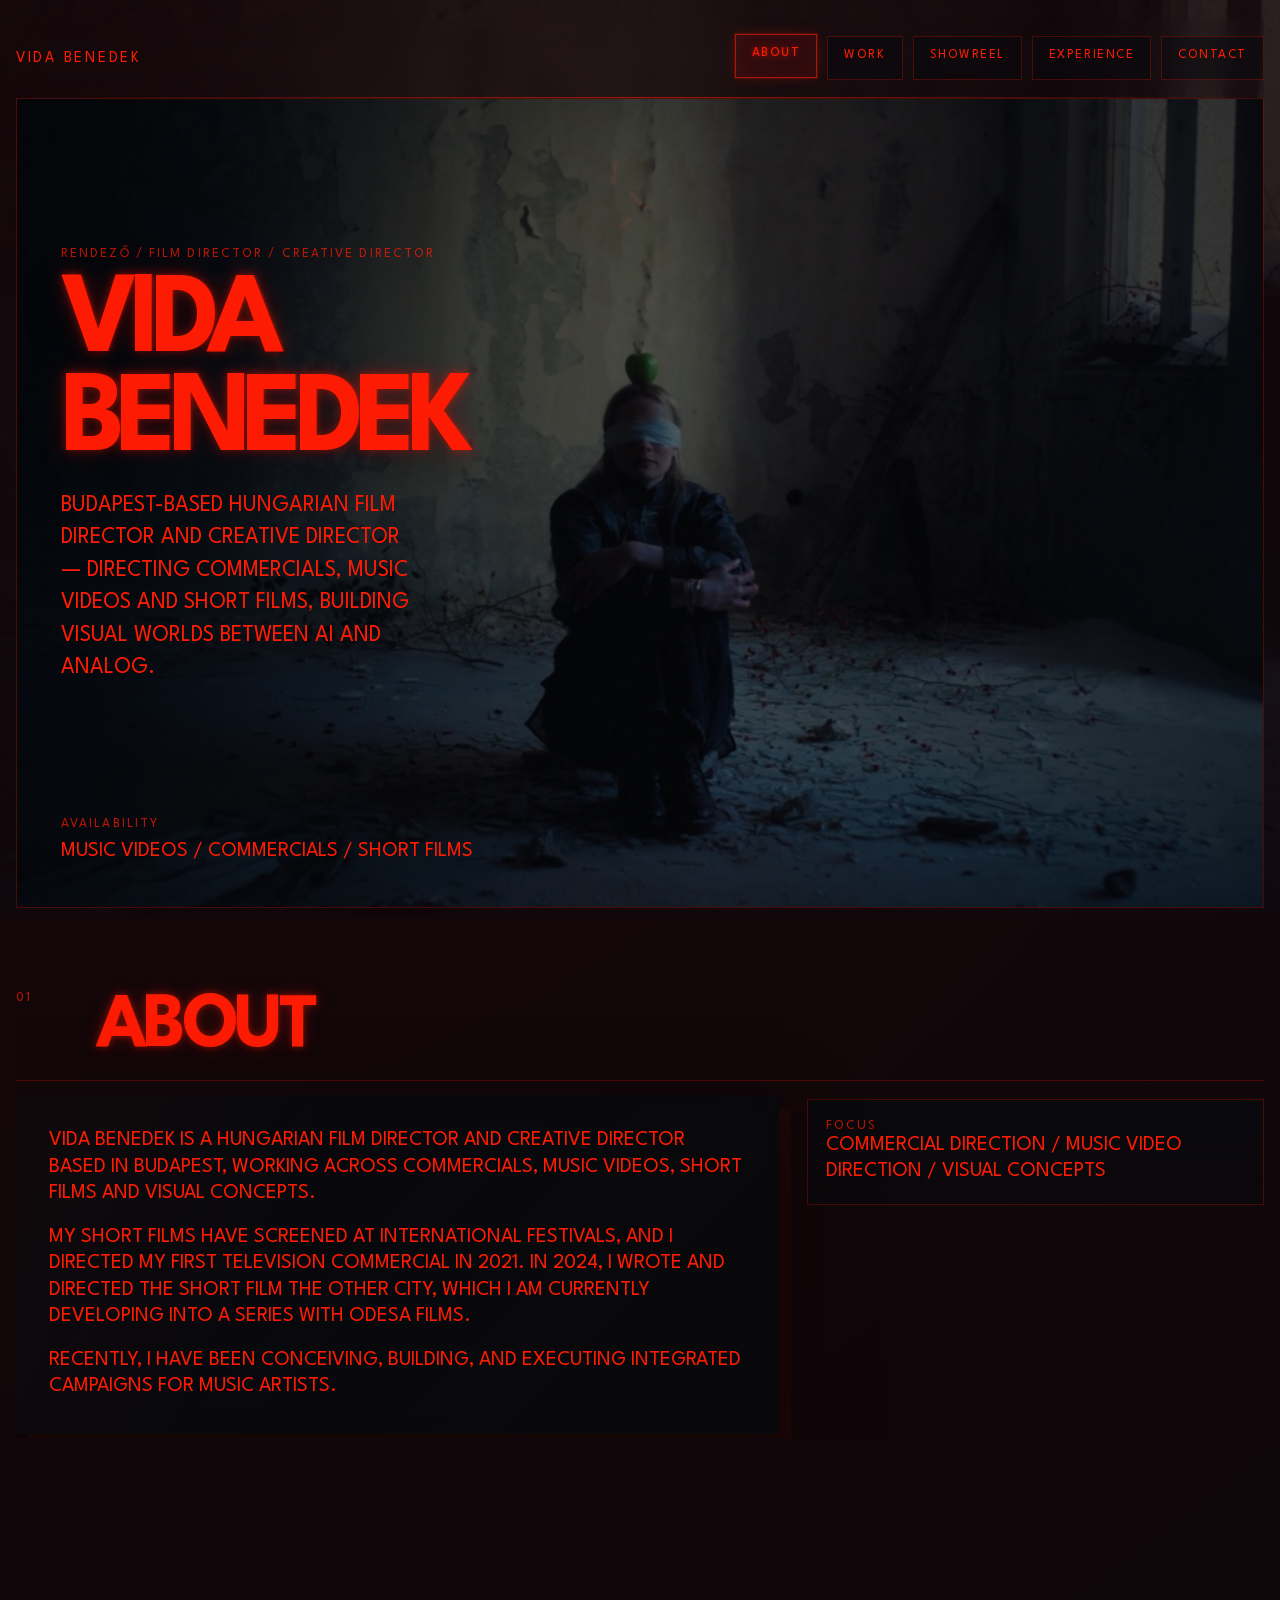
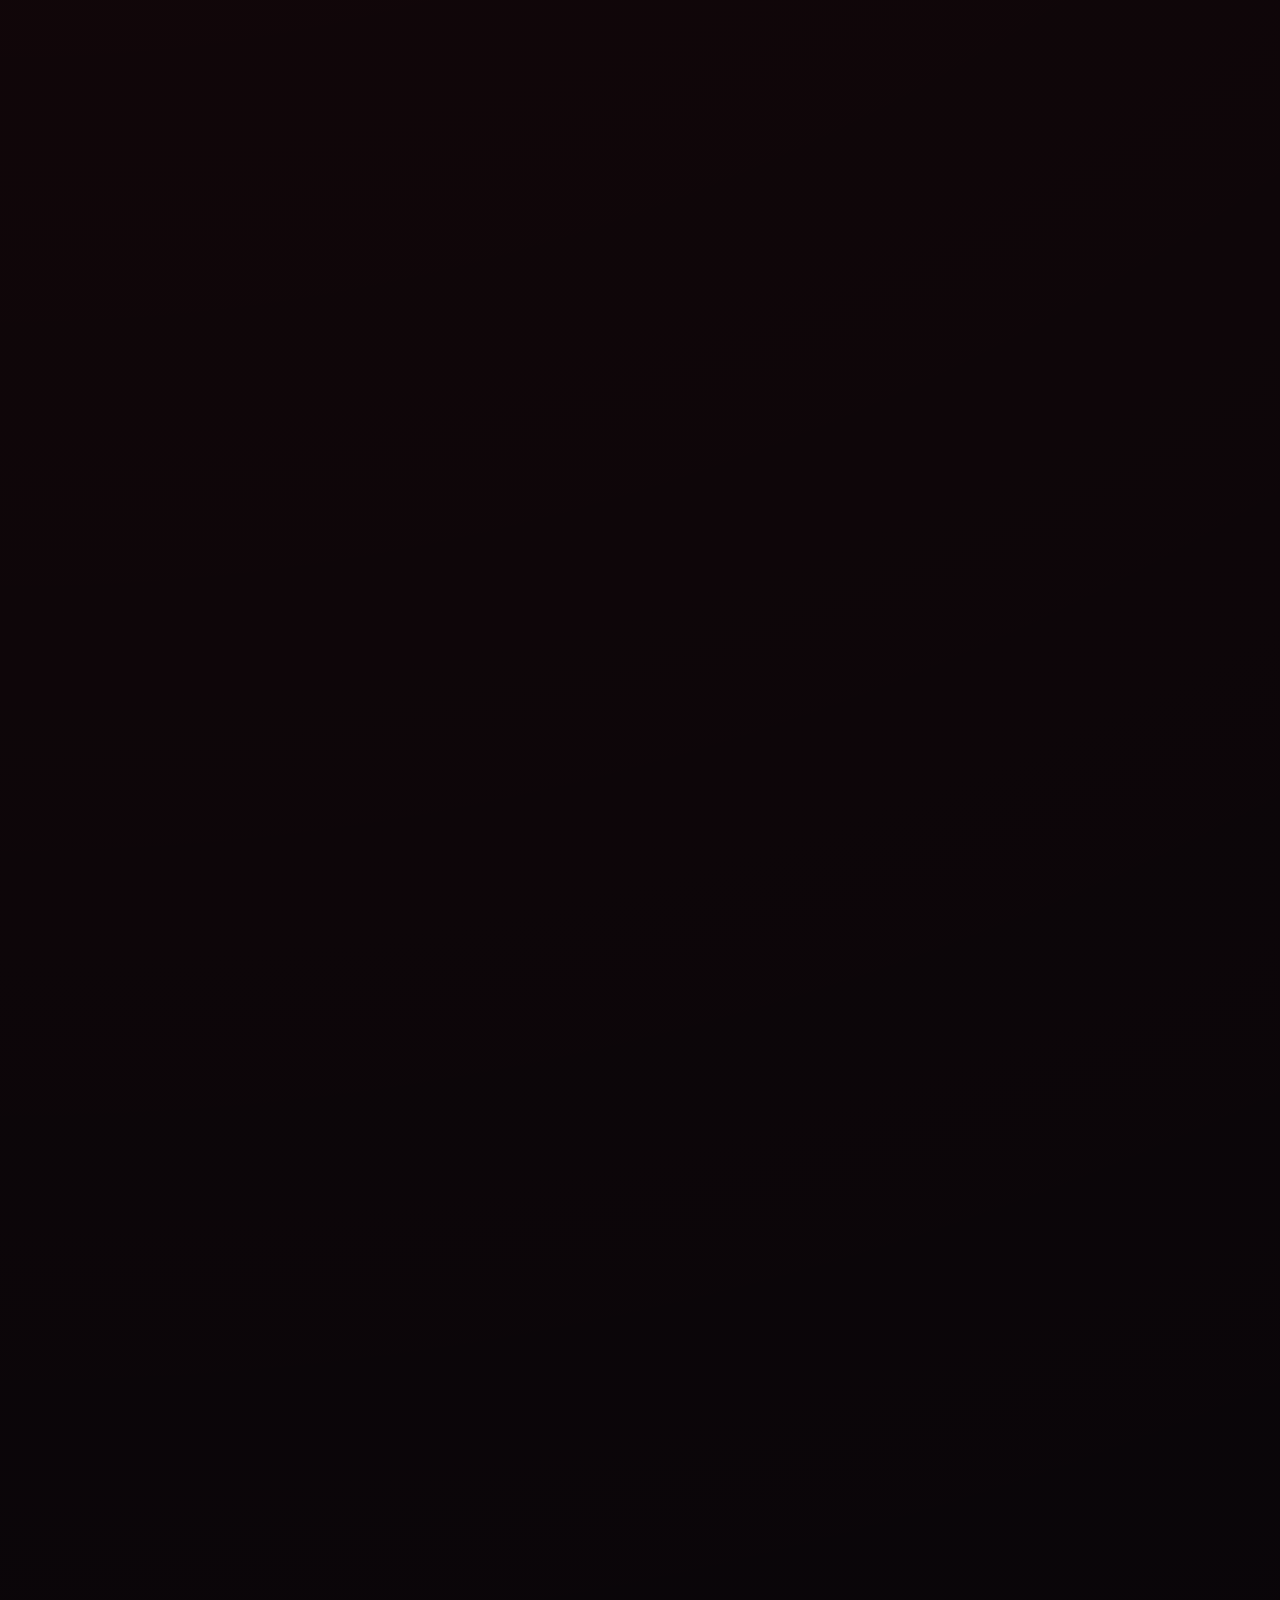
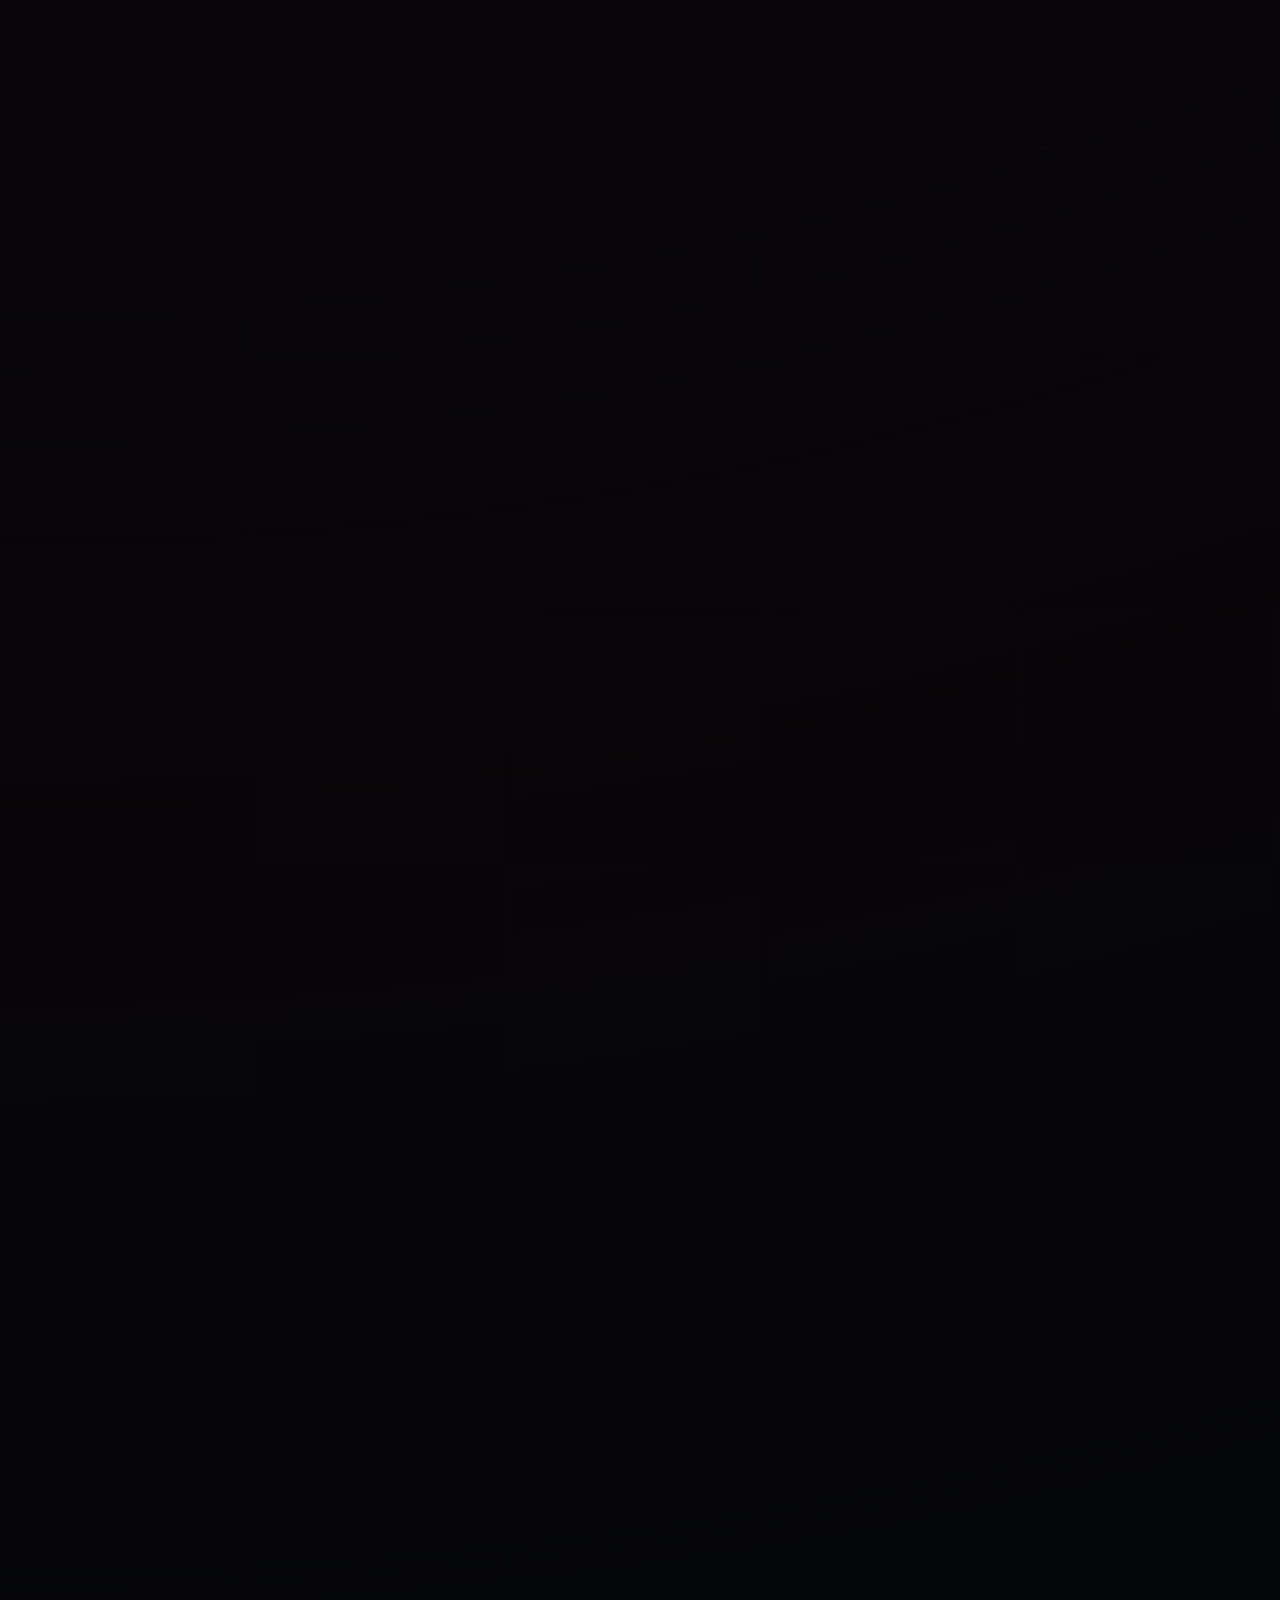
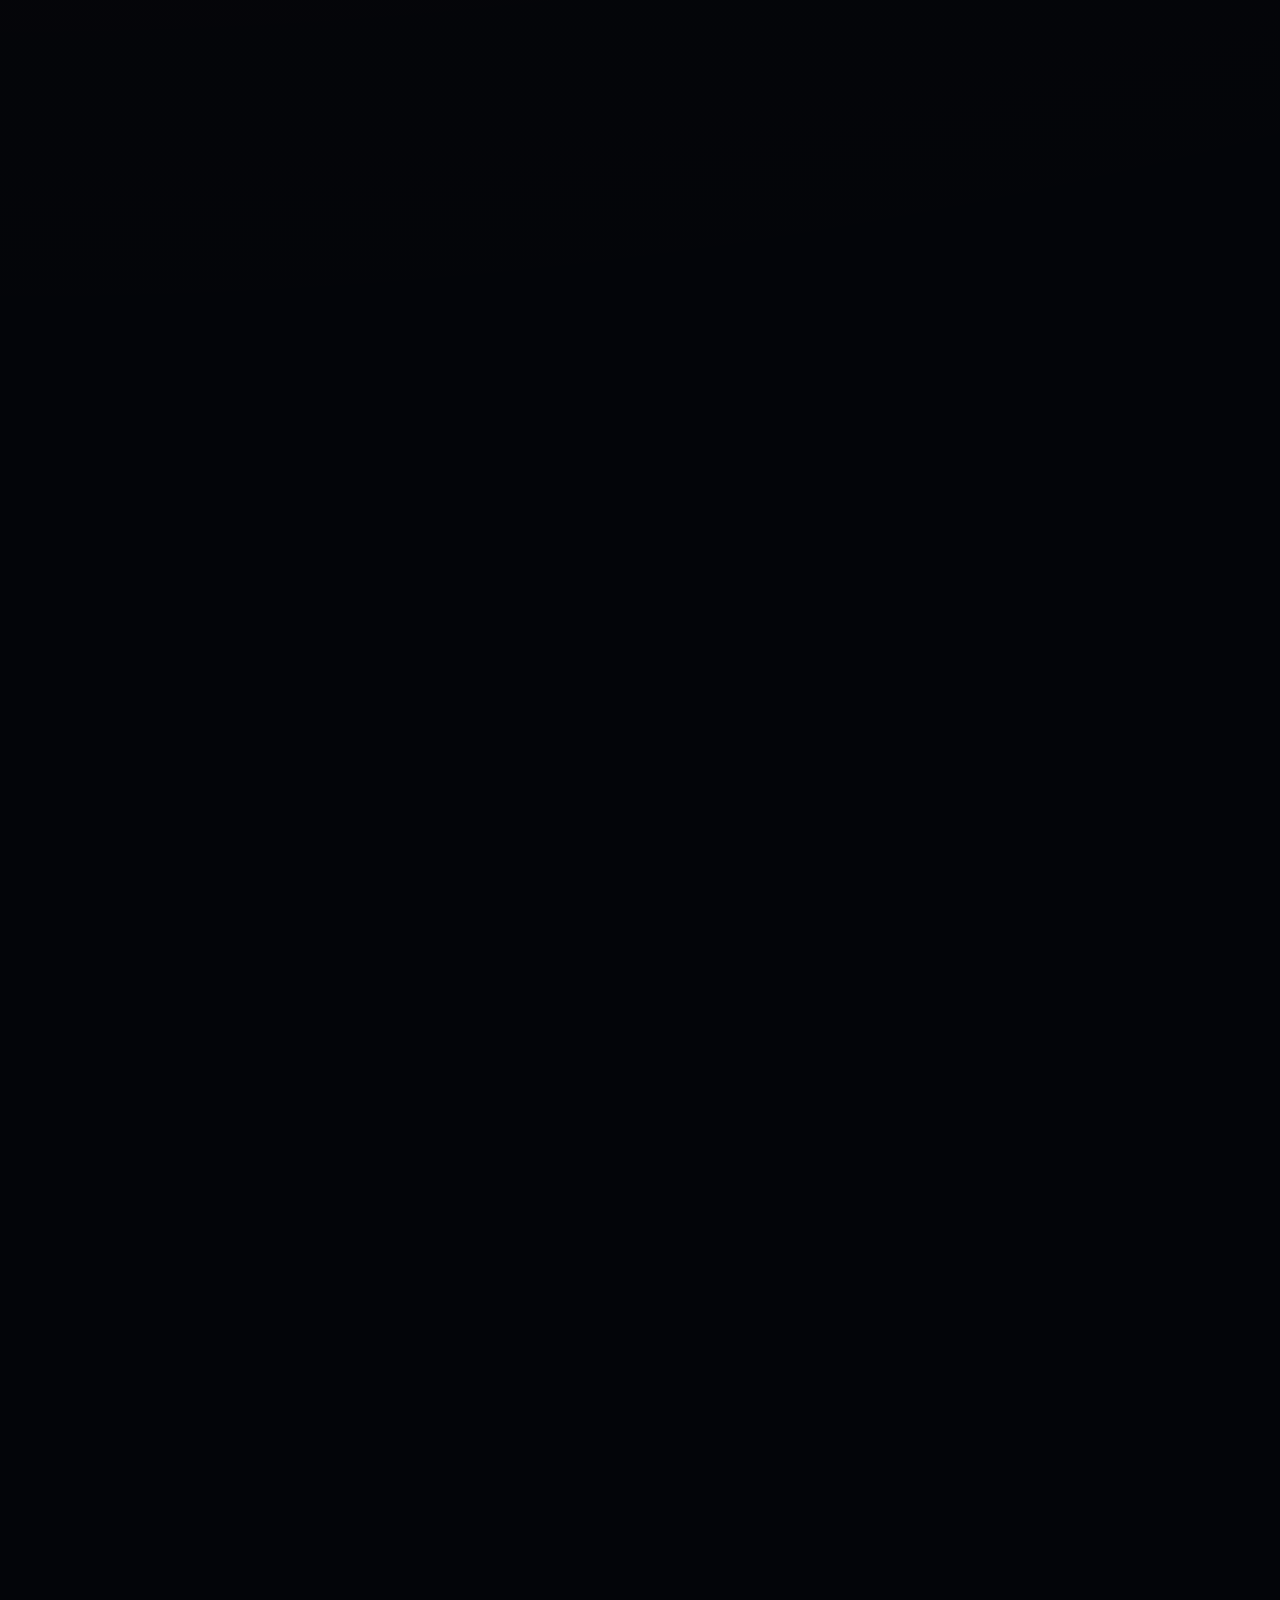
==== index.html @ 280b2b40 "Fix short film and music video award images" ====
<!DOCTYPE html>
<html lang="en">
<head>
  <meta charset="UTF-8">
  <meta name="viewport" content="width=device-width, initial-scale=1.0, viewport-fit=cover">
  <title>Vida Benedek — Rendező / Film Director | Budapest</title>
  <meta
    name="description"
    content="Vida Benedek is a Hungarian film director and creative director based in Budapest, directing commercials, music videos and short films. Portfolio and director showreel."
  >
  <meta name="author" content="Vida Benedek">
  <meta name="robots" content="index, follow, max-image-preview:large, max-snippet:-1, max-video-preview:-1">
  <meta name="googlebot" content="index, follow, max-image-preview:large, max-snippet:-1, max-video-preview:-1">
  <meta name="theme-color" content="#030509">
  <meta name="color-scheme" content="dark">
  <!-- GOOGLE SEARCH CONSOLE VERIFICATION: insert the official verification meta tag here. -->
  <link rel="canonical" href="https://vidabenedek.com/">
  <link rel="alternate" hreflang="en" href="https://vidabenedek.com/">
  <link rel="alternate" hreflang="x-default" href="https://vidabenedek.com/">
  <link rel="sitemap" type="application/xml" href="https://vidabenedek.com/sitemap.xml">
  <link rel="me" href="https://www.instagram.com/vidabenedek/">
  <link rel="icon" href="favicon.svg?v=3" type="image/svg+xml">
  <meta property="og:type" content="website">
  <meta property="og:locale" content="en_US">
  <meta property="og:site_name" content="Vida Benedek">
  <meta property="og:title" content="Vida Benedek — Rendező / Film Director | Budapest">
  <meta
    property="og:description"
    content="Vida Benedek is a Hungarian film director and creative director based in Budapest, directing commercials, music videos and short films. Portfolio and director showreel."
  >
  <meta property="og:url" content="https://vidabenedek.com/">
  <meta property="og:image" content="https://vidabenedek.com/optimized/hero-background-1200.jpg">
  <meta property="og:image:secure_url" content="https://vidabenedek.com/optimized/hero-background-1200.jpg">
  <meta property="og:image:type" content="image/jpeg">
  <meta property="og:image:alt" content="Film still from the directing portfolio of Vida Benedek">
  <meta property="og:image:width" content="1200">
  <meta property="og:image:height" content="675">
  <meta name="twitter:card" content="summary_large_image">
  <meta name="twitter:title" content="Vida Benedek — Rendező / Film Director | Budapest">
  <meta
    name="twitter:description"
    content="Vida Benedek is a Hungarian film director and creative director based in Budapest, directing commercials, music videos and short films. Portfolio and director showreel."
  >
  <meta name="twitter:image" content="https://vidabenedek.com/optimized/hero-background-1200.jpg">
  <meta name="twitter:image:alt" content="Film still from the directing portfolio of Vida Benedek">
  <link rel="preload" as="image" href="optimized/hero-background-1200.jpg" fetchpriority="high">
  <link rel="preload" as="font" href="fonts/league-spartan-latin.woff2" type="font/woff2" crossorigin>
  <link rel="preload" as="font" href="fonts/league-spartan-latin-ext.woff2" type="font/woff2" crossorigin>
  <link rel="stylesheet" href="styles.css?v=20261116-video-controls">
  <noscript>
    <style>
      .panel { opacity: 1; transform: none; }
    </style>
  </noscript>
  <!-- TODO: Add verified IMDb, Vimeo, LinkedIn, MOME, ODESA Films and festival profile URLs here when available. -->
  <script type="application/ld+json">
    {
      "@context": "https://schema.org",
      "@graph": [
        {
          "@type": "WebSite",
          "@id": "https://vidabenedek.com/#website",
          "url": "https://vidabenedek.com/",
          "name": "Vida Benedek",
          "alternateName": "Vida Benedek Portfolio",
          "inLanguage": "en",
          "publisher": {
            "@id": "https://vidabenedek.com/#vida-benedek"
          }
        },
        {
          "@type": "ProfilePage",
          "@id": "https://vidabenedek.com/#profile",
          "url": "https://vidabenedek.com/",
          "name": "Vida Benedek — Rendező / Film Director | Budapest",
          "description": "Vida Benedek is a Hungarian film director and creative director based in Budapest, directing commercials, music videos and short films. Portfolio and director showreel.",
          "inLanguage": "en",
          "dateModified": "2026-11-12",
          "isPartOf": {
            "@id": "https://vidabenedek.com/#website"
          },
          "primaryImageOfPage": {
            "@id": "https://vidabenedek.com/#primary-image"
          },
          "mainEntity": {
            "@id": "https://vidabenedek.com/#vida-benedek"
          },
          "hasPart": {
            "@id": "https://vidabenedek.com/showreel/#video"
          }
        },
        {
          "@type": "ImageObject",
          "@id": "https://vidabenedek.com/#primary-image",
          "contentUrl": "https://vidabenedek.com/optimized/hero-background-1200.jpg",
          "url": "https://vidabenedek.com/optimized/hero-background-1200.jpg",
          "width": 1200,
          "height": 675,
          "caption": "Film still from the directing portfolio of Vida Benedek"
        },
        {
          "@type": "Person",
          "@id": "https://vidabenedek.com/#vida-benedek",
          "name": "Vida Benedek",
          "alternateName": "Benedek Vida",
          "givenName": "Benedek",
          "familyName": "Vida",
          "description": "Vida Benedek is a Hungarian film director and creative director based in Budapest, working across commercials, music videos, short films and visual concepts.",
          "jobTitle": [
            "Film Director",
            "Rendező",
            "Commercial Director",
            "Music Video Director",
            "Creative Director"
          ],
          "url": "https://vidabenedek.com/",
          "mainEntityOfPage": {
            "@id": "https://vidabenedek.com/#profile"
          },
          "image": {
            "@id": "https://vidabenedek.com/#primary-image"
          },
          "email": "mailto:dir.vidab@gmail.com",
          "telephone": "+36306549109",
          "sameAs": [
            "https://www.instagram.com/vidabenedek"
          ],
          "knowsAbout": [
            "Commercial direction",
            "Music video direction",
            "Short films",
            "Visual concepts",
            "Creative direction",
            "AI-assisted filmmaking",
            "Film production"
          ],
          "hasOccupation": {
            "@type": "Occupation",
            "name": "Film Director",
            "alternateName": [
              "Rendező",
              "Commercial Director",
              "Music Video Director",
              "Creative Director"
            ],
            "description": "Film direction for commercials, music videos and short films.",
            "occupationLocation": [
              {
                "@type": "City",
                "name": "Budapest"
              },
              {
                "@type": "Country",
                "name": "Hungary"
              }
            ]
          },
          "homeLocation": {
            "@type": "Place",
            "name": "Budapest, Hungary",
            "address": {
              "@type": "PostalAddress",
              "addressLocality": "Budapest",
              "addressCountry": "HU"
            }
          },
          "worksFor": {
            "@type": "Organization",
            "name": "ODESA Films"
          },
          "alumniOf": [
            {
              "@type": "CollegeOrUniversity",
              "name": "Budapest Metropolitan University"
            },
            {
              "@type": "CollegeOrUniversity",
              "name": "Moholy-Nagy University of Art and Design"
            }
          ]
        }
      ]
    }
  </script>
</head>
<body>
  <a class="skip-link" href="#top">SKIP TO CONTENT</a>

  <canvas class="blob-tracker" data-blob-tracker aria-hidden="true"></canvas>

  <div class="page-shell">
    <header class="site-header">
      <a class="site-mark" href="#top">VIDA BENEDEK</a>

      <button class="menu-toggle" type="button" aria-label="Open navigation menu" aria-expanded="false" aria-controls="site-nav">
        <span class="menu-toggle-lines" aria-hidden="true">
          <span></span>
          <span></span>
          <span></span>
        </span>
        <span class="menu-toggle-label">MENU</span>
      </button>

      <nav class="site-nav" id="site-nav" aria-label="Main navigation">
        <a href="#about">ABOUT</a>
        <a href="#work">WORK</a>
        <a href="#showreel">SHOWREEL</a>
        <a href="#experience">EXPERIENCE</a>
        <a href="#contact">CONTACT</a>
      </nav>
    </header>

    <main id="top">
      <section class="hero panel panel-visible">
        <div class="hero-media" aria-hidden="true">
          <img src="optimized/hero-background-1200.jpg" alt="" width="1200" height="675" fetchpriority="high" decoding="async">
        </div>

        <div class="hero-copy">
          <p class="eyebrow" data-hero-decode>RENDEZŐ / FILM DIRECTOR / CREATIVE DIRECTOR</p>
          <h1>
            <span class="name-line" data-hero-decode>VIDA</span>
            <span class="name-line no-break" data-hero-decode>BENEDEK</span>
          </h1>
          <p class="hero-text" data-hero-decode>
            BUDAPEST-BASED HUNGARIAN FILM DIRECTOR AND CREATIVE DIRECTOR — DIRECTING COMMERCIALS, MUSIC VIDEOS AND SHORT FILMS, BUILDING VISUAL WORLDS BETWEEN AI AND ANALOG.
          </p>

        </div>

        <div class="hero-meta">
          <div>
            <span class="meta-label" data-hero-decode>AVAILABILITY</span>
            <p data-hero-decode>MUSIC VIDEOS / COMMERCIALS / SHORT FILMS</p>
          </div>
        </div>
      </section>

      <section id="about" class="content-section panel">
        <div class="section-heading">
          <p class="section-index">01</p>
          <h2>ABOUT</h2>
        </div>

        <div class="about-grid">
          <div class="about-copy foreground-copy">
            <p>
              VIDA BENEDEK IS A HUNGARIAN FILM DIRECTOR AND CREATIVE DIRECTOR
              BASED IN BUDAPEST, WORKING ACROSS COMMERCIALS, MUSIC VIDEOS,
              SHORT FILMS AND VISUAL CONCEPTS.
            </p>
            <p>
              MY SHORT FILMS HAVE SCREENED AT INTERNATIONAL FESTIVALS, AND I
              DIRECTED MY FIRST TELEVISION COMMERCIAL IN 2021. IN 2024, I
              WROTE AND DIRECTED THE SHORT FILM THE OTHER CITY, WHICH I AM
              CURRENTLY DEVELOPING INTO A SERIES WITH ODESA FILMS.
            </p>
            <p>
              RECENTLY, I HAVE BEEN CONCEIVING, BUILDING, AND EXECUTING
              INTEGRATED CAMPAIGNS FOR MUSIC ARTISTS.
            </p>
          </div>

          <div class="fact-stack">
            <article class="fact-card">
              <span class="fact-label">FOCUS</span>
              <p>COMMERCIAL DIRECTION / MUSIC VIDEO DIRECTION / VISUAL CONCEPTS</p>
            </article>
          </div>
        </div>
      </section>

      <section id="work" class="content-section panel">
        <div class="section-heading">
          <p class="section-index">02</p>
          <h2>SELECTED WORK</h2>
        </div>

        <div class="work-groups">
          <article class="work-group">
            <header class="group-heading">
              <h3>MUSIC VIDEOS</h3>
            </header>

            <div class="videoclip-banner video-player" data-video-player>
              <video
                controls
                muted
                loop
                playsinline
                preload="none"
                poster="optimized/hero-background-1200.jpg"
                disablepictureinpicture
                controlslist="nodownload noplaybackrate noremoteplayback"
                tabindex="0"
                aria-label="Vida Benedek music video reel"
                data-lazy-video
                data-video-autoplay="desktop"
                data-animation-mask
                data-music-video
                data-video-controls
              >
                <source data-src="optimized/vida-benedek-music-video-reel-2026-mobile.mp4?v=20261028-performance" type="video/mp4" media="(max-width: 760px)">
                <source data-src="optimized/vida-benedek-music-video-reel-2026.mp4?v=20261028-performance" type="video/mp4">
              </video>
            </div>

            <div class="videoclip-gallery">
              <figure class="videoclip-shot videoclip-shot-video">
                <a
                  class="videoclip-video-link"
                  href="https://www.youtube.com/watch?v=qw8giVFSmjE"
                  target="_blank"
                  rel="noopener noreferrer"
                  aria-label="Watch boebeck – SUN on YouTube"
                >
                  <img src="optimized/boebeck-sun-youtube.jpg" alt="Official YouTube cover for boebeck – SUN, directed by Vida Benedek" width="1280" height="720" loading="lazy" decoding="async">
                </a>
                <div class="videoclip-identity">
                  <p class="videoclip-artist">BOEBECK</p>
                  <p class="videoclip-track"><a href="work/sun/" aria-label="Open SUN project page">SUN</a></p>
                </div>
                <dl class="videoclip-credits">
                  <div><dt>YEAR</dt><dd>2026</dd></div>
                  <div><dt>DIRECTOR</dt><dd>VIDA BENEDEK</dd></div>
                  <div><dt>DOP</dt><dd>KIRCHKNOPF MÁTYÁS</dd></div>
                </dl>
              </figure>

              <figure class="videoclip-shot videoclip-shot-video">
                <a
                  class="videoclip-video-link"
                  href="https://www.youtube.com/watch?v=HJwIDaARL5k&amp;list=RDHJwIDaARL5k&amp;start_radio=1"
                  target="_blank"
                  rel="noopener noreferrer"
                  aria-label="Watch Czeglady x Milan Hodovan – KI BE on YouTube"
                >
                  <img src="optimized/czeglady-milan-hodovan-ki-be-youtube.jpg" alt="Official YouTube cover for Czeglady x Milan Hodovan – KI BE, directed by Vida Benedek" width="1280" height="720" loading="lazy" decoding="async">
                </a>
                <div class="videoclip-identity">
                  <p class="videoclip-artist">CZEGLADY X MILAN HODOVAN</p>
                  <p class="videoclip-track"><a href="work/ki-be/" aria-label="Open KI BE project page">KI BE</a></p>
                </div>
                <dl class="videoclip-credits">
                  <div><dt>YEAR</dt><dd>2026</dd></div>
                  <div><dt>DIRECTOR</dt><dd>VIDA BENEDEK</dd></div>
                  <div><dt>DOP</dt><dd>KIRCHKNOPF MÁTYÁS</dd></div>
                </dl>
              </figure>

              <figure class="videoclip-shot videoclip-shot-video">
                <a
                  class="videoclip-video-link"
                  href="https://www.youtube.com/watch?v=M6TgqOht1_U&amp;list=RDM6TgqOht1_U&amp;start_radio=1"
                  target="_blank"
                  rel="noopener noreferrer"
                  aria-label="Watch Czeglady x sosehol – Tiszta on YouTube"
                >
                  <img src="optimized/czeglady-sosehol-tiszta-youtube.jpg" alt="Official YouTube cover for Czeglady x sosehol – Tiszta" width="1280" height="720" loading="lazy" decoding="async">
                </a>
                <div class="videoclip-identity">
                  <p class="videoclip-artist">CZEGLADY X SOSEHOL</p>
                  <p class="videoclip-track"><a href="work/tiszta/" aria-label="Open Tiszta project page">TISZTA</a></p>
                </div>
                <dl class="videoclip-credits">
                  <div><dt>YEAR</dt><dd>2026</dd></div>
                  <div><dt>DIRECTOR</dt><dd>VIDA BENEDEK</dd></div>
                  <div><dt>DOP</dt><dd>KIRCHKNOPF MÁTYÁS</dd></div>
                </dl>
              </figure>

              <figure class="videoclip-shot videoclip-shot-video videoclip-shot-awarded">
                <a
                  class="videoclip-video-link"
                  href="https://www.youtube.com/watch?v=KUAKet2wHBo"
                  target="_blank"
                  rel="noopener noreferrer"
                  aria-label="Watch LENKKE – Szíven ütnek a mélyek on YouTube"
                >
                  <img src="optimized/lenkke-youtube.jpg" alt="Official YouTube cover for LENKKE – Szíven ütnek a mélyek, directed by Vida Benedek" width="1280" height="720" loading="lazy" decoding="async">
                </a>
                <div class="videoclip-identity">
                  <p class="videoclip-artist">LENKKE</p>
                  <p class="videoclip-track"><a href="work/sziven-utnek-a-melyek/" aria-label="Open Szíven ütnek a mélyek project page">SZÍVEN ÜTNEK A MÉLYEK</a></p>
                </div>
                <div class="videoclip-award" aria-label="Hungarian Music Video Festival 2026 — Best Dance Category">
                  <img class="videoclip-award-logo" src="optimized/magyar-klipszemle.png" alt="" width="238" height="123" loading="lazy" decoding="async">
                  <p><span>HUNGARIAN MUSIC VIDEO FESTIVAL 2026</span><strong>BEST DANCE CATEGORY</strong></p>
                </div>
                <dl class="videoclip-credits">
                  <div><dt>YEAR</dt><dd>2026</dd></div>
                  <div><dt>DIRECTOR</dt><dd>VIDA BENEDEK</dd></div>
                  <div><dt>DOP</dt><dd>KIRCHKNOPF MÁTYÁS</dd></div>
                </dl>
              </figure>

              <figure class="videoclip-shot videoclip-shot-video videoclip-shot-awarded">
                <a
                  class="videoclip-video-link"
                  href="https://www.youtube.com/watch?v=rQDjx8vkRmA"
                  target="_blank"
                  rel="noopener noreferrer"
                  aria-label="Watch Szlimmy – Nem is te lennél on YouTube"
                >
                  <img src="optimized/szlimmy-nem-is-te-lennel-youtube.jpg" alt="Official YouTube cover for Szlimmy – Nem is te lennél, directed by Vida Benedek" width="1280" height="720" loading="lazy" decoding="async">
                </a>
                <div class="videoclip-identity">
                  <p class="videoclip-artist">SZLIMMY</p>
                  <p class="videoclip-track"><a href="work/nem-is-te-lennel/" aria-label="Open Nem is te lennél project page">NEM IS TE LENNÉL</a></p>
                </div>
                <div class="videoclip-award" aria-label="Hungarian Music Video Festival 2026 — Best Performance">
                  <img class="videoclip-award-logo" src="optimized/magyar-klipszemle.png" alt="" width="238" height="123" loading="lazy" decoding="async">
                  <p><span>HUNGARIAN MUSIC VIDEO FESTIVAL 2026</span><strong>BEST PERFORMANCE</strong></p>
                </div>
                <dl class="videoclip-credits">
                  <div><dt>YEAR</dt><dd>2026</dd></div>
                  <div><dt>DIRECTOR</dt><dd>VIDA BENEDEK</dd></div>
                  <div><dt>DOP</dt><dd>KIRCHKNOPF MÁTYÁS</dd></div>
                </dl>
              </figure>

              <figure id="varazslo" class="videoclip-shot videoclip-shot-video">
                <a
                  class="videoclip-video-link"
                  href="https://youtu.be/0HYk5hYBVUs?si=7nayBzL_WmBcYAgB"
                  target="_blank"
                  rel="noopener noreferrer"
                  aria-label="Watch Szlimmy, DOÓR – Varázsló on YouTube"
                >
                  <img src="optimized/szlimmy-door-varazslo-youtube.jpg" alt="Official YouTube cover for Szlimmy, DOÓR – Varázsló, directed by Vida Benedek" width="1280" height="720" loading="lazy" decoding="async">
                </a>
                <div class="videoclip-identity">
                  <p class="videoclip-artist">SZLIMMY, DOÓR</p>
                  <p class="videoclip-track"><a href="work/varazslo/" aria-label="Open Varázsló project page">VARÁZSLÓ</a></p>
                </div>
                <dl class="videoclip-credits">
                  <div><dt>YEAR</dt><dd>2026</dd></div>
                  <div><dt>DIRECTOR</dt><dd>VIDA BENEDEK</dd></div>
                  <div><dt>DOP</dt><dd>KIRCHKNOPF MÁTYÁS</dd></div>
                </dl>
              </figure>

              <figure class="videoclip-shot videoclip-shot-video">
                <a
                  class="videoclip-video-link"
                  href="https://www.youtube.com/watch?v=0dUuvQV0kcc"
                  target="_blank"
                  rel="noopener noreferrer"
                  aria-label="Watch Czakó Juli – Uni Univerzum on YouTube"
                >
                  <img src="optimized/czako-juli-uni-univerzum-youtube.jpg?v=20261028-empty-cinema" alt="Empty cinema auditorium frame from Czakó Juli – Uni Univerzum" width="1280" height="720" loading="lazy" decoding="async">
                </a>
                <div class="videoclip-identity">
                  <p class="videoclip-artist">CZAKÓ JULI</p>
                  <p class="videoclip-track"><a href="work/uni-univerzum/" aria-label="Open Uni Univerzum project page">UNI UNIVERZUM</a></p>
                </div>
                <dl class="videoclip-credits">
                  <div><dt>YEAR</dt><dd>2025</dd></div>
                  <div><dt>DIRECTOR</dt><dd>VIDA BENEDEK</dd></div>
                  <div><dt>DOP</dt><dd>KIRCHKNOPF MÁTYÁS</dd></div>
                </dl>
              </figure>

              <figure class="videoclip-shot videoclip-shot-video">
                <a
                  class="videoclip-video-link"
                  href="https://www.youtube.com/watch?v=ZT4U71fUkZc"
                  target="_blank"
                  rel="noopener noreferrer"
                  aria-label="Watch Czeglady x Ótvar Pestis x Karyuu – Ég és Föld on YouTube"
                >
                  <img src="optimized/eg-es-fold-youtube.jpg" alt="Official YouTube cover for Czeglady x Ótvar Pestis x Karyuu – Ég és Föld, directed by Vida Benedek" width="1280" height="720" loading="lazy" decoding="async">
                </a>
                <div class="videoclip-identity">
                  <p class="videoclip-artist">CZEGLADY X ÓTVAR PESTIS X KARYUU</p>
                  <p class="videoclip-track"><a href="work/eg-es-fold/" aria-label="Open Ég és Föld project page">ÉG ÉS FÖLD</a></p>
                </div>
                <dl class="videoclip-credits">
                  <div><dt>YEAR</dt><dd>2025</dd></div>
                  <div><dt>DIRECTOR</dt><dd>VIDA BENEDEK</dd></div>
                  <div><dt>DOP</dt><dd>KIRCHKNOPF MÁTYÁS</dd></div>
                </dl>
              </figure>

              <figure class="videoclip-shot videoclip-shot-video">
                <a
                  class="videoclip-video-link"
                  href="https://www.youtube.com/watch?v=yd0roFBKNnw"
                  target="_blank"
                  rel="noopener noreferrer"
                  aria-label="Watch Ohnody – Hideg 2 on YouTube"
                >
                  <img src="optimized/ohnody-hideg-2-youtube.jpg" alt="Official YouTube cover for Ohnody – Hideg 2, directed by Vida Benedek" width="1280" height="720" loading="lazy" decoding="async">
                </a>
                <div class="videoclip-identity">
                  <p class="videoclip-artist">OHNODY</p>
                  <p class="videoclip-track"><a href="work/hideg-2/" aria-label="Open Hideg 2 project page">HIDEG 2</a></p>
                </div>
                <dl class="videoclip-credits">
                  <div><dt>YEAR</dt><dd>2023</dd></div>
                  <div><dt>DIRECTOR</dt><dd>VIDA BENEDEK</dd></div>
                  <div><dt>DOP</dt><dd>KIRCHKNOPF MÁTYÁS</dd></div>
                </dl>
              </figure>
            </div>

          </article>

          <article class="work-group">
            <header class="group-heading">
              <h3>COMMERCIALS</h3>
            </header>

            <div class="work-cards">
              <article class="work-card">
                <span class="work-year">2025</span>
                <h4>VELUX</h4>
                <p>COMMERCIAL</p>
              </article>

              <article class="work-card">
                <span class="work-year">2022-2024</span>
                <h4>HUNGARIAN NATIONAL GALLERY AND MUSEUM OF FINE ARTS</h4>
                <p>COMMERCIAL</p>
              </article>

              <article class="work-card">
                <span class="work-year">2022</span>
                <h4>WOLT</h4>
                <p>COMMERCIAL</p>
              </article>

              <article class="work-card work-card-video">
                <a
                  class="commercial-video-link"
                  href="https://www.youtube.com/watch?v=-OWZ96nkNiw"
                  target="_blank"
                  rel="noopener noreferrer"
                  aria-label="Watch European Men's Handball Championship Image Film on YouTube"
                >
                  <img src="optimized/european-mens-handball-championship-youtube.jpg" alt="European Men's Handball Championship Image Film" width="1280" height="720" loading="lazy" decoding="async">
                </a>
                <div class="commercial-video-copy">
                  <span class="work-year">2022</span>
                  <h4>EUROPEAN MEN'S HANDBALL CHAMPIONSHIP IMAGE FILM</h4>
                  <p>TVC</p>
                </div>
              </article>
            </div>
          </article>

          <article class="work-group">
            <header class="group-heading">
              <h3>SHORT FILMS</h3>
            </header>

            <div class="work-cards">
              <article class="work-card">
                <span class="work-year">2024</span>
                <h4>A MÁSIK VÁROS</h4>
                <p>SHORT FILM</p>
              </article>

              <article class="work-card">
                <span class="work-year">2023</span>
                <h4>HÉ PICI!</h4>
                <p>SHORT FILM</p>
              </article>

              <article class="work-card work-card-awarded">
                <span class="work-year">2023</span>
                <div class="work-card-title-row work-card-title-row-multiple">
                  <h4>ÁTUTAZÓ FELLEGEK</h4>
                  <div class="official-selection-marks">
                    <img
                      class="official-selection-mark"
                      src="optimized/atutazo-fellegek-alexandre-trauner-official-selection-2023.png"
                      alt="Alexandre Trauner ART/Film Festival — Official Selection 2023"
                      width="1735"
                      height="1152"
                      loading="lazy"
                      decoding="async"
                    >
                    <img
                      class="official-selection-mark"
                      src="optimized/atutazo-fellegek-independent-hungarian-film-festival-2025.png"
                      alt="Independent Hungarian Film Festival — Official Selection 2025"
                      width="1735"
                      height="1152"
                      loading="lazy"
                      decoding="async"
                    >
                  </div>
                </div>
                <p>SHORT FILM</p>
              </article>

              <article class="work-card work-card-awarded work-card-festival-wall">
                <span class="work-year">2022</span>
                <h4>HOZZÁD?</h4>
                <div class="official-selection-gallery" aria-label="Awards and festival selections for Hozzád?">
                  <img class="official-selection-mark" src="optimized/hozzad-prague-shorts-shot-winner-2023.png" alt="Prague Shorts Shot — Award Winner 2023" width="1735" height="1152" loading="lazy" decoding="async">
                  <img class="official-selection-mark" src="optimized/hozzad-student-world-impact-finalist-2023.png" alt="Student World Impact Film Festival — Finalist 2023" width="1735" height="1152" loading="lazy" decoding="async">
                  <img class="official-selection-mark" src="optimized/hozzad-berlin-indie-honorable-mention-2022.png" alt="Berlin Indie Film Festival — Honorable Mention 2022" width="1735" height="1152" loading="lazy" decoding="async">
                  <img class="official-selection-mark" src="optimized/hozzad-vienna-international-honorable-mention-2022.png" alt="Vienna International Film Awards — Honorable Mention 2022" width="1735" height="1152" loading="lazy" decoding="async">
                  <img class="official-selection-mark" src="optimized/hozzad-180-berlin-official-selection-2022.png" alt="180 Berlin Filmfest — Official Selection 2022" width="1735" height="1152" loading="lazy" decoding="async">
                  <img class="official-selection-mark" src="optimized/hozzad-chicago-indie-official-selection-2022.png" alt="Chicago Indie Film Awards — Official Selection 2022" width="1735" height="1152" loading="lazy" decoding="async">
                  <img class="official-selection-mark" src="optimized/hozzad-cefalu-official-selection-2023.png" alt="Festival del Cinema di Cefalù — Official Selection 2023" width="1735" height="1152" loading="lazy" decoding="async">
                  <img class="official-selection-mark" src="optimized/hozzad-first-time-sessions-official-selection-2023.png" alt="First-Time Sessions Volume 11 — Official Selection 2023" width="1735" height="1152" loading="lazy" decoding="async">
                  <img class="official-selection-mark" src="optimized/hozzad-independent-hungarian-official-selection-2025.png" alt="Independent Hungarian Film Festival — Official Selection 2025" width="1735" height="1152" loading="lazy" decoding="async">
                  <img class="official-selection-mark" src="optimized/hozzad-panorama-official-selection-2022.png" alt="Panorama International Indie Film Festival — Official Selection 2022" width="1735" height="1152" loading="lazy" decoding="async">
                </div>
                <p>SHORT FILM</p>
              </article>
            </div>
          </article>
        </div>
      </section>

      <section id="showreel" class="showreel panel" aria-labelledby="showreel-title">
        <div class="showreel-stage">
          <h2 id="showreel-title" class="sr-only">Director's Showreel</h2>
          <div class="showreel-frame video-player" data-video-player>
            <video
              class="showreel-video"
              controls
              data-src="VIDA_BENEDEK_SHOWREEL_2025.mp4"
              aria-label="Vida Benedek director showreel"
              muted
              loop
              playsinline
              preload="none"
              poster="optimized/hero-background-1200.jpg"
              data-showreel-video
              data-animation-mask
              data-video-controls
            ></video>

            <a class="showreel-overlay" href="/showreel/" aria-label="Watch Vida Benedek Director Showreel 2025">
              <span>DIRECTOR SHOWREEL</span>
            </a>
          </div>
        </div>
      </section>

      <section id="experience" class="content-section panel">
        <div class="section-heading">
          <p class="section-index">03</p>
          <h2>EXPERIENCE</h2>
        </div>

        <div class="timeline-grid">
          <article class="timeline-card">
            <h3 class="fact-label">DIRECTOR</h3>
            <ul class="detail-list">
              <li>ODESA FILMS / 2024 -</li>
              <li>COMMERCIALS, MUSIC VIDEOS, SHORT FILMS</li>
            </ul>
          </article>

          <!--
            ARCHIVED EXPERIENCE CARD — restore this block if the Project Manager
            experience should be displayed again.

            <article class="timeline-card">
              <h3 class="fact-label">PROJECT MANAGER</h3>
              <ul class="detail-list">
                <li>BUDACHROME / 2024 -</li>
                <li>CINEONE / 2021 - 2024</li>
              </ul>
            </article>
          -->

          <article class="timeline-card">
            <h3 class="fact-label">EDUCATION</h3>
            <ul class="detail-list">
              <li>MOHOLY-NAGY UNIVERSITY OF ART AND DESIGN / 2025 - / MEDIA DESIGN MA</li>
              <li>BUDAPEST METROPOLITAN UNIVERSITY / 2023 - 2025 / TELEVISION PROGRAM PRODUCTION MA</li>
              <li>BUDAPEST METROPOLITAN UNIVERSITY / 2020 - 2023 / MOTION PICTURE CULTURE AND MEDIA STUDIES BA</li>
            </ul>
          </article>
        </div>
      </section>

      <section id="contact" class="content-section panel contact-section">
        <div class="section-heading">
          <p class="section-index">04</p>
          <h2>CONTACT</h2>
        </div>

        <div class="contact-grid">
          <div>
            <p class="contact-line">+36 30 654 9109</p>
            <p class="contact-line">DIR.VIDAB@GMAIL.COM</p>
          </div>

          <div class="contact-links">
            <a href="mailto:dir.vidab@gmail.com">EMAIL</a>
            <a href="tel:+36306549109">PHONE</a>
            <a
              href="https://www.instagram.com/vidabenedek/"
              target="_blank"
              rel="me noopener noreferrer"
            >
              INSTAGRAM
            </a>
          </div>
        </div>
      </section>
    </main>
  </div>

  <script src="script.js?v=20261116-video-controls"></script>
</body>
</html>
---- styles.css ----
@font-face {
  font-family: "League Spartan";
  font-style: normal;
  font-weight: 400 700;
  font-display: swap;
  src: url("fonts/league-spartan-latin.woff2") format("woff2");
  unicode-range: U+0000-00FF, U+0131, U+0152-0153, U+02BB-02BC, U+02C6, U+02DA, U+02DC, U+0304, U+0308, U+0329, U+2000-206F, U+20AC, U+2122, U+2191, U+2193, U+2212, U+2215, U+FEFF, U+FFFD;
}

@font-face {
  font-family: "League Spartan";
  font-style: normal;
  font-weight: 400 700;
  font-display: swap;
  src: url("fonts/league-spartan-latin-ext.woff2") format("woff2");
  unicode-range: U+0100-02BA, U+02BD-02C5, U+02C7-02CC, U+02CE-02D7, U+02DD-02FF, U+0304, U+0308, U+0329, U+1D00-1DBF, U+1E00-1E9F, U+1EF2-1EFF, U+2020, U+20A0-20AB, U+20AD-20C4, U+2113, U+2C60-2C7F, U+A720-A7FF;
}

:root {
  color-scheme: dark;
  --text: #fd1c03;
  --accent: #fd1c03;
  --text-soft: rgba(253, 28, 3, 0.72);
  --line: rgba(253, 28, 3, 0.25);
  --line-strong: rgba(253, 28, 3, 0.58);
  --surface: rgba(6, 8, 12, 0.74);
  --surface-soft: rgba(6, 8, 12, 0.42);
  --shadow: rgba(0, 0, 0, 0.42);
  --max-width: 1440px;
}

* {
  box-sizing: border-box;
}

html {
  scroll-behavior: smooth;
  scroll-padding-top: 96px;
  max-width: 100%;
  overflow-x: clip;
}

section[id] {
  scroll-margin-top: 96px;
}

body {
  margin: 0;
  min-height: 100vh;
  font-family: "League Spartan", "Helvetica Neue", Helvetica, Arial, sans-serif;
  color: var(--text);
  background:
    radial-gradient(circle at top left, rgba(253, 28, 3, 0.08), transparent 40%),
    linear-gradient(rgba(3, 5, 9, 0.88), rgba(3, 5, 9, 0.92)),
    #030509;
  text-transform: uppercase;
  overflow-x: hidden;
}

main,
section,
article,
header,
nav,
div,
figure {
  min-width: 0;
}

button,
a {
  touch-action: manipulation;
}

body::before {
  content: "";
  position: fixed;
  inset: 0;
  background:
    linear-gradient(rgba(3, 5, 9, 0.2), rgba(3, 5, 9, 0.72)),
    url("optimized/hero-background-1200.jpg") center center / cover no-repeat;
  opacity: 0.22;
  transform: scale(1.03);
  transition: transform 0.3s ease-out;
  pointer-events: none;
  z-index: -2;
}

.blob-tracker {
  position: fixed;
  inset: 0;
  z-index: 9;
  width: 100vw;
  height: 100vh;
  opacity: 0.55;
  mix-blend-mode: screen;
  pointer-events: none;
}

.skip-link {
  position: fixed;
  top: 10px;
  left: 10px;
  z-index: 100;
  padding: 12px 16px;
  border: 1px solid var(--text);
  background: #030509;
  transform: translateY(-160%);
}

.skip-link:focus {
  transform: translateY(0);
}

a {
  color: inherit;
  text-decoration: none;
}

img {
  display: block;
  width: auto;
  max-width: 100%;
}

video,
canvas,
svg {
  max-width: 100%;
}

.sr-only {
  position: absolute;
  width: 1px;
  height: 1px;
  padding: 0;
  margin: -1px;
  overflow: hidden;
  clip: rect(0, 0, 0, 0);
  white-space: nowrap;
  border: 0;
}

.page-loader {
  position: fixed;
  inset: 0;
  display: grid;
  place-items: center;
  background: #030509;
  z-index: 20;
  transition: opacity 0.65s ease, visibility 0.65s ease;
}

.page-loader span {
  font-size: clamp(1.6rem, 5vw, 4rem);
  letter-spacing: 0.18em;
}

body.is-ready .page-loader {
  opacity: 0;
  visibility: hidden;
}

.page-shell {
  width: min(calc(100% - 32px), var(--max-width));
  margin: 0 auto;
  padding: 18px max(0px, env(safe-area-inset-right)) calc(72px + env(safe-area-inset-bottom)) max(0px, env(safe-area-inset-left));
}

.site-header {
  position: sticky;
  top: 0;
  z-index: 10;
  display: flex;
  align-items: center;
  justify-content: space-between;
  gap: 24px;
  padding: 18px 0;
  backdrop-filter: blur(14px);
  -webkit-backdrop-filter: blur(14px);
}

.site-header::after {
  content: "";
  position: absolute;
  inset: auto 0 0;
  height: 1px;
  background: linear-gradient(to right, transparent, var(--line-strong), transparent);
}

.site-mark {
  font-size: 0.95rem;
  letter-spacing: 0.18em;
  white-space: nowrap;
}

.menu-toggle {
  display: none;
  min-height: 44px;
  border: 1px solid var(--line);
  background: rgba(6, 8, 12, 0.42);
  color: var(--text);
  padding: 10px 12px;
  font: inherit;
  font-size: 0.78rem;
  letter-spacing: 0.14em;
  text-transform: inherit;
  cursor: pointer;
  touch-action: manipulation;
}

.menu-toggle-lines {
  display: grid;
  gap: 5px;
  width: 20px;
}

.menu-toggle-lines span {
  display: block;
  height: 2px;
  background: currentColor;
  transition:
    transform 0.2s ease,
    opacity 0.2s ease;
}

.menu-toggle-label {
  line-height: 1;
}

.site-nav {
  display: flex;
  flex-wrap: wrap;
  justify-content: flex-end;
  gap: 10px;
}

.site-nav a,
.button-link,
.contact-links a {
  position: relative;
  border: 1px solid var(--line);
  background: rgba(6, 8, 12, 0.42);
  padding: 12px 16px;
  min-height: 44px;
  font-size: 0.8rem;
  letter-spacing: 0.12em;
  transition:
    transform 0.2s ease,
    background-color 0.2s ease,
    border-color 0.2s ease,
    box-shadow 0.2s ease,
    text-shadow 0.2s ease;
}

.site-nav a:hover,
.site-nav a.is-active,
.site-nav a.is-blob-tracked,
.site-nav a:focus-visible,
.menu-toggle:hover,
.menu-toggle.is-blob-tracked,
.menu-toggle:focus-visible,
.button-link:hover,
.button-link.is-blob-tracked,
.button-link:focus-visible,
.contact-links a:hover,
.contact-links a.is-blob-tracked,
.contact-links a:focus-visible {
  background: rgba(253, 28, 3, 0.1);
  border-color: var(--line-strong);
  box-shadow:
    0 0 0 1px rgba(253, 28, 3, 0.18),
    0 0 14px rgba(253, 28, 3, 0.2),
    inset 0 0 18px rgba(253, 28, 3, 0.06);
  text-shadow:
    0 0 5px rgba(253, 28, 3, 0.58),
    0 0 14px rgba(253, 28, 3, 0.34),
    1px 0 1px rgba(255, 72, 48, 0.2);
  transform: translateY(-2px);
}

.panel {
  opacity: 0;
  transform: translateY(26px);
  transition:
    opacity 0.7s cubic-bezier(0.77, 0, 0.18, 1),
    transform 0.7s cubic-bezier(0.77, 0, 0.18, 1);
}

.panel.panel-visible {
  opacity: 1;
  transform: translateY(0);
}

.text-decode-pending {
  visibility: hidden;
}

.hero {
  position: relative;
  min-height: calc(100vh - 90px);
  display: grid;
  align-items: end;
  gap: 16px;
  padding: 42px clamp(20px, 3.6vw, 44px);
  border: 1px solid var(--line);
  background: linear-gradient(180deg, rgba(6, 8, 12, 0.18), rgba(6, 8, 12, 0.78));
  overflow: hidden;
}

.hero-media {
  position: absolute;
  inset: 0;
  transform: scale(1.03);
  will-change: transform;
  overflow: hidden;
}

.hero-media img {
  width: 100%;
  height: 100%;
  object-fit: cover;
}

.hero-media::after {
  content: "";
  position: absolute;
  inset: 0;
  background: linear-gradient(90deg, rgba(3, 5, 9, 0.88) 8%, rgba(3, 5, 9, 0.38) 55%, rgba(3, 5, 9, 0.76) 100%);
  pointer-events: none;
}

.hero-copy,
.hero-meta {
  position: relative;
  z-index: 1;
}

.eyebrow,
.section-index,
.meta-label,
.fact-label,
.work-year {
  margin: 0;
  color: var(--text-soft);
  font-size: 0.82rem;
  letter-spacing: 0.16em;
}

h1,
h2,
h3,
p {
  margin: 0;
}

h1 {
  position: relative;
  margin-top: 14px;
  font-size: clamp(3.7rem, 9vw, 7.5rem);
  line-height: 0.86;
  letter-spacing: -0.08em;
  text-shadow:
    0 18px 42px var(--shadow),
    0 0 9px rgba(253, 28, 3, 0.48),
    0 0 22px rgba(253, 28, 3, 0.28),
    2px 0 1px rgba(253, 28, 3, 0.2);
}

.name-line {
  position: relative;
  display: block;
  width: fit-content;
}

.no-break {
  white-space: nowrap;
}

.hero-text {
  max-width: 28ch;
  margin-top: 18px;
  font-size: clamp(1.05rem, 2vw, 1.4rem);
  line-height: 1.45;
}

.hero-actions {
  display: flex;
  flex-wrap: wrap;
  gap: 12px;
  margin-top: 28px;
}

.button-link-secondary {
  background: transparent;
}

.hero-meta {
  display: grid;
  grid-template-columns: repeat(2, minmax(0, 1fr));
  gap: 20px;
  padding-top: 8px;
}

.hero-meta a,
.hero-meta p {
  margin-top: 8px;
  font-size: 1.1rem;
}

.showreel {
  padding: 24px 0 0;
}

.showreel-head {
  display: flex;
  align-items: end;
  justify-content: space-between;
  gap: 24px;
  padding: 0 clamp(8px, 1vw, 12px) 18px;
}

.showreel-head h2 {
  margin-top: 10px;
  font-size: clamp(2.6rem, 7vw, 7rem);
}

.showreel-note {
  max-width: 16ch;
  color: var(--text-soft);
  font-size: 0.82rem;
  line-height: 1.25;
  letter-spacing: 0.14em;
  text-align: right;
}

.showreel-stage {
  position: relative;
  padding: clamp(14px, 2vw, 24px);
  border: 1px solid var(--line);
  background:
    radial-gradient(circle at top left, rgba(253, 28, 3, 0.08), transparent 30%),
    linear-gradient(180deg, rgba(8, 10, 14, 0.96), rgba(8, 10, 14, 0.7));
  overflow: hidden;
}

.showreel-stage::before {
  content: "";
  position: absolute;
  inset: 18px;
  border: 1px solid rgba(253, 28, 3, 0.14);
  pointer-events: none;
}

.showreel-frame {
  position: relative;
  overflow: hidden;
  border: 1px solid var(--line);
  background:
    linear-gradient(180deg, rgba(6, 8, 12, 0.1), rgba(6, 8, 12, 0.44)),
    #020305;
  box-shadow: 0 26px 60px rgba(0, 0, 0, 0.34);
  contain: layout paint;
}

.showreel-frame::after {
  content: "";
  position: absolute;
  inset: 0;
  background:
    linear-gradient(180deg, rgba(3, 5, 9, 0.02), rgba(3, 5, 9, 0.34)),
    radial-gradient(circle at top, rgba(253, 28, 3, 0.08), transparent 44%);
  pointer-events: none;
}

.showreel-video {
  width: 100%;
  aspect-ratio: 16 / 9;
  display: block;
  object-fit: cover;
  background: #010204;
}

.showreel-overlay {
  position: absolute;
  inset: 0 0 auto auto;
  z-index: 3;
  display: flex;
  justify-content: flex-end;
  gap: 18px;
  padding: 14px 16px;
  font-size: 0.78rem;
  letter-spacing: 0.16em;
  color: rgba(255, 255, 255, 0.68);
  background: linear-gradient(90deg, transparent, rgba(3, 5, 9, 0.78));
  pointer-events: auto;
}

.showreel-overlay:focus-visible {
  outline: 2px solid var(--text);
  outline-offset: -6px;
}

.showreel-controls {
  position: absolute;
  right: clamp(24px, 3vw, 36px);
  bottom: clamp(24px, 3vw, 36px);
  z-index: 2;
  display: flex;
  flex-wrap: wrap;
  justify-content: flex-end;
  gap: 10px;
}

.showreel-control {
  border: 1px solid var(--line);
  background: rgba(6, 8, 12, 0.56);
  color: var(--text);
  padding: 12px 16px;
  min-height: 44px;
  font: inherit;
  font-size: 0.78rem;
  letter-spacing: 0.16em;
  text-transform: inherit;
  cursor: pointer;
  backdrop-filter: blur(12px);
  transition:
    transform 0.22s ease,
    border-color 0.22s ease,
    background-color 0.22s ease,
    box-shadow 0.22s ease,
    text-shadow 0.22s ease;
}

.showreel-control:hover,
.showreel-control.is-blob-tracked,
.showreel-control:focus-visible {
  transform: translateY(-2px);
  border-color: var(--line-strong);
  background: rgba(253, 28, 3, 0.12);
  box-shadow:
    0 0 0 1px rgba(253, 28, 3, 0.16),
    0 0 14px rgba(253, 28, 3, 0.18),
    inset 0 0 18px rgba(253, 28, 3, 0.06);
  text-shadow:
    0 0 5px rgba(253, 28, 3, 0.56),
    0 0 13px rgba(253, 28, 3, 0.32);
}

.content-section {
  padding: 84px 0 0;
}

.content-section,
.showreel {
  content-visibility: auto;
  contain-intrinsic-size: auto 900px;
}

.section-heading {
  display: grid;
  grid-template-columns: 60px 1fr;
  gap: 20px;
  align-items: start;
  padding-bottom: 16px;
  border-bottom: 1px solid var(--line);
}

h2 {
  font-size: clamp(2.4rem, 6vw, 5.5rem);
  line-height: 0.94;
  letter-spacing: -0.06em;
}

.watch-page-heading h1 {
  margin: 0;
  font-size: clamp(2.4rem, 6vw, 5.5rem);
  line-height: 0.94;
  letter-spacing: -0.06em;
  text-shadow:
    0 0 7px rgba(253, 28, 3, 0.42),
    0 0 18px rgba(253, 28, 3, 0.24),
    1px 0 1px rgba(255, 58, 37, 0.18);
}

.watch-page {
  padding-bottom: 72px;
}

.watch-page-video {
  position: relative;
  margin-top: 24px;
  overflow: hidden;
  border: 1px solid var(--line);
  background: #010204;
}

.watch-page-video video {
  display: block;
  width: 100%;
  aspect-ratio: 16 / 9;
  object-fit: cover;
}

.watch-page-copy {
  display: grid;
  gap: 16px;
  max-width: 920px;
  padding-top: 24px;
  font-size: clamp(1.1rem, 2vw, 1.55rem);
  line-height: 1.3;
}

.watch-page-copy p {
  margin: 0;
}

.watch-page-copy .button-link {
  justify-self: start;
  margin-top: 8px;
}

h2,
.work-card h4,
.contact-line {
  text-shadow:
    0 0 7px rgba(253, 28, 3, 0.42),
    0 0 18px rgba(253, 28, 3, 0.24),
    1px 0 1px rgba(255, 58, 37, 0.18);
}

.about-grid,
.contact-grid {
  display: grid;
  grid-template-columns: minmax(0, 1.5fr) minmax(300px, 0.9fr);
  gap: 28px;
  padding-top: 18px;
  align-items: start;
}

.about-copy {
  display: grid;
  gap: 18px;
}

.foreground-copy {
  --foreground-shift: 0px;
  position: relative;
  z-index: 2;
  isolation: isolate;
  padding: clamp(20px, 2.6vw, 34px);
  transform: translate3d(0, var(--foreground-shift), 0);
  background:
    linear-gradient(135deg, rgba(7, 9, 13, 0.94), rgba(7, 9, 13, 0.76));
  box-shadow:
    12px 14px 0 rgba(253, 28, 3, 0.045),
    0 28px 72px rgba(0, 0, 0, 0.52);
  backdrop-filter: blur(9px);
  -webkit-backdrop-filter: blur(9px);
}

.foreground-copy::after {
  content: "";
  position: absolute;
  inset: 0;
  z-index: -1;
  background: linear-gradient(115deg, rgba(253, 28, 3, 0.035), transparent 36%);
  pointer-events: none;
}

.about-copy p,
.featured-copy p,
.work-card p,
.fact-card p,
.contact-line,
.hero-meta p {
  line-height: 1.28;
  font-size: clamp(1rem, 1.8vw, 1.28rem);
}

.fact-stack,
.timeline-grid {
  display: grid;
  gap: 16px;
  align-content: start;
}

.fact-card,
.timeline-card,
.work-card {
  position: relative;
  border: 1px solid var(--line);
  background: linear-gradient(180deg, rgba(8, 10, 14, 0.8), rgba(8, 10, 14, 0.52));
  padding: 18px;
  transition:
    transform 0.25s ease,
    border-color 0.25s ease,
    background-color 0.25s ease;
}

.fact-card:hover,
.timeline-card:hover,
.work-card:hover,
.fact-card.is-blob-tracked,
.timeline-card.is-blob-tracked,
.work-card.is-blob-tracked {
  transform: translateY(-6px);
  border-color: var(--line-strong);
  background: rgba(8, 10, 14, 0.88);
  box-shadow:
    0 0 0 1px rgba(253, 28, 3, 0.12),
    0 22px 52px rgba(253, 28, 3, 0.1);
}

.featured-work {
  display: grid;
  grid-template-columns: minmax(0, 0.9fr) minmax(0, 1.1fr);
  gap: 24px;
  padding-top: 30px;
}

.featured-copy {
  display: grid;
  align-content: center;
  gap: 16px;
  padding: clamp(20px, 3vw, 32px);
  border: 1px solid var(--line);
  background: rgba(8, 10, 14, 0.7);
}

.featured-copy h3,
.work-card h4 {
  margin: 0;
  font-size: clamp(1.8rem, 4vw, 3.4rem);
  line-height: 0.95;
  letter-spacing: -0.05em;
}

.featured-visual {
  overflow: hidden;
  min-height: 420px;
  border: 1px solid var(--line);
  background: #06080c;
}

.featured-visual img {
  width: 100%;
  height: 100%;
  object-fit: cover;
  transition: transform 0.5s ease;
}

.featured-visual:hover img {
  transform: scale(1.03);
}

.detail-list {
  display: grid;
  gap: 10px;
  margin: 0;
  padding-left: 20px;
  font-size: 1.02rem;
  line-height: 1.25;
}

.work-groups {
  display: grid;
  gap: 34px;
  padding-top: 22px;
}

.videoclip-gallery {
  display: grid;
  grid-template-columns: repeat(2, minmax(0, 1fr));
  gap: 16px;
  padding-top: 18px;
}

.videoclip-banner {
  position: relative;
  width: 100%;
  aspect-ratio: 16 / 9;
  margin-top: 18px;
  overflow: hidden;
  border: 1px solid var(--line);
  background: #06080c;
  contain: layout paint;
}

.videoclip-banner video {
  display: block;
  width: 100%;
  height: 100%;
  object-fit: contain;
  cursor: pointer;
}

.video-player {
  position: relative;
}

.video-player video {
  cursor: pointer;
}

.video-player video:focus-visible {
  outline: 2px solid #fff;
  outline-offset: -4px;
}

.video-controls {
  position: absolute;
  right: 0;
  bottom: 0;
  left: 0;
  z-index: 4;
  display: grid;
  gap: 8px;
  padding: 24px 16px 14px;
  color: #fff;
  background: linear-gradient(180deg, transparent, rgba(2, 3, 5, 0.92));
  opacity: 0;
  transform: translateY(6px);
  transition: opacity 180ms ease, transform 180ms ease;
}

.video-player:hover .video-controls,
.video-player:focus-within .video-controls,
.video-player:not(.is-video-playing) .video-controls {
  opacity: 1;
  transform: none;
}

.video-seek-label {
  display: flex;
  align-items: center;
  min-height: 22px;
}

.video-seek {
  --video-progress: 0%;
  width: 100%;
  height: 22px;
  margin: 0;
  padding: 0;
  border: 0;
  background: transparent;
  cursor: ew-resize;
  appearance: none;
  -webkit-appearance: none;
}

.video-seek::-webkit-slider-runnable-track {
  height: 6px;
  border-radius: 99px;
  background: linear-gradient(90deg, var(--accent) var(--video-progress), rgba(255, 255, 255, 0.34) var(--video-progress));
}

.video-seek::-moz-range-track {
  height: 6px;
  border-radius: 99px;
  background: linear-gradient(90deg, var(--accent) var(--video-progress), rgba(255, 255, 255, 0.34) var(--video-progress));
}

.video-seek::-webkit-slider-thumb {
  width: 18px;
  height: 18px;
  margin-top: -6px;
  border: 2px solid #fff;
  border-radius: 50%;
  background: var(--accent);
  box-shadow: 0 2px 10px rgba(0, 0, 0, 0.45);
  appearance: none;
  -webkit-appearance: none;
}

.video-seek::-moz-range-thumb {
  width: 16px;
  height: 16px;
  border: 2px solid #fff;
  border-radius: 50%;
  background: var(--accent);
  box-shadow: 0 2px 10px rgba(0, 0, 0, 0.45);
}

.video-seek:focus-visible {
  outline: 2px solid #fff;
  outline-offset: 3px;
}

.video-control-row {
  display: flex;
  align-items: center;
  gap: 8px;
}

.video-control {
  display: inline-flex;
  flex: 0 0 auto;
  align-items: center;
  justify-content: center;
  width: 42px;
  height: 42px;
  padding: 0;
  border: 1px solid rgba(255, 255, 255, 0.36);
  border-radius: 50%;
  background: rgba(6, 8, 12, 0.74);
  color: #fff;
  cursor: pointer;
  backdrop-filter: blur(8px);
  -webkit-backdrop-filter: blur(8px);
  transition: background-color 160ms ease, border-color 160ms ease, transform 160ms ease;
}

.video-control:hover,
.video-control:focus-visible {
  border-color: #fff;
  background: var(--accent);
  outline: none;
  transform: scale(1.05);
}

.video-control svg {
  width: 19px;
  height: 19px;
  fill: currentColor;
}

.video-fullscreen svg {
  fill: none;
  stroke: currentColor;
  stroke-width: 1.8;
}

.video-pause-icon,
.is-video-playing .video-play-icon {
  display: none;
}

.is-video-playing .video-pause-icon {
  display: block;
}

.video-muted-mark {
  fill: none;
  stroke: currentColor;
  stroke-width: 2;
  display: none;
}

.is-video-muted .video-muted-mark {
  display: block;
}

.video-time {
  min-width: 88px;
  margin-right: auto;
  font-size: 0.78rem;
  font-variant-numeric: tabular-nums;
  letter-spacing: 0.04em;
  color: rgba(255, 255, 255, 0.88);
}

.video-player:fullscreen {
  display: grid;
  place-items: center;
  background: #000;
}

.video-player:fullscreen video {
  width: 100%;
  height: 100%;
  object-fit: contain;
}

.video-player:fullscreen .video-controls {
  position: absolute;
}

.videoclip-fullscreen {
  position: absolute;
  right: 16px;
  bottom: 16px;
  z-index: 2;
  display: inline-flex;
  align-items: center;
  justify-content: center;
  width: 44px;
  height: 44px;
  padding: 0;
  border: 1px solid rgba(255, 255, 255, 0.72);
  background: rgba(6, 8, 12, 0.72);
  color: #fff;
  font: inherit;
  font-size: 0.7rem;
  font-weight: 700;
  letter-spacing: 0.12em;
  cursor: pointer;
  backdrop-filter: blur(8px);
  -webkit-backdrop-filter: blur(8px);
  transition: border-color 160ms ease, background-color 160ms ease, color 160ms ease;
}

.videoclip-fullscreen svg {
  width: 17px;
  height: 17px;
  fill: none;
  stroke: currentColor;
  stroke-width: 1.8;
}

.videoclip-fullscreen:hover,
.videoclip-fullscreen:focus-visible {
  border-color: var(--accent);
  background: var(--accent);
  color: #fff;
  outline: none;
}

.showreel-frame .videoclip-fullscreen {
  right: auto;
  left: 16px;
}

.videoclip-shot {
  display: grid;
  grid-template-rows: auto 86px 78px;
  align-content: start;
  margin: 0;
  overflow: hidden;
  border: 0;
  background: #06080c;
  contain: layout paint;
}

.videoclip-shot-awarded {
  grid-template-rows: auto 86px auto 78px;
}

.videoclip-shot > .videoclip-video-link {
  display: block;
  width: 100%;
  aspect-ratio: 16 / 9;
  overflow: hidden;
}

.videoclip-shot img {
  width: 100%;
  height: 100%;
  object-fit: cover;
  transition: transform 0.45s ease;
}

.videoclip-identity {
  padding: 15px 16px 13px;
  background: rgba(6, 8, 12, 0.92);
}

.videoclip-artist {
  color: var(--text-soft);
  font-size: 0.7rem;
  line-height: 1.2;
  letter-spacing: 0.14em;
}

.videoclip-track {
  margin-top: 5px;
  font-size: clamp(1.05rem, 2vw, 1.35rem);
  font-weight: 700;
  line-height: 1.14;
  letter-spacing: -0.02em;
  overflow-wrap: normal;
  word-break: normal;
  text-wrap: balance;
}

.videoclip-track a {
  display: inline-block;
  width: auto;
  aspect-ratio: auto;
  overflow: visible;
  color: inherit;
  text-decoration: underline;
  text-decoration-color: transparent;
  text-decoration-thickness: 1px;
  text-underline-offset: 0.18em;
  transition: text-decoration-color 0.2s ease, text-shadow 0.2s ease;
}

.videoclip-track a:hover,
.videoclip-track a:focus-visible {
  text-decoration-color: currentColor;
  text-shadow: 0 0 12px rgba(255, 32, 13, 0.55);
}

.videoclip-track a:focus-visible {
  outline: 1px solid currentColor;
  outline-offset: 4px;
}

.videoclip-award {
  display: grid;
  grid-template-columns: 94px minmax(0, 1fr);
  gap: 14px;
  align-items: center;
  min-height: 76px;
  padding: 10px 16px;
  border-top: 1px solid rgba(226, 218, 48, 0.28);
  border-bottom: 1px solid rgba(226, 218, 48, 0.16);
  background: linear-gradient(105deg, rgba(226, 218, 48, 0.11), rgba(6, 8, 12, 0.94) 54%);
}

.videoclip-shot .videoclip-award-logo {
  width: 94px;
  height: auto;
  object-fit: contain;
  filter: none;
  transform: none;
  transition: none;
}

.videoclip-shot:hover .videoclip-award-logo,
.videoclip-shot.is-blob-tracked .videoclip-award-logo {
  filter: none;
  transform: none;
}

.videoclip-award p {
  min-width: 0;
  margin: 0;
  line-height: 1.14;
}

.videoclip-award span,
.videoclip-award strong {
  display: block;
}

.videoclip-award span {
  color: var(--text-soft);
  font-size: 0.58rem;
  letter-spacing: 0.11em;
}

.videoclip-award strong {
  margin-top: 5px;
  color: #e2da30;
  font-size: clamp(0.76rem, 1.25vw, 0.94rem);
  line-height: 1.08;
  letter-spacing: 0.045em;
}

.videoclip-credits {
  display: grid;
  grid-template-columns: 0.55fr 1fr 1.45fr;
  gap: 14px;
  margin: 0;
  padding: 14px 16px 16px;
  background: rgba(6, 8, 12, 0.92);
}

.videoclip-gallery .videoclip-shot.is-blob-tracked {
  border-color: transparent;
  box-shadow: none;
}

.videoclip-credits div {
  min-width: 0;
}

.videoclip-credits dt {
  color: var(--text-soft);
  font-size: 0.62rem;
  line-height: 1.2;
  letter-spacing: 0.12em;
}

.videoclip-credits dd {
  margin: 5px 0 0;
  font-size: 0.82rem;
  line-height: 1.2;
  overflow-wrap: anywhere;
}

.videoclip-shot > .videoclip-video-link:focus-visible {
  outline: 2px solid var(--text);
  outline-offset: -6px;
}

.videoclip-shot:hover img {
  transform: scale(1.03);
}

.videoclip-shot.is-blob-tracked,
.showreel-frame.is-blob-tracked {
  border-color: var(--line-strong);
  box-shadow:
    0 0 0 1px rgba(253, 28, 3, 0.16),
    0 22px 52px rgba(253, 28, 3, 0.12);
}

.videoclip-shot.is-blob-tracked img {
  transform: scale(1.035);
  filter: saturate(1.18) contrast(1.06);
}

.group-heading {
  padding-bottom: 12px;
  border-bottom: 1px solid var(--line);
}

.group-heading h3 {
  margin: 0;
  color: var(--text-soft);
  font-size: 0.82rem;
  letter-spacing: 0.16em;
}

.work-cards {
  display: grid;
  grid-template-columns: repeat(2, minmax(0, 1fr));
  gap: 16px;
  padding-top: 16px;
}

.work-card {
  min-height: 190px;
  display: grid;
  align-content: space-between;
  gap: 18px;
}

.work-card p {
  color: var(--text-soft);
}

.work-card-awarded {
  overflow: hidden;
}

.work-card-title-row {
  display: grid;
  grid-template-columns: minmax(0, 1fr) clamp(118px, 13vw, 172px);
  gap: clamp(18px, 3vw, 38px);
  align-items: center;
}

.work-card-title-row-multiple {
  grid-template-columns: minmax(0, 1fr) clamp(150px, 16vw, 210px);
}

.official-selection-marks {
  display: grid;
  gap: 10px;
  align-content: center;
}

.work-card-festival-wall {
  grid-column: 1 / -1;
  min-height: 0;
  gap: 22px;
}

.official-selection-gallery {
  display: grid;
  grid-template-columns: repeat(5, minmax(0, 1fr));
  gap: clamp(8px, 1.2vw, 14px);
}

.official-selection-gallery .official-selection-mark {
  width: 100%;
  opacity: 0.88;
}

.official-selection-mark {
  display: block;
  width: 100%;
  height: auto;
  object-fit: contain;
  opacity: 0.92;
  filter: drop-shadow(0 0 18px rgba(255, 255, 255, 0.1));
  transition: opacity 0.25s ease, transform 0.25s ease;
}

.work-card-awarded:hover .official-selection-mark,
.work-card-awarded.is-blob-tracked .official-selection-mark {
  opacity: 1;
  transform: scale(1.025);
}

.work-card-festival-wall:hover .official-selection-mark,
.work-card-festival-wall.is-blob-tracked .official-selection-mark {
  opacity: 0.88;
  transform: none;
}

.work-card-festival-wall .official-selection-mark:hover {
  opacity: 1;
  transform: scale(1.025);
}

.work-card.work-card-video {
  min-height: 0;
  padding: 0;
  gap: 0;
  align-content: stretch;
  overflow: hidden;
}

.commercial-video-link {
  position: relative;
  display: block;
  width: 100%;
  aspect-ratio: 16 / 9;
  overflow: hidden;
  background: #06080c;
}

.commercial-video-link img {
  width: 100%;
  height: 100%;
  object-fit: cover;
  transition: transform 0.45s ease, filter 0.45s ease;
}

.commercial-video-link:hover img,
.commercial-video-link:focus-visible img {
  transform: scale(1.035);
  filter: saturate(1.12) contrast(1.05);
}

.commercial-video-link:focus-visible {
  outline: 2px solid var(--accent);
  outline-offset: -2px;
}

.commercial-video-copy {
  display: grid;
  gap: 14px;
  padding: 18px;
}

.commercial-video-copy h4 {
  margin: 0;
}

.timeline-grid {
  grid-template-columns: repeat(3, minmax(0, 1fr));
  padding-top: 18px;
}

.contact-section {
  padding-bottom: 24px;
}

.contact-line {
  font-size: clamp(1.35rem, 3vw, 2.6rem);
  line-height: 0.95;
  overflow-wrap: anywhere;
}

.contact-line + .contact-line {
  margin-top: 12px;
}

.contact-links {
  display: grid;
  grid-template-columns: repeat(3, minmax(0, 1fr));
  gap: 12px;
  align-content: start;
}

@media (max-width: 1100px) {
  .featured-work,
  .about-grid,
  .contact-grid,
  .timeline-grid,
  .hero-meta {
    grid-template-columns: 1fr;
  }

  .showreel-head {
    align-items: start;
    flex-direction: column;
  }

  .showreel-note {
    max-width: none;
    text-align: left;
  }

  .featured-visual {
    min-height: 320px;
  }

}

@media (max-width: 760px) {
  body::before {
    background: linear-gradient(rgba(3, 5, 9, 0.18), rgba(3, 5, 9, 0.5));
    opacity: 0.16;
    transform: none;
  }

  body.is-menu-open {
    overflow: hidden;
  }

  .page-shell {
    width: 100%;
    max-width: var(--max-width);
    padding-right: max(16px, env(safe-area-inset-right));
    padding-left: max(16px, env(safe-area-inset-left));
    padding-top: max(10px, env(safe-area-inset-top));
  }

  .blob-tracker {
    display: none;
  }

  .page-loader {
    transition-duration: 0.15s;
  }

  .site-header {
    top: env(safe-area-inset-top);
    width: 100%;
    display: grid;
    grid-template-columns: 1fr auto;
    align-items: center;
    gap: 12px;
    padding: 10px 0 12px;
    background: rgba(3, 5, 9, 0.9);
    box-shadow: 0 10px 28px rgba(3, 5, 9, 0.32);
    backdrop-filter: none;
    -webkit-backdrop-filter: none;
  }

  .site-mark {
    max-width: 100%;
    overflow: hidden;
    text-overflow: ellipsis;
  }

  .menu-toggle {
    display: inline-flex;
    align-items: center;
    justify-content: center;
    gap: 10px;
    min-width: 112px;
  }

  .site-header.is-menu-open .menu-toggle-lines span:nth-child(1) {
    transform: translateY(7px) rotate(45deg);
  }

  .site-header.is-menu-open .menu-toggle-lines span:nth-child(2) {
    opacity: 0;
  }

  .site-header.is-menu-open .menu-toggle-lines span:nth-child(3) {
    transform: translateY(-7px) rotate(-45deg);
  }

  .site-nav {
    display: none;
    grid-template-columns: repeat(2, minmax(0, 1fr));
    justify-content: stretch;
    gap: 8px;
    grid-column: 1 / -1;
    padding: 8px 0 4px;
    max-height: calc(100dvh - 82px - env(safe-area-inset-top));
    overflow-y: auto;
    overscroll-behavior: contain;
    padding-bottom: calc(8px + env(safe-area-inset-bottom));
  }

  .site-nav a,
  .button-link,
  .contact-links a {
    max-width: 100%;
    overflow-wrap: anywhere;
  }

  .site-header.is-menu-open .site-nav {
    display: grid;
  }

  .site-mark {
    min-height: 44px;
    display: inline-flex;
    align-items: center;
  }

  .hero {
    min-height: calc(100svh - 72px);
    min-height: calc(100dvh - 72px);
    padding: 24px 18px 20px;
    gap: 12px;
  }

  .hero-copy,
  .hero-meta,
  .about-copy,
  .fact-stack,
  .work-group,
  .contact-grid > * {
    min-width: 0;
    max-width: 100%;
  }

  .hero-media {
    will-change: auto;
  }

  .hero-media img {
    object-position: 58% center;
  }

  .panel {
    opacity: 1;
    transform: none;
  }

  h1 {
    max-width: 100%;
    font-size: clamp(2.8rem, 15vw, 4.4rem);
    line-height: 0.84;
    letter-spacing: -0.06em;
    text-shadow:
      0 18px 42px var(--shadow),
      0 0 9px rgba(253, 28, 3, 0.48),
      0 0 22px rgba(253, 28, 3, 0.28),
      2px 0 1px rgba(253, 28, 3, 0.2);
  }

  .name-line {
    max-width: 100%;
  }

  .eyebrow {
    max-width: 36ch;
    font-size: 0.74rem;
    line-height: 1.35;
    letter-spacing: 0.12em;
    text-wrap: balance;
  }

  .hero-text {
    max-width: 30ch;
    margin-top: 14px;
    font-size: clamp(0.9rem, 3.8vw, 1rem);
    line-height: 1.38;
    text-wrap: balance;
  }

  .hero-meta {
    gap: 12px;
    padding-top: 4px;
  }

  .hero-meta p {
    margin-top: 6px;
    font-size: 0.96rem;
  }

  h2 {
    font-size: clamp(2.6rem, 16vw, 4.2rem);
    letter-spacing: -0.04em;
    overflow-wrap: anywhere;
  }

  .watch-page-heading h1 {
    font-size: clamp(2rem, 10vw, 3.4rem);
    line-height: 0.92;
    letter-spacing: -0.04em;
    overflow-wrap: anywhere;
    text-wrap: balance;
  }

  h2,
  .work-card h4,
  .contact-line {
    text-shadow:
      0 0 5px rgba(253, 28, 3, 0.3),
      0 0 11px rgba(253, 28, 3, 0.16);
  }

  .work-card h4 {
    letter-spacing: -0.035em;
    overflow-wrap: anywhere;
  }

  .hero-text,
  .about-copy p,
  .detail-list {
    line-height: 1.36;
  }

  .foreground-copy {
    padding: 18px 16px;
    background: rgba(7, 9, 13, 0.88);
    box-shadow:
      6px 8px 0 rgba(253, 28, 3, 0.04),
      0 18px 38px rgba(0, 0, 0, 0.42);
    backdrop-filter: none;
    -webkit-backdrop-filter: none;
  }

  .showreel {
    padding-top: 18px;
  }

  .showreel-stage::before {
    inset: 10px;
  }

  .showreel-stage {
    padding: 10px;
  }

  .showreel-controls {
    position: static;
    justify-content: stretch;
    margin-top: 14px;
  }

  .hero-actions,
  .work-cards,
  .contact-links,
  .videoclip-gallery {
    grid-template-columns: 1fr;
  }

  .videoclip-gallery {
    gap: clamp(30px, 8vw, 40px);
    padding-top: 22px;
  }

  .hero-actions {
    display: grid;
  }

  .button-link,
  .site-nav a,
  .contact-links a,
  .showreel-control {
    width: 100%;
    display: inline-flex;
    align-items: center;
    justify-content: center;
    min-height: 48px;
    text-align: center;
  }

  .section-heading {
    grid-template-columns: 1fr;
    gap: 10px;
  }

  .content-section {
    padding-top: 56px;
    content-visibility: auto;
    contain-intrinsic-size: auto 900px;
  }

  .work-cards {
    grid-template-columns: 1fr;
  }

  .videoclip-banner {
    width: 100%;
    max-width: 100%;
    aspect-ratio: 16 / 9;
  }

  .videoclip-fullscreen {
    right: 10px;
    bottom: 10px;
    width: 44px;
    height: 44px;
  }

  .video-controls {
    gap: 5px;
    padding: 18px 10px calc(9px + env(safe-area-inset-bottom));
    opacity: 1;
    transform: none;
  }

  .video-seek-label {
    min-height: 28px;
  }

  .video-seek::-webkit-slider-runnable-track {
    height: 8px;
  }

  .video-seek::-moz-range-track {
    height: 8px;
  }

  .video-control {
    width: 40px;
    height: 40px;
  }

  .video-time {
    min-width: 78px;
    font-size: 0.7rem;
  }

  .showreel-overlay {
    padding: 10px;
    font-size: 0.66rem;
  }

  .showreel-frame .videoclip-fullscreen {
    right: auto;
    left: 10px;
  }

  .work-card {
    min-height: 150px;
    padding: 16px;
  }

  .work-card-title-row {
    grid-template-columns: minmax(0, 1fr) clamp(104px, 31vw, 142px);
    gap: 14px;
  }

  .work-card-title-row-multiple {
    grid-template-columns: 1fr;
    gap: 16px;
  }

  .official-selection-marks {
    grid-template-columns: repeat(2, minmax(0, 142px));
  }

  .official-selection-gallery {
    grid-template-columns: repeat(2, minmax(0, 1fr));
    gap: 8px;
  }

  .watch-page {
    padding-bottom: calc(48px + env(safe-area-inset-bottom));
  }

  .watch-page-video {
    margin-top: 18px;
  }

  .watch-page-copy {
    padding-top: 20px;
    font-size: 1.08rem;
  }

  .videoclip-shot {
    grid-template-rows: auto auto auto;
    min-height: auto;
    background: transparent;
  }

  .videoclip-shot-awarded {
    grid-template-rows: auto auto auto auto;
  }

  .videoclip-identity {
    padding: 13px 2px 9px;
    background: transparent;
  }

  .videoclip-artist {
    font-size: 0.68rem;
    line-height: 1.3;
    letter-spacing: 0.13em;
    overflow-wrap: break-word;
  }

  .videoclip-track {
    margin-top: 4px;
    font-size: clamp(1.04rem, 5vw, 1.28rem);
    line-height: 1.18;
  }

  .videoclip-award {
    grid-template-columns: 86px minmax(0, 1fr);
    gap: 12px;
    min-height: 0;
    margin-top: 4px;
    padding: 10px;
  }

  .videoclip-shot .videoclip-award-logo {
    width: 86px;
  }

  .videoclip-credits {
    grid-template-columns: 0.5fr 0.95fr 1.35fr;
    gap: 8px;
    padding: 9px 2px 0;
    background: transparent;
  }

  .videoclip-credits dt {
    font-size: 0.58rem;
    letter-spacing: 0.1em;
  }

  .videoclip-credits dd {
    margin-top: 4px;
    font-size: 0.78rem;
  }
}

@media (max-width: 420px) {
  .site-nav {
    grid-template-columns: 1fr;
  }

  .menu-toggle {
    width: 48px;
    min-width: 48px;
    padding-inline: 12px;
  }

  .menu-toggle-label {
    display: none;
  }

  .showreel-overlay {
    flex-direction: column;
    gap: 6px;
    padding: 12px;
    padding-left: 66px;
    min-height: 44px;
  }

  .hero {
    padding-inline: 14px;
  }

  .hero-text {
    font-size: clamp(0.9rem, 4vw, 0.98rem);
  }

  .videoclip-credits {
    grid-template-columns: repeat(2, minmax(0, 1fr));
    row-gap: 10px;
  }

  .videoclip-credits > div:last-child {
    grid-column: 1 / -1;
  }
}

@media (max-width: 360px) {
  .page-shell {
    padding-right: max(12px, env(safe-area-inset-right));
    padding-left: max(12px, env(safe-area-inset-left));
  }

  .site-mark {
    font-size: 0.82rem;
    letter-spacing: 0.14em;
  }

  .menu-toggle {
    width: 44px;
    min-width: 44px;
    padding-inline: 10px;
  }
}

@media (hover: none) and (pointer: coarse) {
  .site-nav a:hover,
  .site-nav a.is-blob-tracked,
  .menu-toggle:hover,
  .menu-toggle.is-blob-tracked,
  .button-link:hover,
  .button-link.is-blob-tracked,
  .contact-links a:hover,
  .contact-links a.is-blob-tracked,
  .showreel-control:hover,
  .showreel-control.is-blob-tracked,
  .fact-card:hover,
  .fact-card.is-blob-tracked,
  .timeline-card:hover,
  .timeline-card.is-blob-tracked,
  .work-card:hover,
  .work-card.is-blob-tracked,
  .videoclip-shot:hover img,
  .videoclip-shot.is-blob-tracked img,
  .featured-visual:hover img {
    transform: none;
  }

  .site-nav a:hover,
  .site-nav a.is-blob-tracked,
  .menu-toggle:hover,
  .menu-toggle.is-blob-tracked,
  .button-link:hover,
  .button-link.is-blob-tracked,
  .contact-links a:hover,
  .contact-links a.is-blob-tracked,
  .showreel-control:hover,
  .showreel-control.is-blob-tracked {
    background: rgba(6, 8, 12, 0.42);
    border-color: var(--line);
    box-shadow: none;
    text-shadow: none;
  }

  .showreel-control:hover,
  .showreel-control.is-blob-tracked {
    background: rgba(6, 8, 12, 0.54);
  }

  .fact-card.is-blob-tracked,
  .timeline-card.is-blob-tracked,
  .work-card.is-blob-tracked,
  .videoclip-shot.is-blob-tracked,
  .showreel-frame.is-blob-tracked {
    box-shadow: none;
  }
}

@media (prefers-reduced-motion: reduce) {
  html {
    scroll-behavior: auto;
  }

  .blob-tracker {
    display: none;
  }

  *,
  *::before,
  *::after {
    transition-duration: 0.01ms !important;
    animation-duration: 0.01ms !important;
    animation-iteration-count: 1 !important;
  }
}
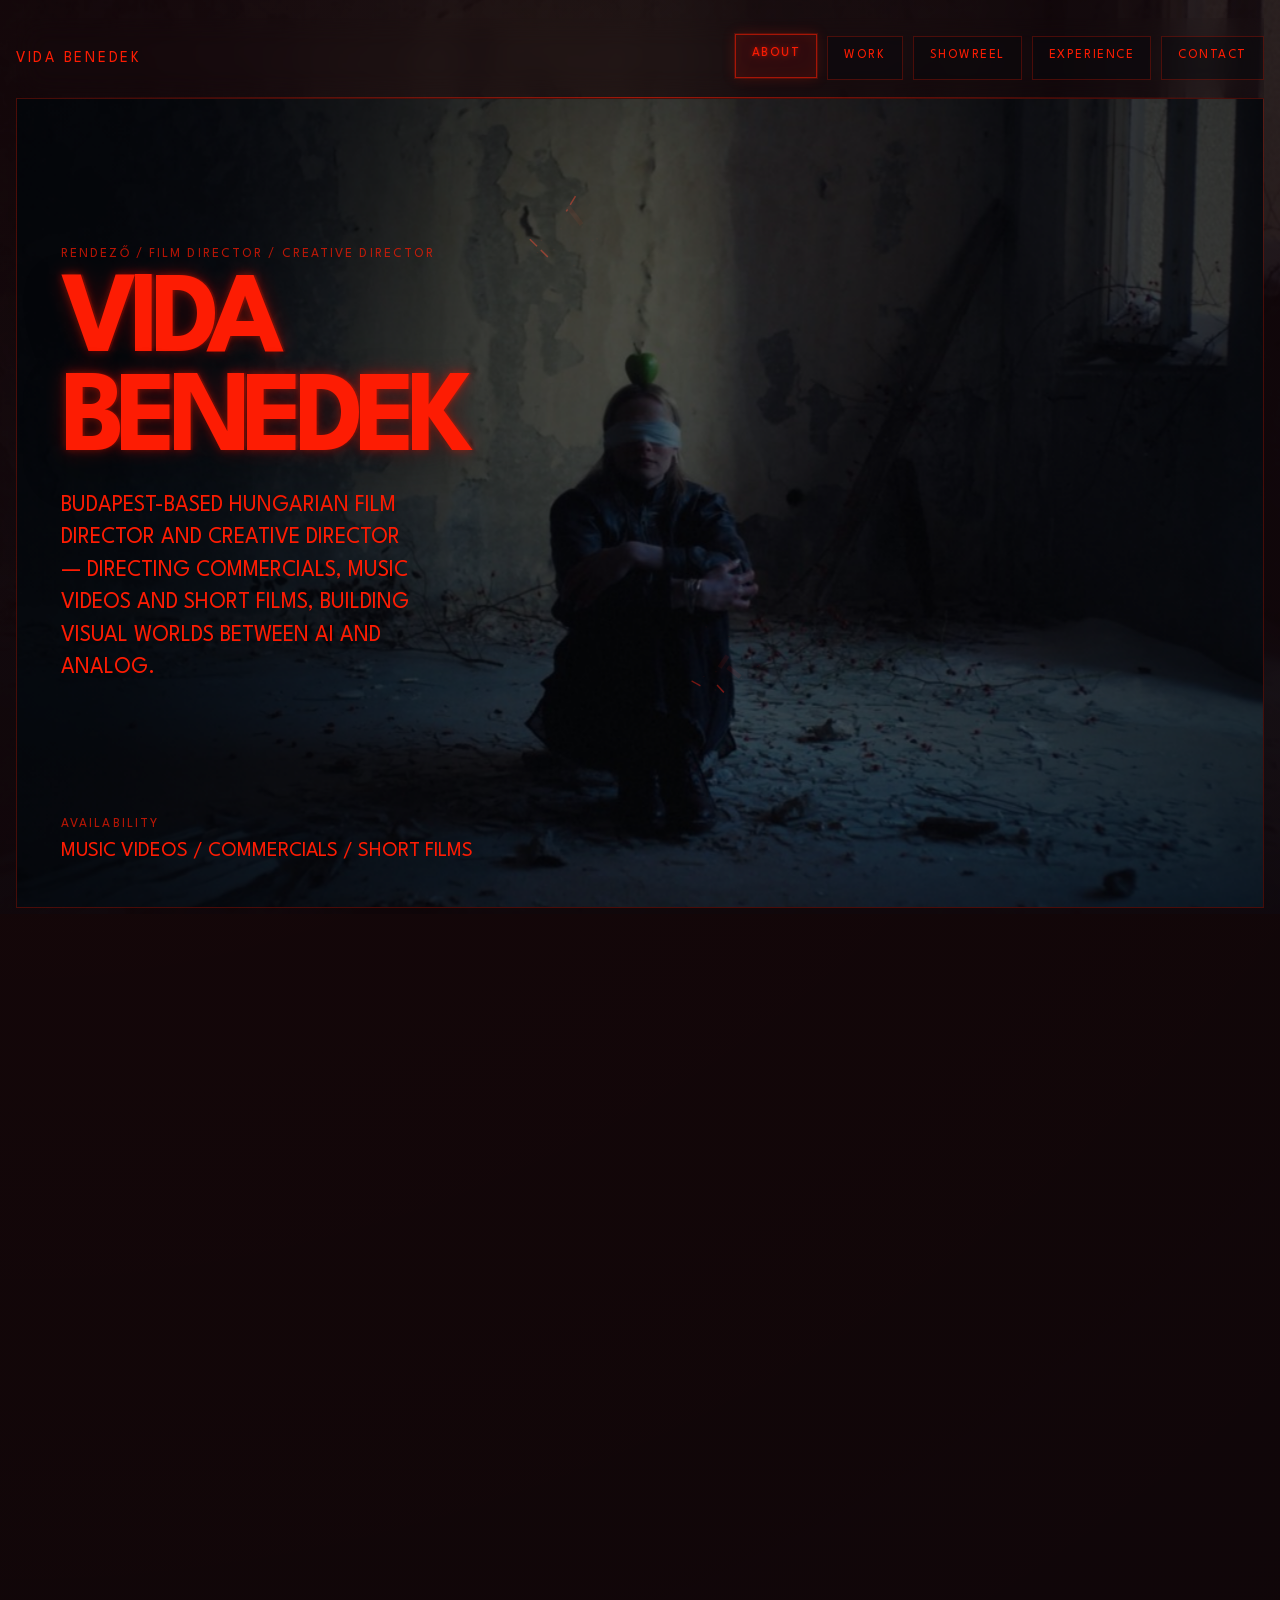
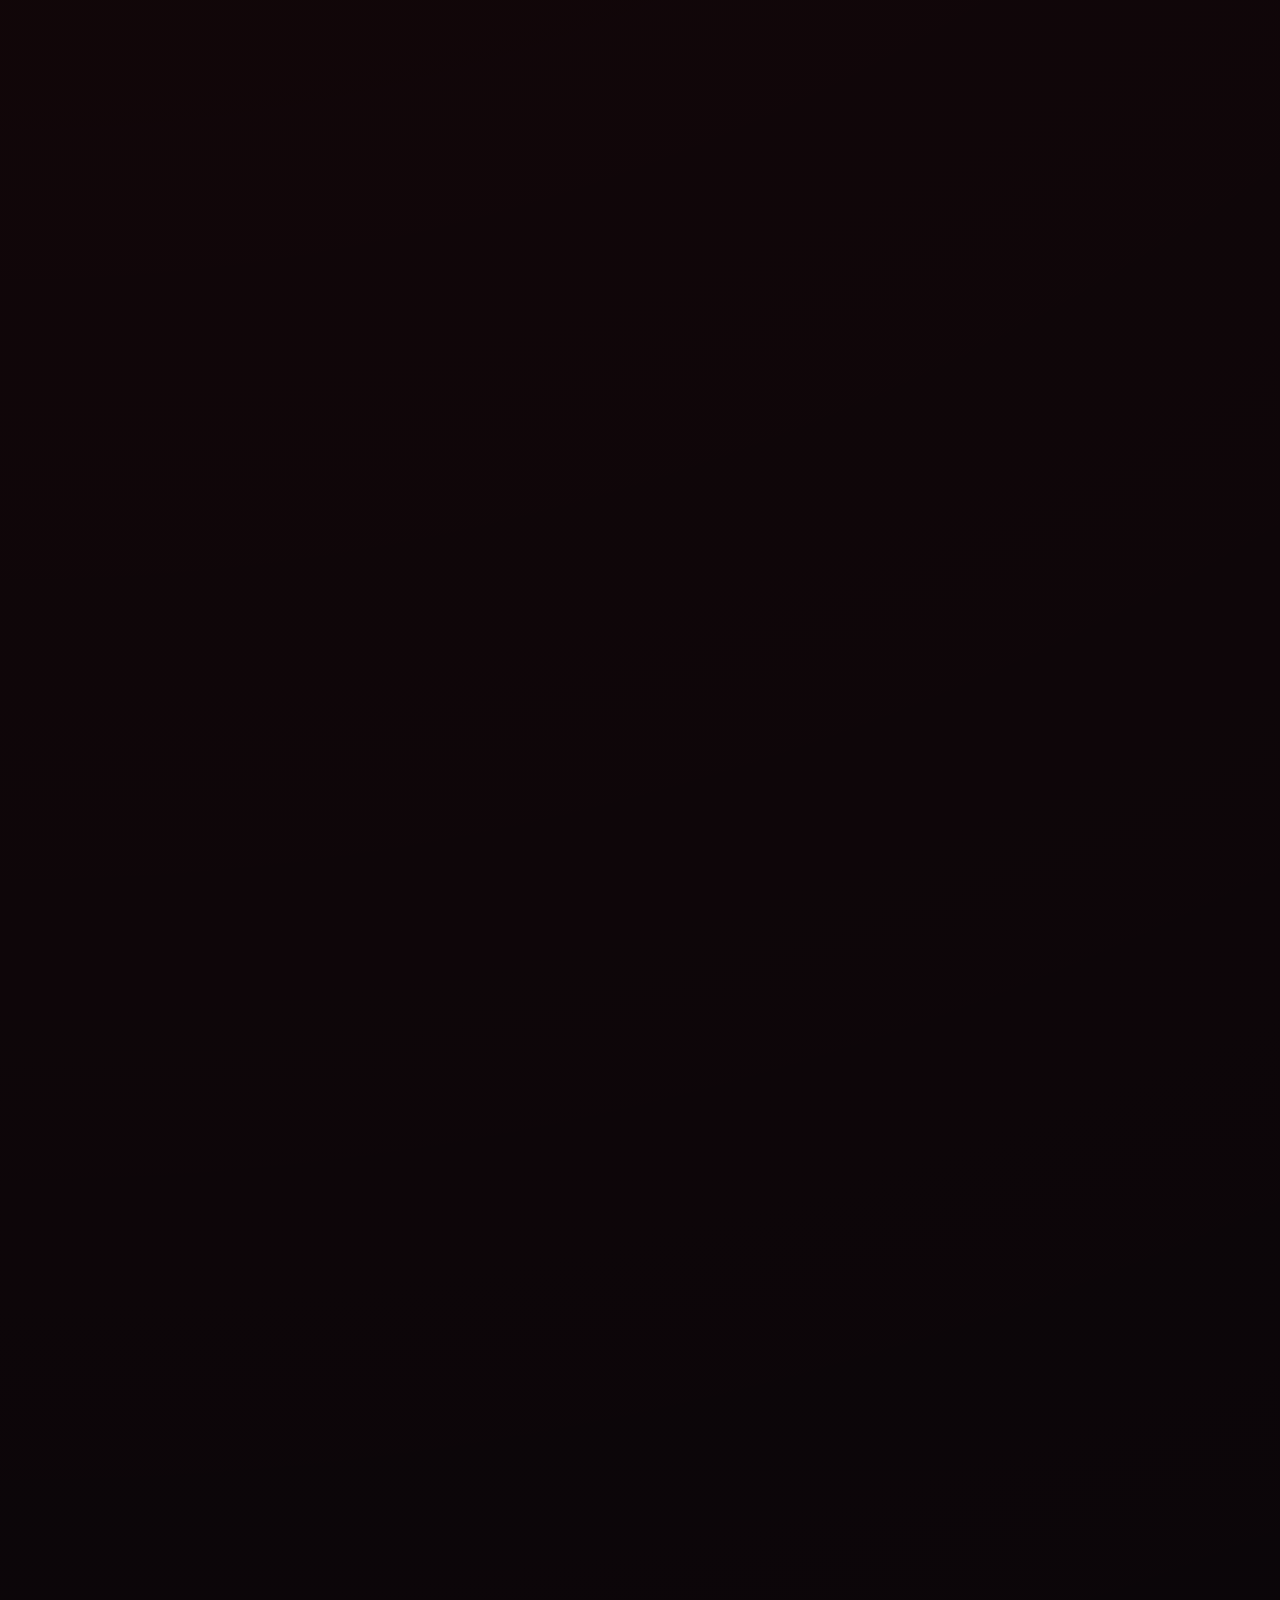
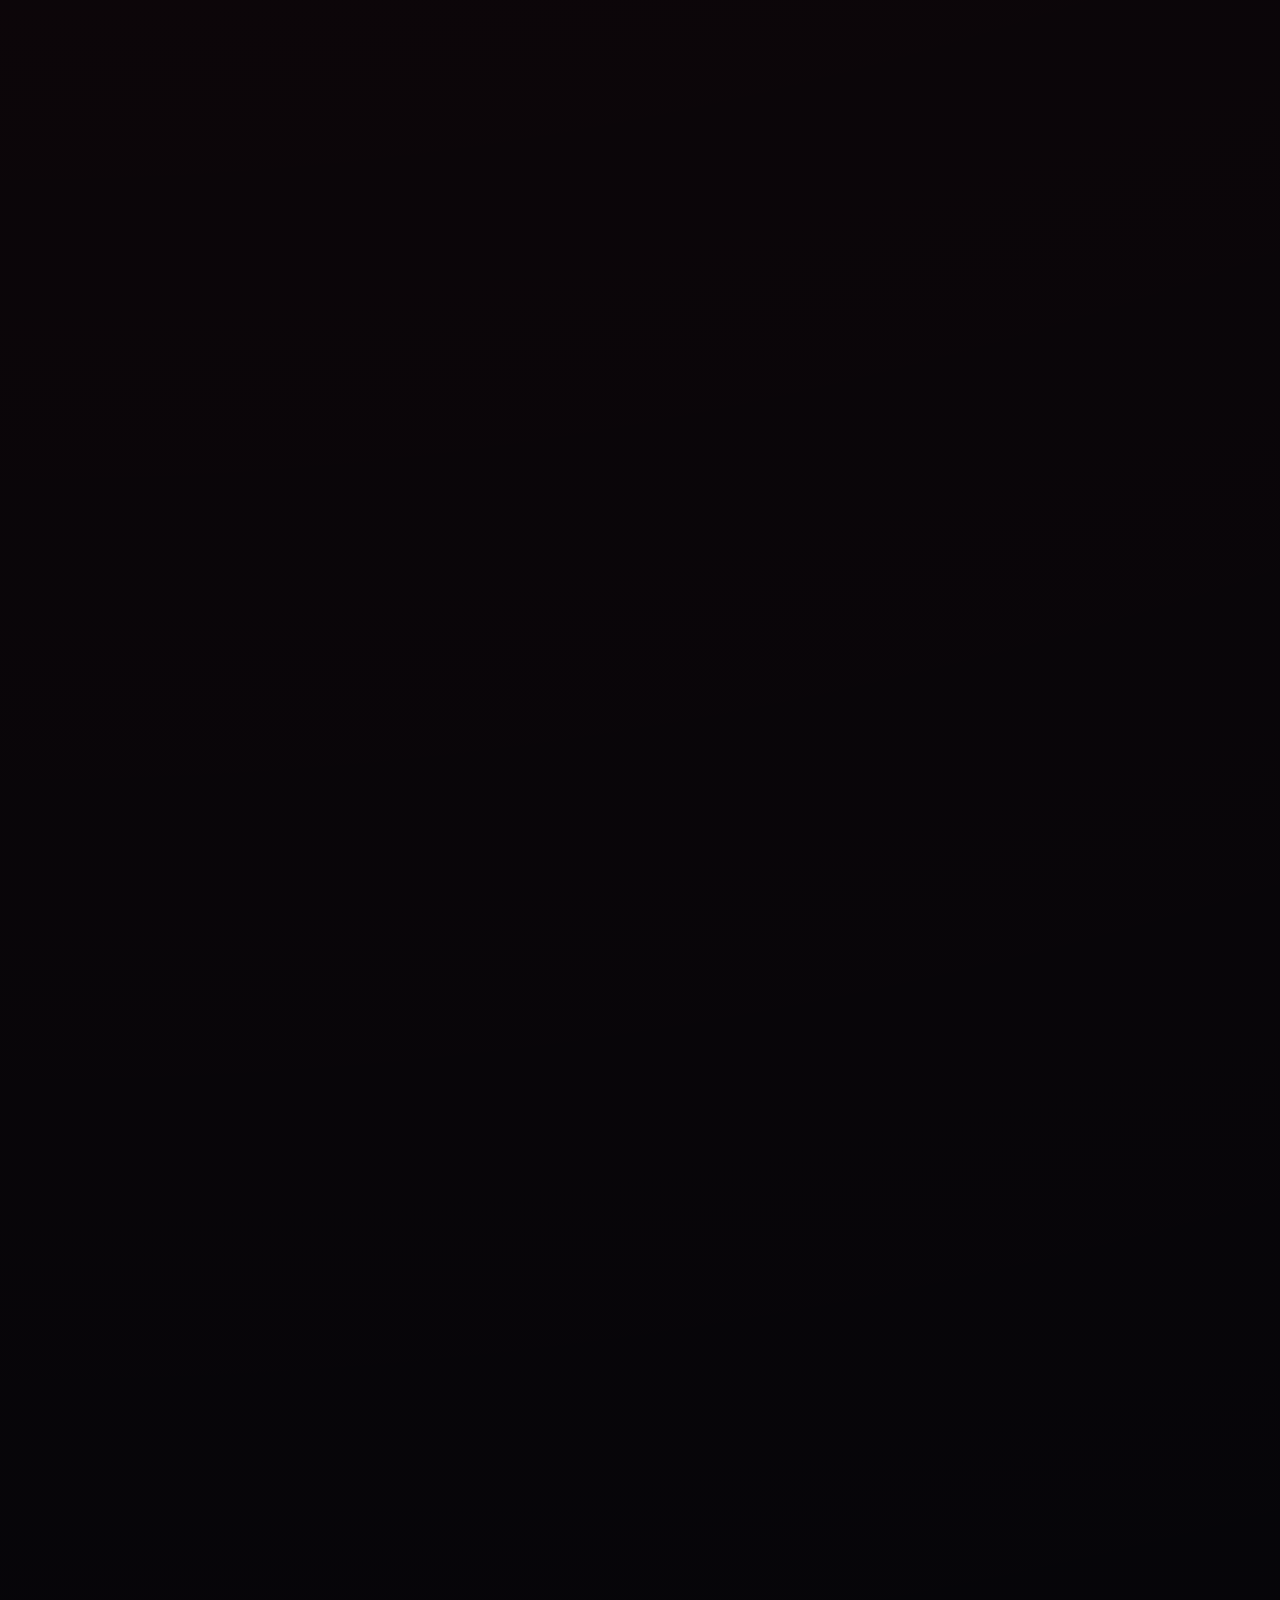
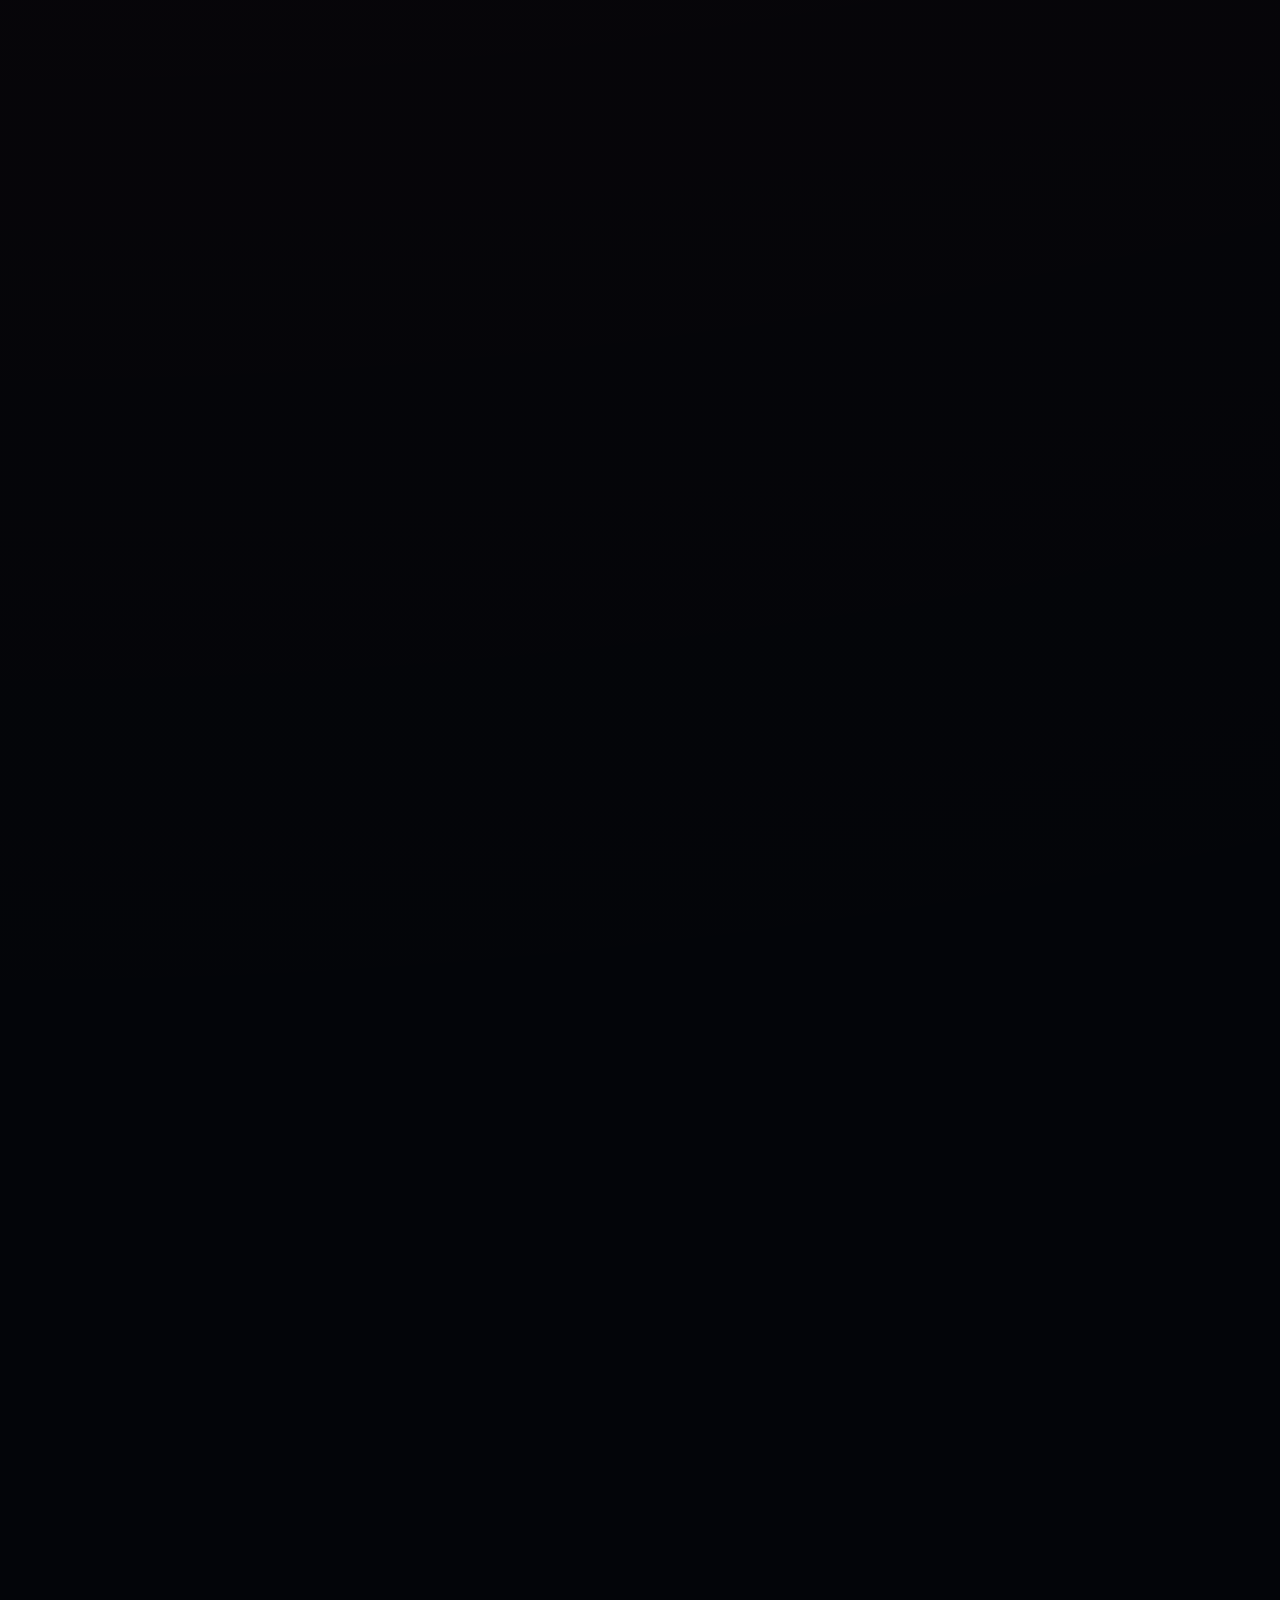
==== commit d92940a6: "Add Szlimmy Jo a Vege music video" ====
--- a/index.html
+++ b/index.html
@@ -75,7 +75,7 @@
           "name": "Vida Benedek — Rendező / Film Director | Budapest",
           "description": "Vida Benedek is a Hungarian film director and creative director based in Budapest, directing commercials, music videos and short films. Portfolio and director showreel.",
           "inLanguage": "en",
-          "dateModified": "2026-11-12",
+          "dateModified": "2026-11-20",
           "isPartOf": {
             "@id": "https://vidabenedek.com/#website"
           },
@@ -309,6 +309,27 @@
               <figure class="videoclip-shot videoclip-shot-video">
                 <a
                   class="videoclip-video-link"
+                  href="https://www.youtube.com/watch?v=czAg9J831QY"
+                  target="_blank"
+                  rel="noopener noreferrer"
+                  aria-label="Watch Szlimmy – Jó a Vége on YouTube"
+                >
+                  <img src="optimized/szlimmy-jo-a-vege-youtube.jpg" alt="Official YouTube cover for Szlimmy – Jó a Vége, directed by Vida Benedek" width="1280" height="720" loading="lazy" decoding="async">
+                </a>
+                <div class="videoclip-identity">
+                  <p class="videoclip-artist">SZLIMMY</p>
+                  <p class="videoclip-track"><a href="work/jo-a-vege/" aria-label="Open Jó a Vége project page">JÓ A VÉGE</a></p>
+                </div>
+                <dl class="videoclip-credits">
+                  <div><dt>YEAR</dt><dd>2026</dd></div>
+                  <div><dt>DIRECTOR</dt><dd>VIDA BENEDEK</dd></div>
+                  <div><dt>DOP</dt><dd>KIRCHKNOPF MÁTYÁS</dd></div>
+                </dl>
+              </figure>
+
+              <figure class="videoclip-shot videoclip-shot-video">
+                <a
+                  class="videoclip-video-link"
                   href="https://www.youtube.com/watch?v=qw8giVFSmjE"
                   target="_blank"
                   rel="noopener noreferrer"
--- a/styles.css
+++ b/styles.css
@@ -1246,12 +1246,13 @@
 }
 
 .work-card-title-row-multiple {
-  grid-template-columns: minmax(0, 1fr) clamp(150px, 16vw, 210px);
+  grid-template-columns: minmax(0, 1fr) clamp(210px, 20vw, 240px);
 }
 
 .official-selection-marks {
   display: grid;
-  gap: 10px;
+  grid-template-columns: repeat(2, minmax(0, 1fr));
+  gap: 8px;
   align-content: center;
 }
 
@@ -1263,7 +1264,7 @@
 
 .official-selection-gallery {
   display: grid;
-  grid-template-columns: repeat(5, minmax(0, 1fr));
+  grid-template-columns: repeat(10, minmax(0, 1fr));
   gap: clamp(8px, 1.2vw, 14px);
 }
 
@@ -1391,6 +1392,10 @@
 
   .featured-visual {
     min-height: 320px;
+  }
+
+  .official-selection-gallery {
+    grid-template-columns: repeat(5, minmax(0, 1fr));
   }
 
 }
@@ -1736,12 +1741,14 @@
   }
 
   .official-selection-marks {
-    grid-template-columns: repeat(2, minmax(0, 142px));
+    width: min(100%, 300px);
+    grid-template-columns: repeat(2, minmax(0, 1fr));
+    gap: 10px;
   }
 
   .official-selection-gallery {
     grid-template-columns: repeat(2, minmax(0, 1fr));
-    gap: 8px;
+    gap: 10px;
   }
 
   .watch-page {
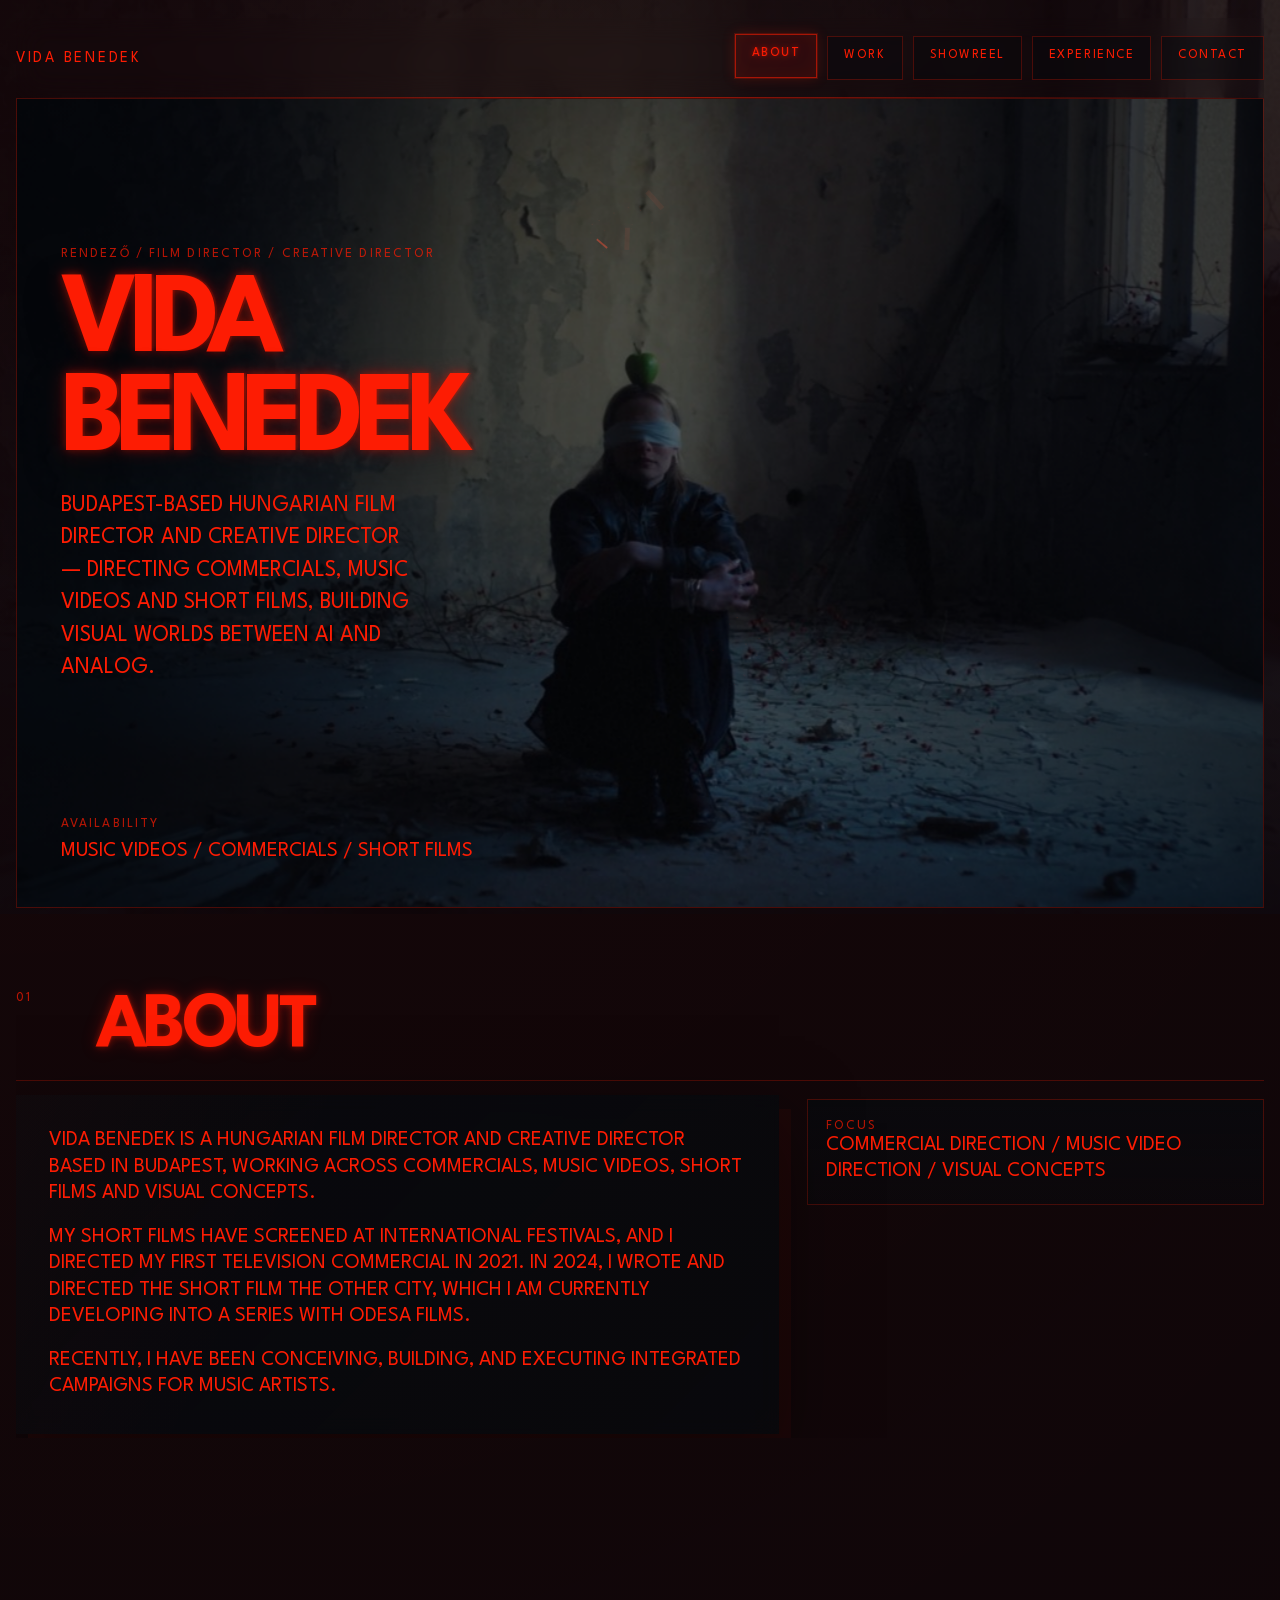
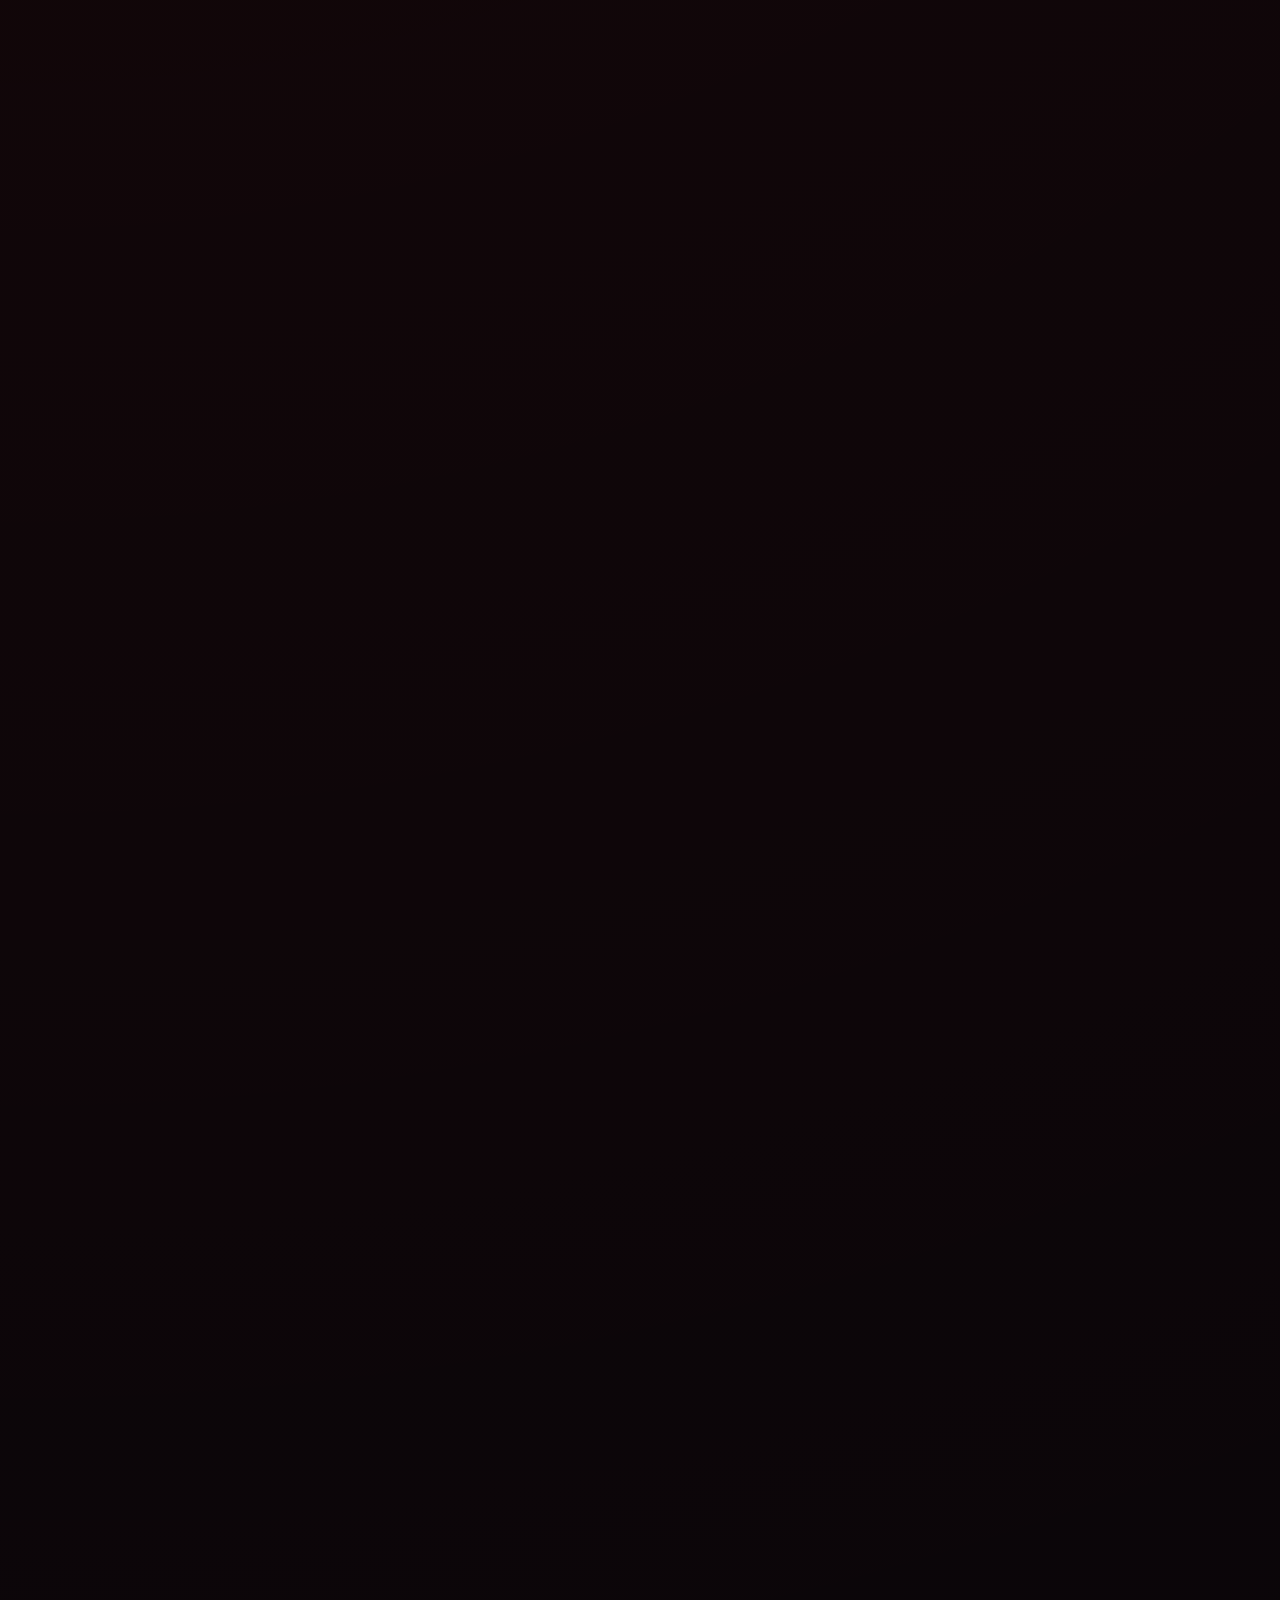
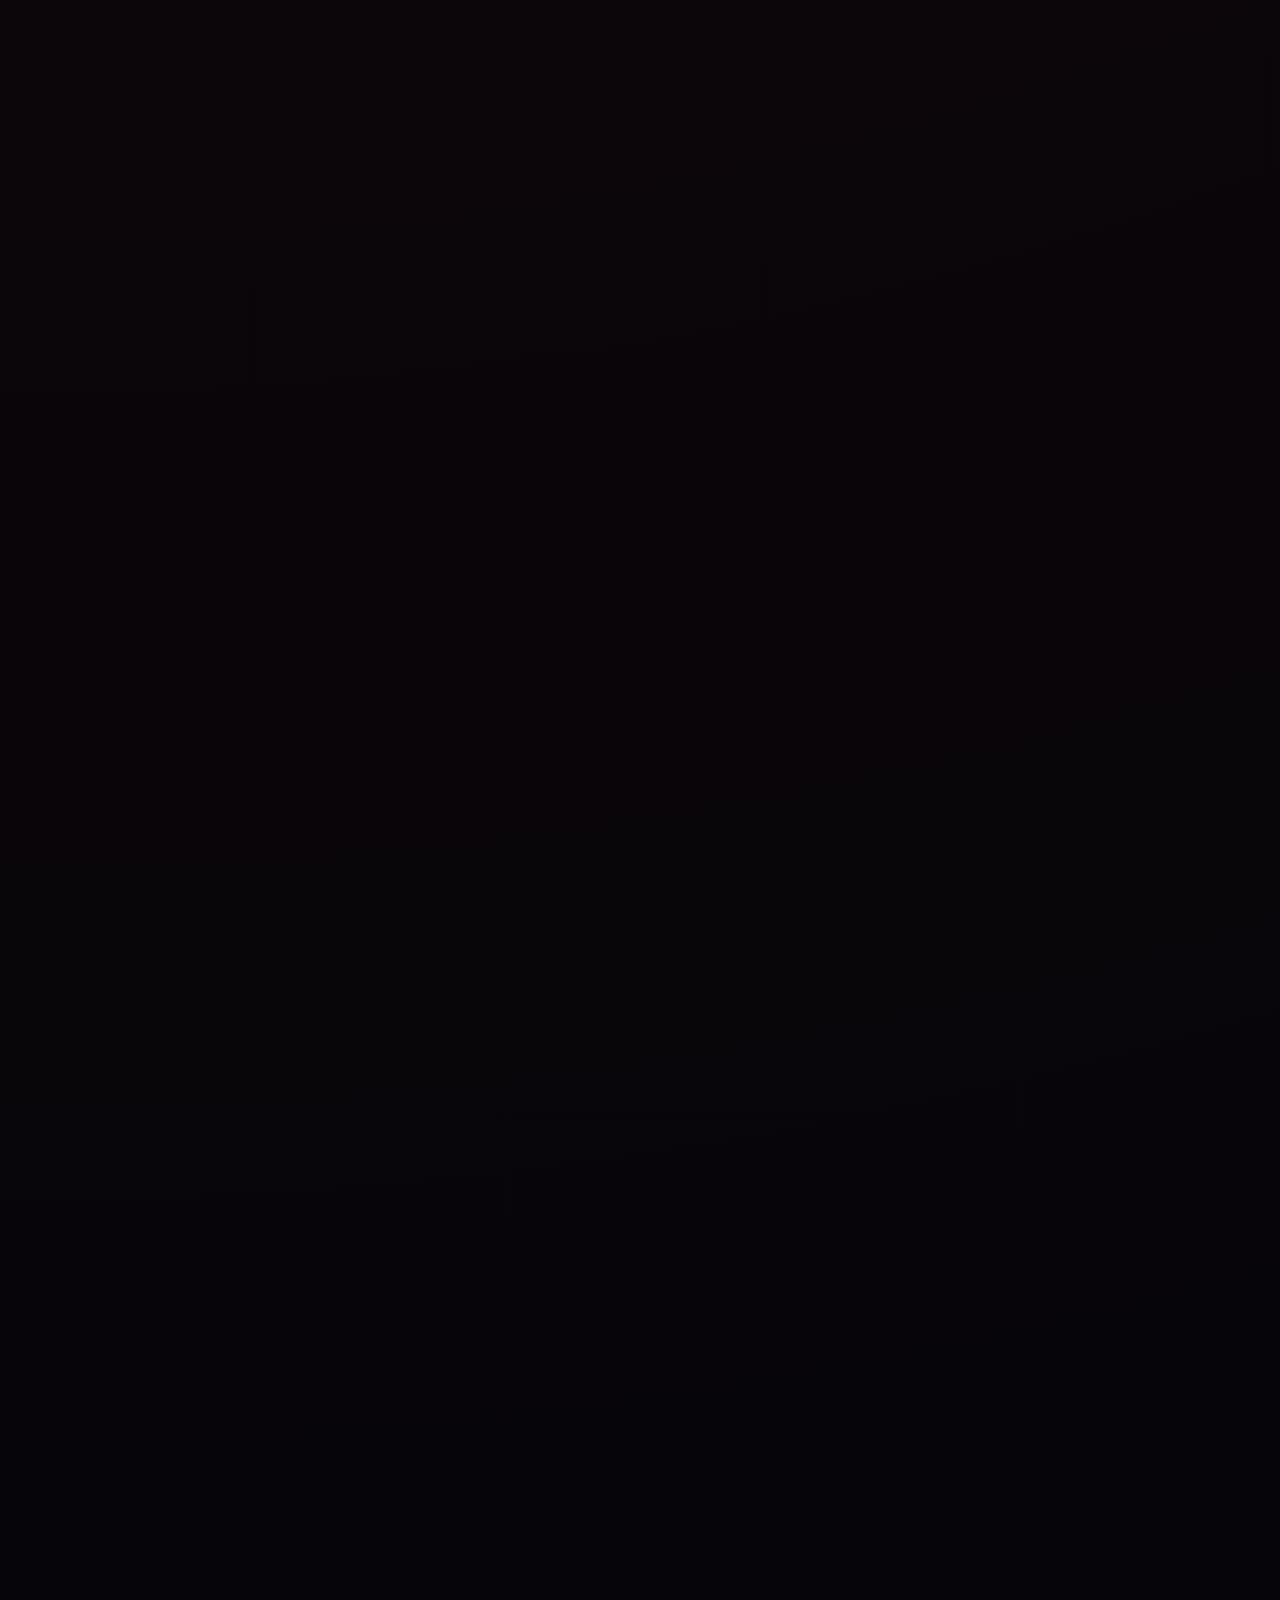
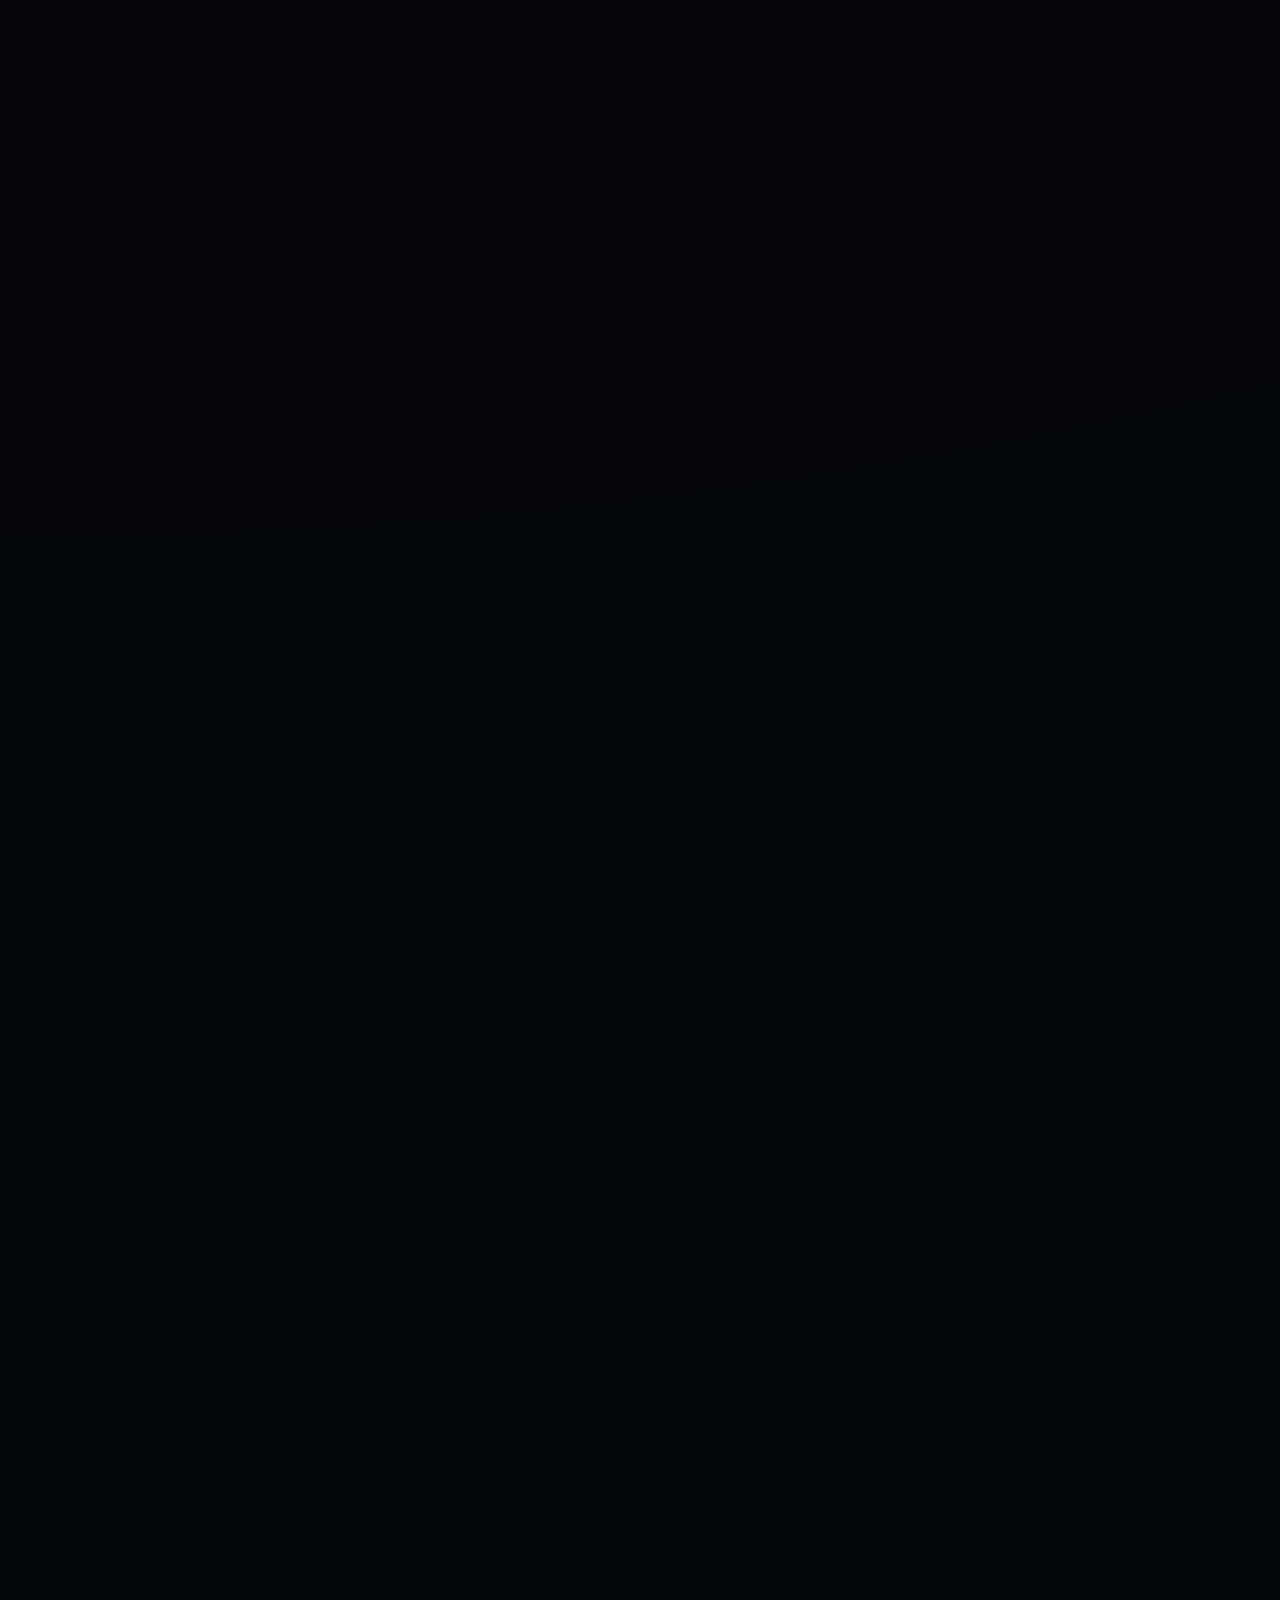
==== commit 85af8dab: "Remove phone number from site" ====
--- a/index.html
+++ b/index.html
@@ -121,7 +121,6 @@
             "@id": "https://vidabenedek.com/#primary-image"
           },
           "email": "mailto:dir.vidab@gmail.com",
-          "telephone": "+36306549109",
           "sameAs": [
             "https://www.instagram.com/vidabenedek"
           ],
@@ -711,13 +710,11 @@
 
         <div class="contact-grid">
           <div>
-            <p class="contact-line">+36 30 654 9109</p>
             <p class="contact-line">DIR.VIDAB@GMAIL.COM</p>
           </div>
 
           <div class="contact-links">
             <a href="mailto:dir.vidab@gmail.com">EMAIL</a>
-            <a href="tel:+36306549109">PHONE</a>
             <a
               href="https://www.instagram.com/vidabenedek/"
               target="_blank"
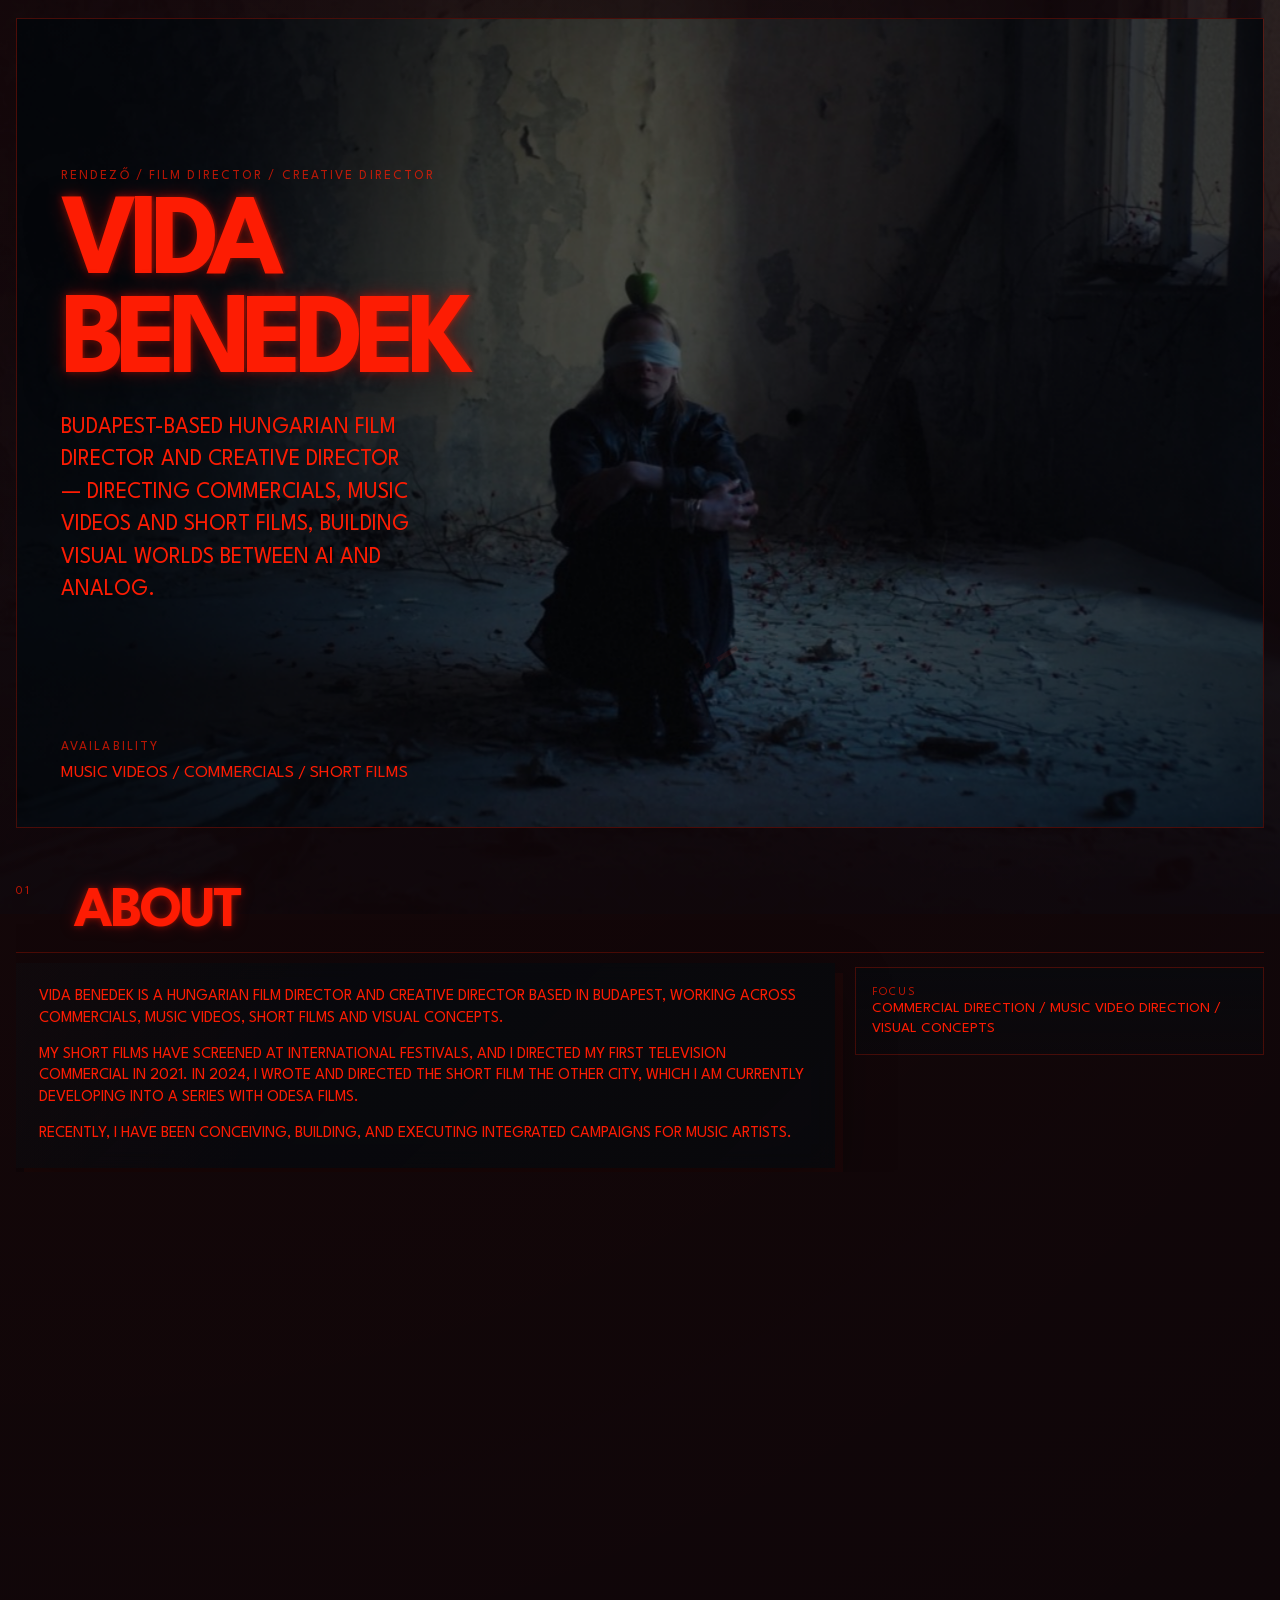
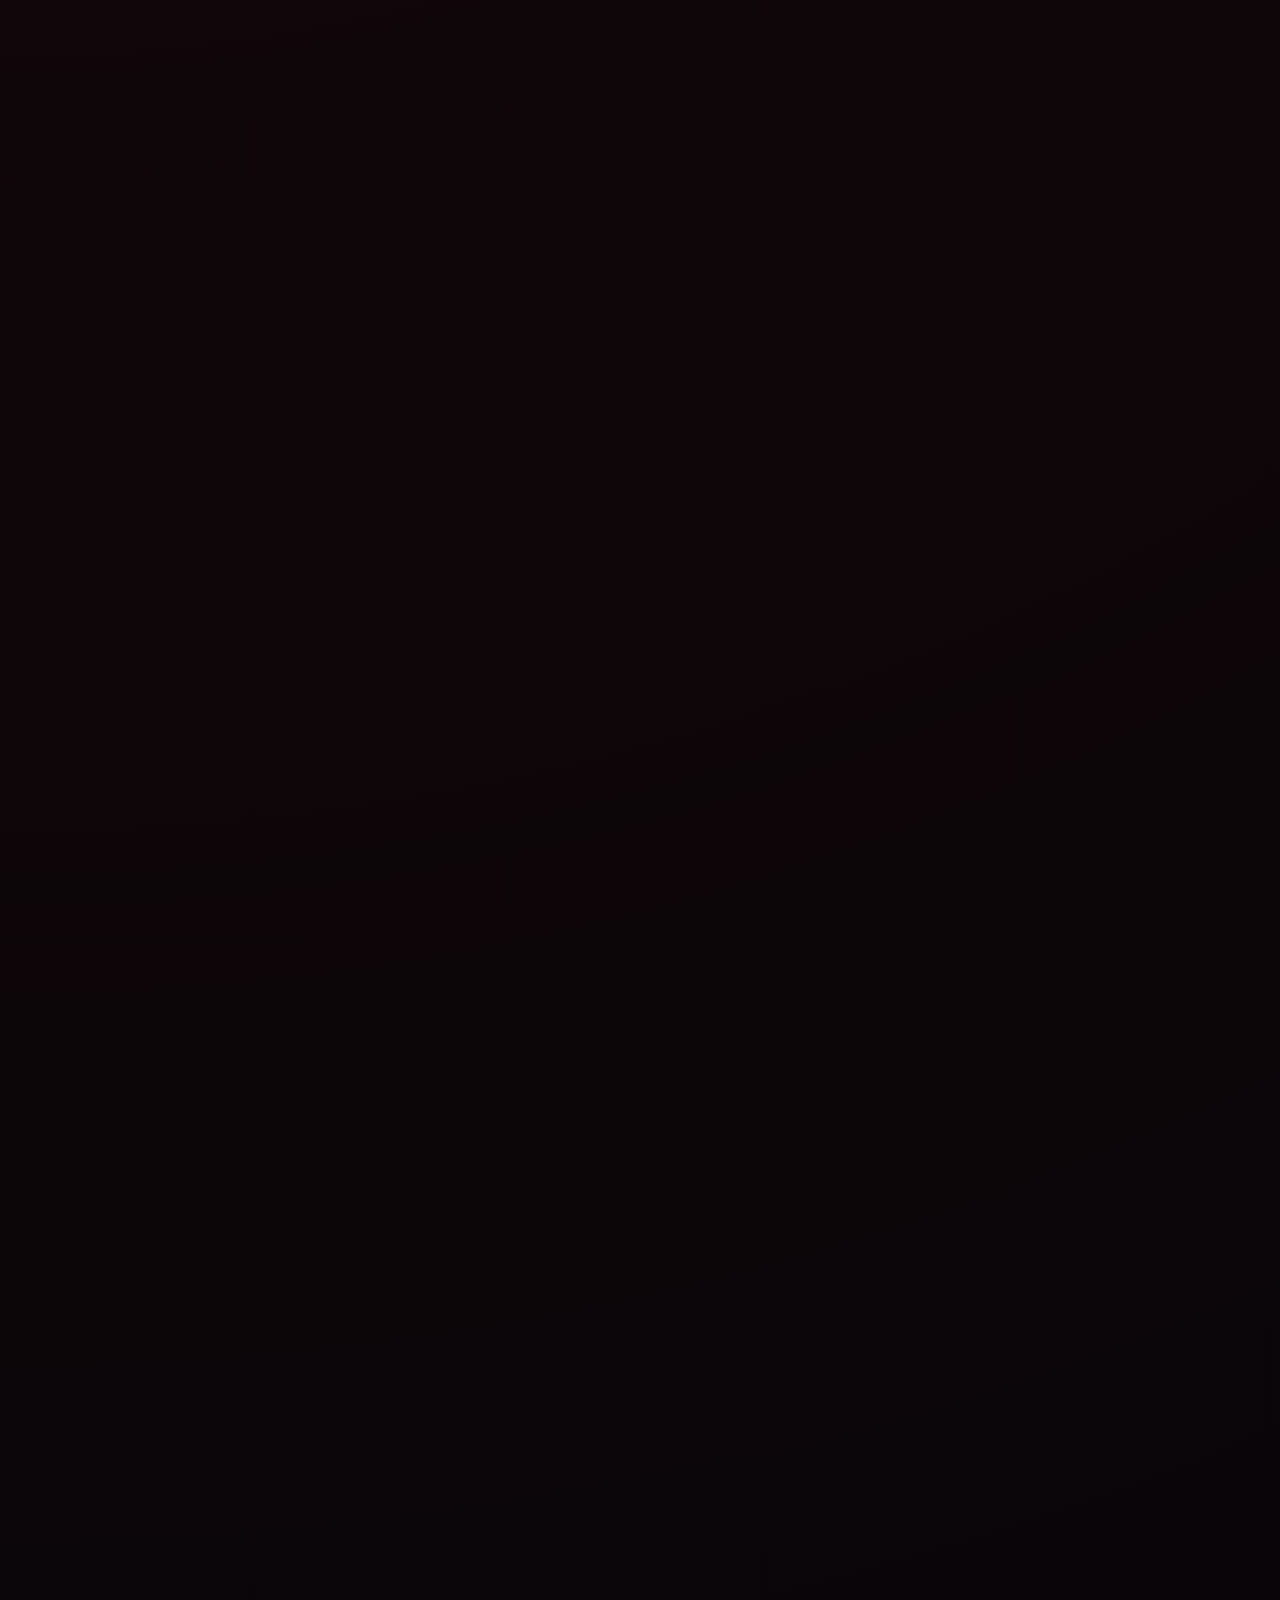
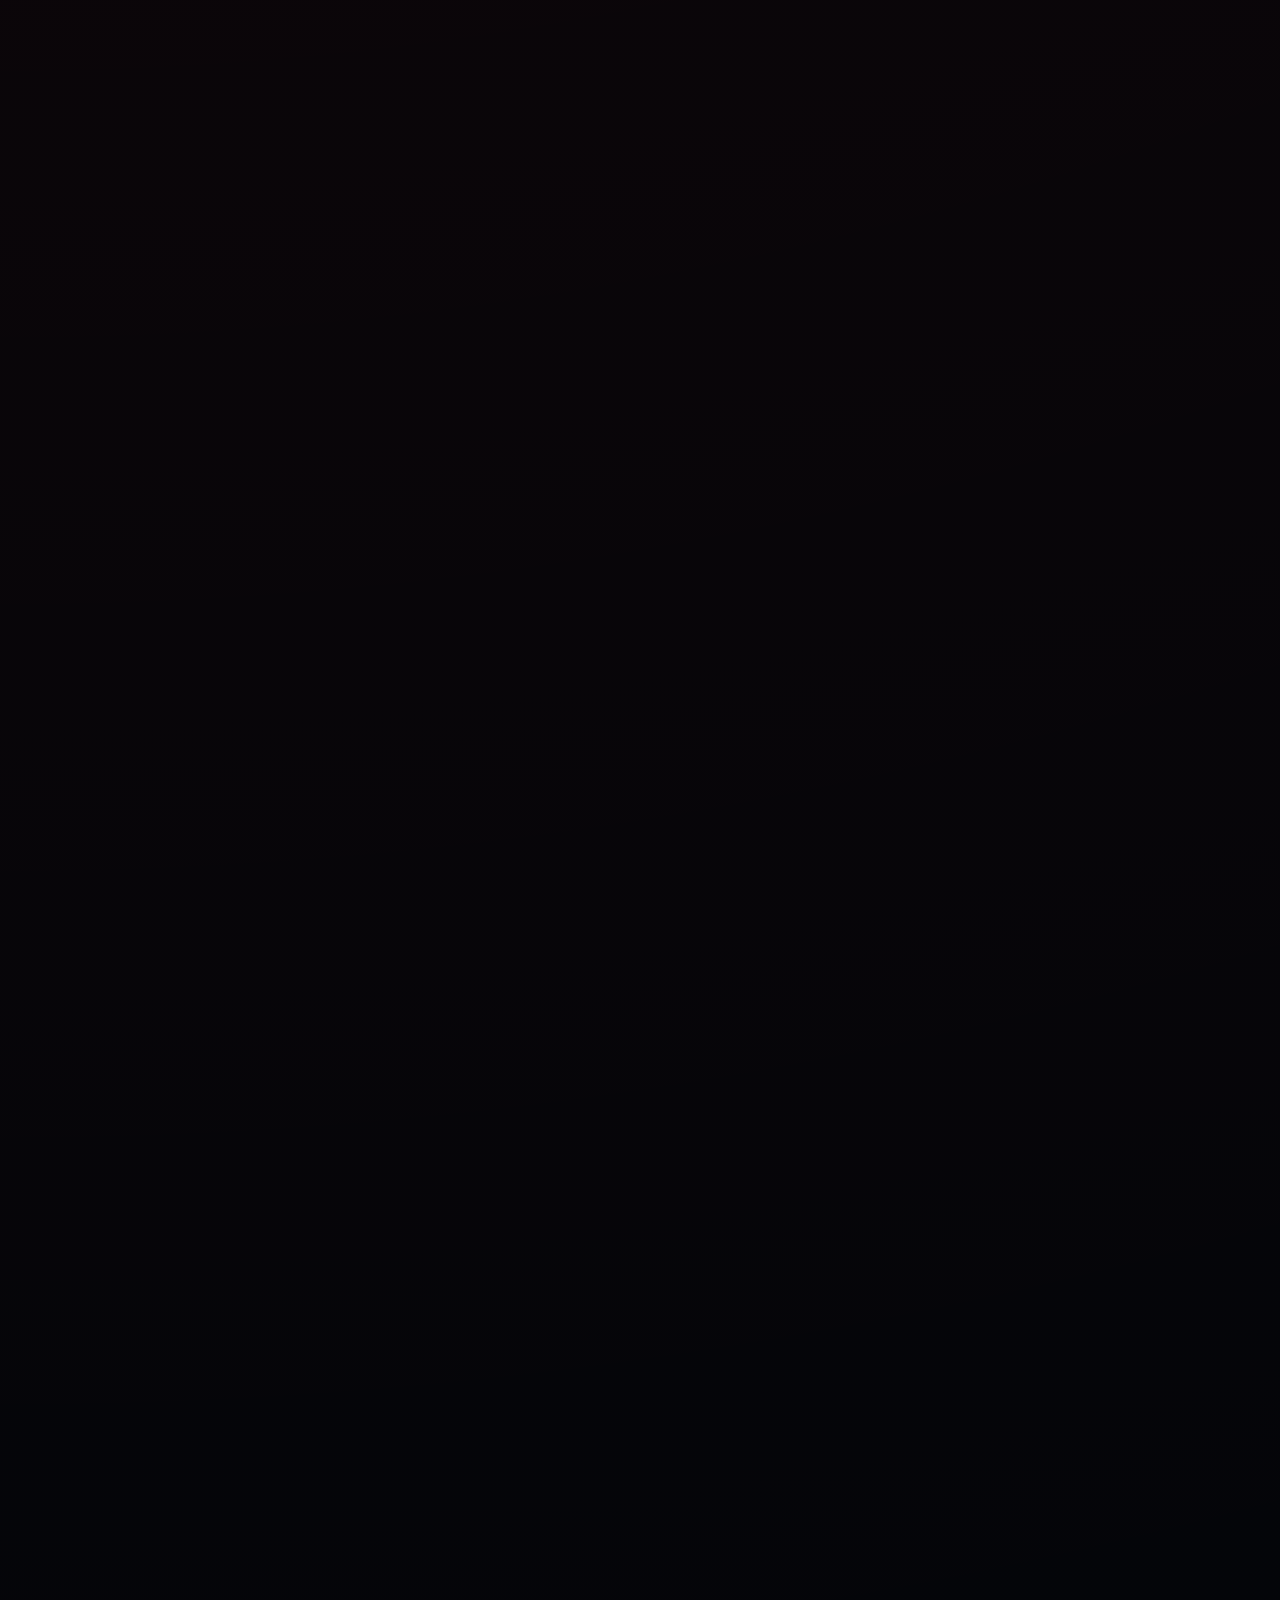
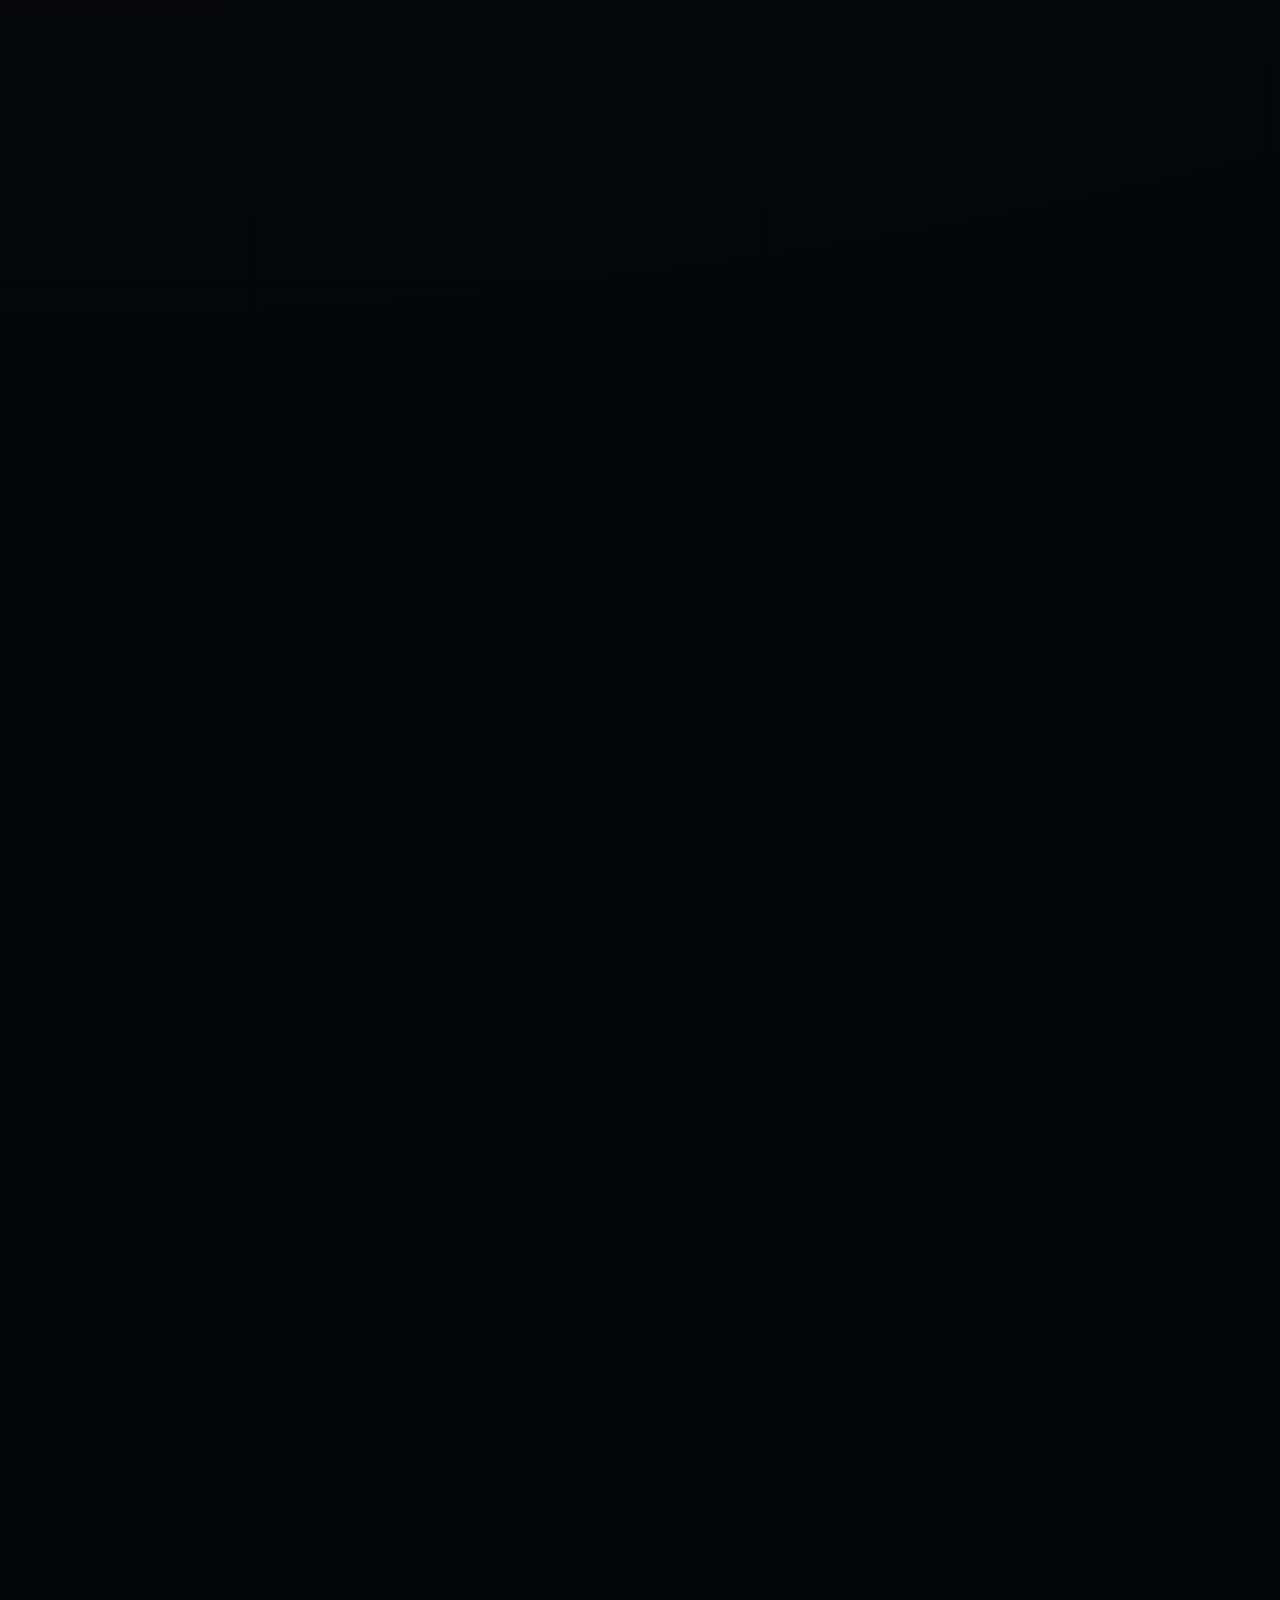
==== commit 96eeccfb: "Add press carousel and refine responsive layout" ====
--- a/index.html
+++ b/index.html
@@ -46,7 +46,7 @@
   <link rel="preload" as="image" href="optimized/hero-background-1200.jpg" fetchpriority="high">
   <link rel="preload" as="font" href="fonts/league-spartan-latin.woff2" type="font/woff2" crossorigin>
   <link rel="preload" as="font" href="fonts/league-spartan-latin-ext.woff2" type="font/woff2" crossorigin>
-  <link rel="stylesheet" href="styles.css?v=20261116-video-controls">
+  <link rel="stylesheet" href="styles.css?v=20261120-mobile-typography-scale">
   <noscript>
     <style>
       .panel { opacity: 1; transform: none; }
@@ -188,27 +188,6 @@
   <canvas class="blob-tracker" data-blob-tracker aria-hidden="true"></canvas>
 
   <div class="page-shell">
-    <header class="site-header">
-      <a class="site-mark" href="#top">VIDA BENEDEK</a>
-
-      <button class="menu-toggle" type="button" aria-label="Open navigation menu" aria-expanded="false" aria-controls="site-nav">
-        <span class="menu-toggle-lines" aria-hidden="true">
-          <span></span>
-          <span></span>
-          <span></span>
-        </span>
-        <span class="menu-toggle-label">MENU</span>
-      </button>
-
-      <nav class="site-nav" id="site-nav" aria-label="Main navigation">
-        <a href="#about">ABOUT</a>
-        <a href="#work">WORK</a>
-        <a href="#showreel">SHOWREEL</a>
-        <a href="#experience">EXPERIENCE</a>
-        <a href="#contact">CONTACT</a>
-      </nav>
-    </header>
-
     <main id="top">
       <section class="hero panel panel-visible">
         <div class="hero-media" aria-hidden="true">
@@ -272,7 +251,7 @@
       <section id="work" class="content-section panel">
         <div class="section-heading">
           <p class="section-index">02</p>
-          <h2>SELECTED WORK</h2>
+          <h2>WORKS</h2>
         </div>
 
         <div class="work-groups">
@@ -526,12 +505,12 @@
 
           </article>
 
-          <article class="work-group">
+          <article id="commercials" class="work-group">
             <header class="group-heading">
               <h3>COMMERCIALS</h3>
             </header>
 
-            <div class="work-cards">
+            <div class="work-cards commercials-grid">
               <article class="work-card">
                 <span class="work-year">2025</span>
                 <h4>VELUX</h4>
@@ -633,6 +612,241 @@
                 <p>SHORT FILM</p>
               </article>
             </div>
+
+            <aside id="press" class="press-archive" aria-labelledby="press-archive-title" data-press-carousel>
+              <header class="press-archive-head">
+                <div>
+                  <h4 id="press-archive-title">IN THE PRESS</h4>
+                </div>
+                <p class="press-intro">INTERVIEWS, PREMIERES AND FESTIVAL COVERAGE FEATURING VIDA BENEDEK.</p>
+              </header>
+
+              <div class="press-carousel-shell">
+                <div
+                  class="press-track"
+                  tabindex="0"
+                  role="region"
+                  aria-label="Press articles, newest first"
+                  data-press-track
+                >
+                  <article class="press-card press-card-featured" data-press-card>
+                    <a href="https://rockstar.hu/zene/kieges-es-trainspottin-hangulat-szlimmy-uj-dalaban/" target="_blank" rel="noopener noreferrer">
+                      <span class="press-source">ROCKSTAR</span>
+                      <time datetime="2026-11-19">19.11.2026</time>
+                      <h5>KIÉGÉS ÉS TRAINSPOTTING-HANGULAT SZLIMMY ÚJ DALÁBAN</h5>
+                      <span class="press-topic">SZLIMMY / JÓ A VÉGE</span>
+                      <span class="press-link-label">READ ARTICLE</span>
+                    </a>
+                  </article>
+
+                  <article class="press-card" data-press-card>
+                    <a href="https://refresher.hu/14147-premier-esoben-neonban-forgott-czeglady-es-hodovan-milan-ki-be-cimu-klipje" target="_blank" rel="noopener noreferrer">
+                      <span class="press-source">REFRESHER</span>
+                      <time datetime="2026-11-05">05.11.2026</time>
+                      <h5>PREMIER: ESŐBEN, NEONBAN FORGOTT CZEGLADY ÉS HODOVÁN MILÁN KI BE CÍMŰ KLIPJE</h5>
+                      <span class="press-topic">CZEGLADY × HODOVÁN MILÁN</span>
+                      <span class="press-link-label">READ ARTICLE</span>
+                    </a>
+                  </article>
+
+                  <article class="press-card" data-press-card>
+                    <a href="https://www.bside.hu/l/a-folyamatos-megfelelesi-kenyszert-dolgozza-fel-ujdonsagaban-czeglady/" target="_blank" rel="noopener noreferrer">
+                      <span class="press-source">BSIDE</span>
+                      <time datetime="2026-11-05">05.11.2026</time>
+                      <h5>A FOLYAMATOS MEGFELELÉSI KÉNYSZERT DOLGOZZA FEL ÚJDONSÁGÁBAN CZEGLADY</h5>
+                      <span class="press-topic">CZEGLADY × HODOVÁN MILÁN</span>
+                      <span class="press-link-label">READ ARTICLE</span>
+                    </a>
+                  </article>
+
+                  <article class="press-card press-card-award" data-press-card>
+                    <a href="https://kreativ.hu/cikk/kiosztottak-a-10-magyar-klipszemle-dijait" target="_blank" rel="noopener noreferrer">
+                      <span class="press-source">KREATÍV</span>
+                      <time datetime="2026-11-04">04.11.2026</time>
+                      <h5>KIOSZTOTTÁK A 10. MAGYAR KLIPSZEMLE DÍJAIT</h5>
+                      <span class="press-topic">MAGYAR KLIPSZEMLE / AWARDS</span>
+                      <span class="press-link-label">READ ARTICLE</span>
+                    </a>
+                  </article>
+
+                  <article class="press-card press-card-award" data-press-card>
+                    <a href="https://keretblog.hu/beton-hofie-lett-az-ev-klipje-kiosztottak-a-10-magyar-klipszemle-dijait/" target="_blank" rel="noopener noreferrer">
+                      <span class="press-source">KERET</span>
+                      <time datetime="2026-10-31">31.10.2026</time>
+                      <h5>BETON.HOFIÉ LETT AZ ÉV KLIPJE – KIOSZTOTTÁK A 10. MAGYAR KLIPSZEMLE DÍJAIT</h5>
+                      <span class="press-topic">MAGYAR KLIPSZEMLE / AWARDS</span>
+                      <span class="press-link-label">READ ARTICLE</span>
+                    </a>
+                  </article>
+
+                  <article class="press-card press-card-award" data-press-card>
+                    <a href="https://telex.hu/after/2026/10/30/tizedik-klipszemle-beton-hofie-lett-az-ev-legjobb-klipje-pogany-indulot-is-dijaztak" target="_blank" rel="noopener noreferrer">
+                      <span class="press-source">TELEX AFTER</span>
+                      <time datetime="2026-10-30">30.10.2026</time>
+                      <h5>A TARR BÉLA NEVÉT VISELŐ SZÁM TÜNTETÉSES VIDEÓJA VITTE EL A FŐDÍJAT</h5>
+                      <span class="press-topic">MAGYAR KLIPSZEMLE / AWARDS</span>
+                      <span class="press-link-label">READ ARTICLE</span>
+                    </a>
+                  </article>
+
+                  <article class="press-card press-card-award" data-press-card>
+                    <a href="https://magyar.film.hu/filmhu/hir/betonhofi-tarr-bela-cimu-klipje-vitte-el-a-fodijat-a-10-magyar-klipszemlen" target="_blank" rel="noopener noreferrer">
+                      <span class="press-source">FILMHU</span>
+                      <time datetime="2026-10-30">30.10.2026</time>
+                      <h5>BETON.HOFI TARR BÉLA CÍMŰ KLIPJE VITTE EL A FŐDÍJAT A 10. MAGYAR KLIPSZEMLÉN</h5>
+                      <span class="press-topic">MAGYAR KLIPSZEMLE / AWARDS</span>
+                      <span class="press-link-label">READ ARTICLE</span>
+                    </a>
+                  </article>
+
+                  <article class="press-card press-card-award" data-press-card>
+                    <a href="https://refresher.hu/14067-beton-hofi-tarr-bela-cimu-klipje-lett-a-10-magyar-klipszemle-legjobbja" target="_blank" rel="noopener noreferrer">
+                      <span class="press-source">REFRESHER</span>
+                      <time datetime="2026-10-29">29.10.2026</time>
+                      <h5>BETON.HOFI TARR BÉLA CÍMŰ KLIPJE LETT A 10. MAGYAR KLIPSZEMLE LEGJOBBJA</h5>
+                      <span class="press-topic">MAGYAR KLIPSZEMLE / AWARDS</span>
+                      <span class="press-link-label">READ ARTICLE</span>
+                    </a>
+                  </article>
+
+                  <article class="press-card" data-press-card>
+                    <a href="https://recorder.blog.hu/2026/09/04/tiszta_sor_mindig_en_dontottem_ugy_hogy_belemegyek_czeglady_tiszta_klippremier" target="_blank" rel="noopener noreferrer">
+                      <span class="press-source">RECORDER</span>
+                      <time datetime="2026-09-04">04.09.2026</time>
+                      <h5>„TISZTA SOR, MINDIG ÉN DÖNTÖTTEM ÚGY, HOGY BELEMEGYEK” – CZEGLADY-KLIPPREMIER</h5>
+                      <span class="press-topic">CZEGLADY / TISZTA</span>
+                      <span class="press-link-label">READ ARTICLE</span>
+                    </a>
+                  </article>
+
+                  <article class="press-card" data-press-card>
+                    <a href="https://langolo.hu/lenkke_-sziven-utnek-a-melyek/" target="_blank" rel="noopener noreferrer">
+                      <span class="press-source">LÁNGOLÓ</span>
+                      <time datetime="2026-06-16">16.06.2026</time>
+                      <h5>LENKKE_ – SZÍVEN ÜTNEK A MÉLYEK</h5>
+                      <span class="press-topic">LENKKE_ / VIDEO PREMIERE</span>
+                      <span class="press-link-label">READ ARTICLE</span>
+                    </a>
+                  </article>
+
+                  <article class="press-card" data-press-card>
+                    <a href="https://recorder.blog.hu/2026/06/12/sziven_utnek_a_melyek_lenkke_uj_klipje_azt_tancolja_korul_hogyan_hoz_ossze_minket_az_elektronika" target="_blank" rel="noopener noreferrer">
+                      <span class="press-source">RECORDER</span>
+                      <time datetime="2026-06-12">12.06.2026</time>
+                      <h5>SZÍVEN ÜTNEK A MÉLYEK – LENKKE_ ÚJ KLIPJE AZT TÁNCOLJA KÖRÜL, HOGYAN HOZ ÖSSZE MINKET AZ ELEKTRONIKA</h5>
+                      <span class="press-topic">LENKKE_ / VIDEO PREMIERE</span>
+                      <span class="press-link-label">READ ARTICLE</span>
+                    </a>
+                  </article>
+
+                  <article class="press-card" data-press-card>
+                    <a href="https://keretblog.hu/sziven-utnek-a-melyek-lenkke_-uj-dalaban/" target="_blank" rel="noopener noreferrer">
+                      <span class="press-source">KERET</span>
+                      <time datetime="2026-06-12">12.06.2026</time>
+                      <h5>SZÍVEN ÜTNEK A MÉLYEK LENKKE_ ÚJ DALÁBAN</h5>
+                      <span class="press-topic">LENKKE_ / VIDEO PREMIERE</span>
+                      <span class="press-link-label">READ ARTICLE</span>
+                    </a>
+                  </article>
+
+                  <article class="press-card" data-press-card>
+                    <a href="https://phenom.hu/szlimmy-egyszerre-simogat-es-elgondolkodtat-az-elet-kerdeseirol-itt-a-varazslo/" target="_blank" rel="noopener noreferrer">
+                      <span class="press-source">PHENOM</span>
+                      <time datetime="2026-03-13">13.03.2026</time>
+                      <h5>SZLIMMY EGYSZERRE SIMOGAT ÉS ELGONDOLKODTAT AZ ÉLET KÉRDÉSEIRŐL – ITT A „VARÁZSLÓ!”</h5>
+                      <span class="press-topic">SZLIMMY / VARÁZSLÓ</span>
+                      <span class="press-link-label">READ ARTICLE</span>
+                    </a>
+                  </article>
+
+                  <article class="press-card" data-press-card>
+                    <a href="https://langolo.hu/szlimmy-nem-is-te-lennel/" target="_blank" rel="noopener noreferrer">
+                      <span class="press-source">LÁNGOLÓ</span>
+                      <time datetime="2026-02-03">03.02.2026</time>
+                      <h5>SZLIMMY – NEM IS TE LENNÉL</h5>
+                      <span class="press-topic">SZLIMMY / VIDEO PREMIERE</span>
+                      <span class="press-link-label">READ ARTICLE</span>
+                    </a>
+                  </article>
+
+                  <article class="press-card" data-press-card>
+                    <a href="https://magneoton.hu/escape-plan-recordings/hu/hirek/szlimmy-nem-is-te-lennel" target="_blank" rel="noopener noreferrer">
+                      <span class="press-source">MAGNEOTON</span>
+                      <time datetime="2026-01-30">30.01.2026</time>
+                      <h5>SZLIMMY – NEM IS TE LENNÉL</h5>
+                      <span class="press-topic">ESCAPE PLAN RECORDINGS</span>
+                      <span class="press-link-label">READ ARTICLE</span>
+                    </a>
+                  </article>
+
+                  <article class="press-card" data-press-card>
+                    <a href="https://refresher.hu/11392-PREMIER-Szlimmy-ultralatvanyos-klippel-inditja-az-evet-itt-a-Nem-is-te-lennel" target="_blank" rel="noopener noreferrer">
+                      <span class="press-source">REFRESHER</span>
+                      <time datetime="2026-01-29">29.01.2026</time>
+                      <h5>PREMIER: SZLIMMY ULTRALÁTVÁNYOS KLIPPEL INDÍTJA AZ ÉVET</h5>
+                      <span class="press-topic">SZLIMMY / NEM IS TE LENNÉL</span>
+                      <span class="press-link-label">READ ARTICLE</span>
+                    </a>
+                  </article>
+
+                  <article class="press-card" data-press-card>
+                    <a href="https://refresher.hu/10258-KLIPPREMIER-Hany-arca-letezhet-a-szorongasnak-Ebbol-a-gondolatbol-szuletett-meg-Czeglady-Otvar-Pestis-es-Karyuu-kollabja" target="_blank" rel="noopener noreferrer">
+                      <span class="press-source">REFRESHER</span>
+                      <time datetime="2025-10-03">03.10.2025</time>
+                      <h5>KLIPPREMIER: HÁNY ARCA LÉTEZHET A SZORONGÁSNAK?</h5>
+                      <span class="press-topic">CZEGLADY × ÓTVAR PESTIS × KARYUU</span>
+                      <span class="press-link-label">READ ARTICLE</span>
+                    </a>
+                  </article>
+
+                  <article class="press-card" data-press-card>
+                    <a href="https://filmtett.ro/cikk/friss-hus-2024-magyar-filmek-beszamolo" target="_blank" rel="noopener noreferrer">
+                      <span class="press-source">FILMTETT</span>
+                      <time datetime="2024-06-04">04.06.2024</time>
+                      <h5>MAGYAR RÖVIDEK A NAPRENDSZER KÖZEPÉN</h5>
+                      <span class="press-topic">FRISS HÚS 2024 / SZÁRNYASOK</span>
+                      <span class="press-link-label">READ ARTICLE</span>
+                    </a>
+                  </article>
+
+                  <article class="press-card" data-press-card>
+                    <a href="https://www.koncert.hu/hirek/klippremier/maluride--szeressetek-a-feltorekvo-dream-pop-formaciot-12502" target="_blank" rel="noopener noreferrer">
+                      <span class="press-source">KONCERT.HU</span>
+                      <time datetime="2023-06-01">01.06.2023</time>
+                      <h5>MALURIDÉ: SZERESSÉTEK A FELTÖREKVŐ DREAM-POP FORMÁCIÓT!</h5>
+                      <span class="press-topic">MALURIDÉ / SHADOWS</span>
+                      <span class="press-link-label">READ ARTICLE</span>
+                    </a>
+                  </article>
+
+                  <article class="press-card" data-press-card>
+                    <a href="https://recorder.blog.hu/2023/05/29/magyarradar_es_klippremier_maluride_shadows" target="_blank" rel="noopener noreferrer">
+                      <span class="press-source">RECORDER</span>
+                      <time datetime="2023-05-29">29.05.2023</time>
+                      <h5>„EZT SZERETEM A LEGJOBBAN ÉNEKELNI KONCERTEKEN” – MAGYARRADAR ÉS KLIPPREMIER</h5>
+                      <span class="press-topic">MALURIDÉ / SHADOWS</span>
+                      <span class="press-link-label">READ ARTICLE</span>
+                    </a>
+                  </article>
+
+                  <article class="press-card press-card-interview" data-press-card>
+                    <a href="https://marieclaire.hu/kultura/2022/10/24/a-ferfi-aki-bejon-nekunk-vida-benedek/" target="_blank" rel="noopener noreferrer">
+                      <span class="press-source">MARIE CLAIRE</span>
+                      <time datetime="2022-10-24">24.10.2022</time>
+                      <h5>A FÉRFI, AKI BEJÖN NEKÜNK: VIDA BENEDEK, A BERLINBEN DÍJAZOTT FELTÖREKVŐ RENDEZŐ</h5>
+                      <span class="press-topic">INTERVIEW / PORTRAIT</span>
+                      <span class="press-link-label">READ ARTICLE</span>
+                    </a>
+                  </article>
+                </div>
+
+                <div class="press-carousel-footer">
+                  <div class="press-progress" aria-hidden="true"><span data-press-progress></span></div>
+                  <p class="press-count" aria-live="polite"><span data-press-current>01</span> / <span>21</span></p>
+                </div>
+                <p class="press-gesture">DRAG / SWIPE TO EXPLORE</p>
+              </div>
+            </aside>
           </article>
         </div>
       </section>
@@ -728,6 +942,6 @@
     </main>
   </div>
 
-  <script src="script.js?v=20261116-video-controls"></script>
+  <script src="script.js?v=20261120-mobile-press"></script>
 </body>
 </html>
--- a/styles.css
+++ b/styles.css
@@ -548,7 +548,7 @@
 }
 
 .content-section {
-  padding: 84px 0 0;
+  padding: 68px 0 0;
 }
 
 .content-section,
@@ -567,9 +567,9 @@
 }
 
 h2 {
-  font-size: clamp(2.4rem, 6vw, 5.5rem);
+  font-size: clamp(2.2rem, 4.5vw, 4.2rem);
   line-height: 0.94;
-  letter-spacing: -0.06em;
+  letter-spacing: -0.05em;
 }
 
 .watch-page-heading h1 {
@@ -638,9 +638,37 @@
   align-items: start;
 }
 
+#about {
+  padding-top: 58px;
+}
+
+#about .section-heading {
+  grid-template-columns: 44px minmax(0, 1fr);
+  gap: 14px;
+  padding-bottom: 12px;
+}
+
+#about .section-heading h2 {
+  font-size: clamp(2.2rem, 4.5vw, 4.2rem);
+}
+
+#about .section-index {
+  font-size: 0.74rem;
+}
+
+#about .about-grid {
+  grid-template-columns: minmax(0, 1.6fr) minmax(260px, 0.8fr);
+  gap: 20px;
+  padding-top: 14px;
+}
+
 .about-copy {
   display: grid;
   gap: 18px;
+}
+
+#about .about-copy {
+  gap: 14px;
 }
 
 .foreground-copy {
@@ -668,14 +696,39 @@
   pointer-events: none;
 }
 
+#about .foreground-copy {
+  padding: clamp(18px, 1.8vw, 26px);
+  box-shadow:
+    8px 10px 0 rgba(253, 28, 3, 0.04),
+    0 20px 52px rgba(0, 0, 0, 0.46);
+}
+
 .about-copy p,
 .featured-copy p,
 .work-card p,
 .fact-card p,
 .contact-line,
 .hero-meta p {
-  line-height: 1.28;
-  font-size: clamp(1rem, 1.8vw, 1.28rem);
+  line-height: 1.32;
+  font-size: clamp(0.94rem, 1.35vw, 1.12rem);
+}
+
+#about .about-copy p {
+  font-size: clamp(0.94rem, 1.25vw, 1.08rem);
+  line-height: 1.36;
+}
+
+#about .fact-card {
+  padding: 16px;
+}
+
+#about .fact-label {
+  font-size: 0.72rem;
+}
+
+#about .fact-card p {
+  font-size: clamp(0.9rem, 1.15vw, 1.04rem);
+  line-height: 1.32;
 }
 
 .fact-stack,
@@ -691,7 +744,7 @@
   position: relative;
   border: 1px solid var(--line);
   background: linear-gradient(180deg, rgba(8, 10, 14, 0.8), rgba(8, 10, 14, 0.52));
-  padding: 18px;
+  padding: 16px;
   transition:
     transform 0.25s ease,
     border-color 0.25s ease,
@@ -731,9 +784,9 @@
 .featured-copy h3,
 .work-card h4 {
   margin: 0;
-  font-size: clamp(1.8rem, 4vw, 3.4rem);
-  line-height: 0.95;
-  letter-spacing: -0.05em;
+  font-size: clamp(1.55rem, 3vw, 2.65rem);
+  line-height: 0.98;
+  letter-spacing: -0.04em;
 }
 
 .featured-visual {
@@ -759,8 +812,8 @@
   gap: 10px;
   margin: 0;
   padding-left: 20px;
-  font-size: 1.02rem;
-  line-height: 1.25;
+  font-size: 0.92rem;
+  line-height: 1.32;
 }
 
 .work-groups {
@@ -1224,7 +1277,7 @@
 }
 
 .work-card {
-  min-height: 190px;
+  min-height: 175px;
   display: grid;
   align-content: space-between;
   gap: 18px;
@@ -1300,7 +1353,314 @@
   transform: scale(1.025);
 }
 
+.press-archive {
+  --press-gap: clamp(14px, 1.6vw, 24px);
+  position: relative;
+  margin-top: clamp(34px, 5vw, 72px);
+  padding-top: clamp(24px, 3vw, 38px);
+  overflow: hidden;
+  border-top: 1px solid var(--line-strong);
+}
+
+.press-archive::before {
+  content: "PRESS";
+  position: absolute;
+  top: -0.08em;
+  right: -0.02em;
+  z-index: -1;
+  color: transparent;
+  font-size: clamp(5rem, 15vw, 14rem);
+  font-weight: 700;
+  line-height: 0.72;
+  letter-spacing: -0.08em;
+  -webkit-text-stroke: 1px rgba(253, 28, 3, 0.11);
+  pointer-events: none;
+}
+
+.press-archive-head {
+  display: grid;
+  grid-template-columns: minmax(0, 1.25fr) minmax(260px, 0.75fr);
+  gap: clamp(24px, 5vw, 80px);
+  align-items: end;
+  margin-bottom: clamp(24px, 4vw, 46px);
+}
+
+.press-intro,
+.press-gesture,
+.press-count {
+  margin: 0;
+  color: var(--text-soft);
+  font-size: 0.76rem;
+  line-height: 1.35;
+  letter-spacing: 0.15em;
+}
+
+.press-archive-head h4 {
+  max-width: none;
+  margin: 0;
+  font-size: clamp(2.3rem, 4.5vw, 4.2rem);
+  line-height: 0.88;
+  letter-spacing: -0.06em;
+  text-shadow:
+    0 0 8px rgba(253, 28, 3, 0.38),
+    0 0 24px rgba(253, 28, 3, 0.18);
+}
+
+.press-intro {
+  max-width: 38ch;
+  justify-self: end;
+  font-size: clamp(0.76rem, 1vw, 0.9rem);
+}
+
+.press-carousel-shell {
+  position: relative;
+}
+
+.press-track {
+  display: grid;
+  grid-auto-flow: column;
+  grid-auto-columns: minmax(310px, 30vw);
+  gap: var(--press-gap);
+  padding: 6px max(1px, calc((100vw - min(100vw - 48px, var(--max-width))) / 2)) 24px 1px;
+  overflow-x: auto;
+  overscroll-behavior-inline: contain;
+  scroll-behavior: smooth;
+  scroll-snap-type: inline mandatory;
+  scrollbar-width: none;
+  cursor: grab;
+  touch-action: pan-x pan-y;
+}
+
+.press-track::-webkit-scrollbar {
+  display: none;
+}
+
+.press-track:focus-visible {
+  outline: 1px solid var(--line-strong);
+  outline-offset: 6px;
+}
+
+.press-track.is-dragging {
+  scroll-snap-type: none;
+  scroll-behavior: auto;
+  cursor: grabbing;
+}
+
+.press-card {
+  --card-ink: #fd1c03;
+  --card-paper: #080a0e;
+  position: relative;
+  height: clamp(340px, 30vw, 390px);
+  min-height: 0;
+  overflow: hidden;
+  border: 1px solid rgba(253, 28, 3, 0.48);
+  background:
+    linear-gradient(145deg, rgba(253, 28, 3, 0.075), transparent 45%),
+    var(--card-paper);
+  scroll-snap-align: start;
+  scroll-snap-stop: always;
+  transition:
+    transform 0.35s cubic-bezier(0.2, 0.75, 0.25, 1),
+    border-color 0.3s ease,
+    box-shadow 0.3s ease;
+}
+
+.press-card:nth-child(3n + 2) {
+  --card-paper: #100304;
+  background:
+    radial-gradient(circle at 78% 22%, rgba(253, 28, 3, 0.22), transparent 34%),
+    linear-gradient(150deg, rgba(253, 28, 3, 0.1), transparent 55%),
+    var(--card-paper);
+}
+
+.press-card:nth-child(3n) {
+  background:
+    repeating-linear-gradient(118deg, transparent 0 18px, rgba(253, 28, 3, 0.035) 18px 19px),
+    #07090d;
+}
+
+.press-card-featured {
+  --card-ink: #050609;
+  --card-paper: #fd1c03;
+  border-color: #fd1c03;
+  background: #fd1c03;
+}
+
+.press-card-award::after {
+  content: "AWARD";
+  position: absolute;
+  top: 42%;
+  right: -2.3em;
+  color: rgba(253, 28, 3, 0.17);
+  font-size: 0.68rem;
+  letter-spacing: 0.42em;
+  transform: rotate(90deg);
+  pointer-events: none;
+}
+
+.press-card a {
+  position: relative;
+  z-index: 1;
+  display: grid;
+  grid-template-columns: minmax(0, 1fr) auto;
+  grid-template-rows: auto minmax(0, 1fr) auto auto;
+  gap: 12px 16px;
+  min-width: 0;
+  width: 100%;
+  height: 100%;
+  min-height: 100%;
+  padding: clamp(18px, 1.8vw, 24px);
+  overflow: hidden;
+  color: var(--card-ink);
+  text-decoration: none;
+  cursor: pointer;
+}
+
+.press-card a::after {
+  content: "";
+  position: absolute;
+  inset: 0;
+  opacity: 0;
+  background: linear-gradient(115deg, transparent 20%, rgba(255, 255, 255, 0.12) 48%, transparent 72%);
+  transform: translateX(-55%);
+  transition: opacity 0.3s ease, transform 0.65s ease;
+  pointer-events: none;
+}
+
+.press-card:hover,
+.press-card:focus-within,
+.press-card.is-active {
+  border-color: var(--line-strong);
+  box-shadow: 0 24px 64px rgba(253, 28, 3, 0.12);
+}
+
+.press-card:hover,
+.press-card:focus-within {
+  transform: translateY(-5px);
+}
+
+.press-card:hover a::after,
+.press-card:focus-within a::after {
+  opacity: 1;
+  transform: translateX(55%);
+}
+
+.press-card a:focus-visible {
+  outline: 2px solid currentColor;
+  outline-offset: -7px;
+}
+
+.press-source,
+.press-card time,
+.press-topic,
+.press-link-label {
+  display: block;
+  min-width: 0;
+  max-width: 100%;
+  font-size: 0.7rem;
+  line-height: 1.25;
+  letter-spacing: 0.14em;
+  overflow-wrap: anywhere;
+}
+
+.press-card time {
+  grid-column: 2;
+  grid-row: 1;
+  justify-self: end;
+  white-space: nowrap;
+}
+
+.press-source {
+  grid-column: 1;
+  grid-row: 1;
+  font-weight: 700;
+}
+
+.press-card h5 {
+  grid-column: 1 / -1;
+  grid-row: 2;
+  align-self: end;
+  min-width: 0;
+  max-width: 100%;
+  margin: 0;
+  font-size: clamp(1.35rem, 2.05vw, 2.1rem);
+  line-height: 1;
+  letter-spacing: -0.035em;
+  text-wrap: balance;
+  overflow-wrap: anywhere;
+}
+
+.press-topic {
+  grid-column: 1 / -1;
+  grid-row: 3;
+  padding-top: 12px;
+  border-top: 1px solid currentColor;
+  opacity: 0.76;
+}
+
+.press-link-label {
+  grid-column: 1 / -1;
+  grid-row: 4;
+  align-self: end;
+  width: fit-content;
+  padding-bottom: 4px;
+  border-bottom: 1px solid currentColor;
+}
+
+.press-carousel-footer {
+  display: grid;
+  grid-template-columns: minmax(100px, 1fr) auto;
+  gap: clamp(16px, 3vw, 36px);
+  align-items: center;
+  padding-top: 4px;
+}
+
+.press-progress {
+  height: 1px;
+  overflow: hidden;
+  background: var(--line);
+}
+
+.press-progress span {
+  display: block;
+  width: 100%;
+  height: 100%;
+  background: var(--accent);
+  transform: scaleX(0.0476);
+  transform-origin: left center;
+  transition: transform 0.3s ease;
+}
+
+.press-count {
+  min-width: 7ch;
+  color: var(--text);
+  text-align: right;
+}
+
+.press-gesture {
+  margin-top: 16px;
+  text-align: right;
+}
+
+.commercials-grid {
+  align-items: stretch;
+}
+
+.commercials-grid .work-card {
+  width: 100%;
+  height: clamp(290px, 22vw, 430px);
+  min-height: 0;
+}
+
+.commercials-grid .work-card h4 {
+  max-width: 22ch;
+  font-size: clamp(1.55rem, 2.6vw, 2.6rem);
+  line-height: 0.98;
+  text-wrap: balance;
+}
+
 .work-card.work-card-video {
+  position: relative;
   min-height: 0;
   padding: 0;
   gap: 0;
@@ -1309,10 +1669,11 @@
 }
 
 .commercial-video-link {
-  position: relative;
+  position: absolute;
+  inset: 0;
   display: block;
   width: 100%;
-  aspect-ratio: 16 / 9;
+  height: 100%;
   overflow: hidden;
   background: #06080c;
 }
@@ -1336,17 +1697,25 @@
 }
 
 .commercial-video-copy {
-  display: grid;
-  gap: 14px;
-  padding: 18px;
+  position: absolute;
+  inset: 0;
+  z-index: 2;
+  display: grid;
+  grid-template-rows: auto 1fr auto;
+  gap: 16px;
+  padding: clamp(18px, 2vw, 28px);
+  background: linear-gradient(180deg, rgba(3, 5, 9, 0.28), rgba(3, 5, 9, 0.06) 38%, rgba(3, 5, 9, 0.92));
+  pointer-events: none;
 }
 
 .commercial-video-copy h4 {
+  align-self: end;
   margin: 0;
+  max-width: 18ch;
 }
 
 .timeline-grid {
-  grid-template-columns: repeat(3, minmax(0, 1fr));
+  grid-template-columns: repeat(2, minmax(0, 1fr));
   padding-top: 18px;
 }
 
@@ -1355,8 +1724,8 @@
 }
 
 .contact-line {
-  font-size: clamp(1.35rem, 3vw, 2.6rem);
-  line-height: 0.95;
+  font-size: clamp(1.15rem, 2.2vw, 1.9rem);
+  line-height: 1;
   overflow-wrap: anywhere;
 }
 
@@ -1396,6 +1765,14 @@
 
   .official-selection-gallery {
     grid-template-columns: repeat(5, minmax(0, 1fr));
+  }
+
+  .press-track {
+    grid-auto-columns: minmax(300px, 43vw);
+  }
+
+  #about .about-grid {
+    grid-template-columns: 1fr;
   }
 
 }
@@ -1570,7 +1947,7 @@
   }
 
   h2 {
-    font-size: clamp(2.6rem, 16vw, 4.2rem);
+    font-size: clamp(2rem, 10.5vw, 3rem);
     letter-spacing: -0.04em;
     overflow-wrap: anywhere;
   }
@@ -1660,17 +2037,155 @@
 
   .section-heading {
     grid-template-columns: 1fr;
-    gap: 10px;
+    gap: 8px;
+    padding-bottom: 12px;
+  }
+
+  .section-index {
+    font-size: 0.7rem;
+    letter-spacing: 0.14em;
+  }
+
+  #about {
+    padding-top: 44px;
+  }
+
+  #about .section-heading {
+    grid-template-columns: 1fr;
+    gap: 8px;
+  }
+
+  #about .section-heading h2 {
+    font-size: clamp(2rem, 10.5vw, 3rem);
+  }
+
+  #about .about-grid {
+    gap: 14px;
+    padding-top: 14px;
+  }
+
+  #about .foreground-copy {
+    padding: 16px;
+  }
+
+  #about .about-copy {
+    gap: 12px;
+  }
+
+  #about .about-copy p,
+  #about .fact-card p {
+    font-size: 1rem;
+    line-height: 1.38;
   }
 
   .content-section {
-    padding-top: 56px;
+    padding-top: 44px;
     content-visibility: auto;
     contain-intrinsic-size: auto 900px;
   }
 
+  .work-groups {
+    gap: 28px;
+    padding-top: 18px;
+  }
+
+  .group-heading h3 {
+    font-size: 0.72rem;
+    letter-spacing: 0.14em;
+  }
+
   .work-cards {
     grid-template-columns: 1fr;
+  }
+
+  .commercials-grid .work-card {
+    height: auto;
+    min-height: 240px;
+  }
+
+  .commercials-grid .work-card-video {
+    height: min(72vw, 380px);
+  }
+
+  .commercials-grid .work-card h4 {
+    font-size: clamp(1.45rem, 6.8vw, 2.1rem);
+  }
+
+  .press-archive {
+    margin-top: 32px;
+    padding-top: 20px;
+  }
+
+  .press-archive-head {
+    grid-template-columns: 1fr;
+    gap: 12px;
+    margin-bottom: 22px;
+  }
+
+  .press-archive-head h4 {
+    font-size: clamp(2.3rem, 10.5vw, 3.4rem);
+    line-height: 0.92;
+    letter-spacing: -0.045em;
+    text-wrap: balance;
+  }
+
+  .press-intro {
+    justify-self: start;
+    max-width: 34ch;
+    font-size: 0.76rem;
+    line-height: 1.42;
+  }
+
+  .press-track {
+    grid-auto-columns: minmax(0, calc(100vw - 56px));
+    gap: 12px;
+    padding: 4px 10px 16px 0;
+    scroll-padding-inline: 0;
+    -webkit-overflow-scrolling: touch;
+  }
+
+  .press-card {
+    height: clamp(350px, 106vw, 380px);
+    min-height: 0;
+  }
+
+  .press-card a {
+    gap: 10px 12px;
+    padding: 16px;
+  }
+
+  .press-card h5 {
+    font-size: clamp(1.2rem, 5.15vw, 1.55rem);
+    line-height: 1.02;
+    letter-spacing: -0.025em;
+    text-wrap: pretty;
+  }
+
+  .press-source,
+  .press-card time,
+  .press-topic,
+  .press-link-label {
+    font-size: 0.64rem;
+    letter-spacing: 0.1em;
+  }
+
+  .press-topic {
+    padding-top: 10px;
+  }
+
+  .press-carousel-footer {
+    gap: 14px;
+  }
+
+  .press-count {
+    min-width: 6ch;
+    font-size: 0.68rem;
+  }
+
+  .press-gesture {
+    margin-top: 12px;
+    font-size: 0.66rem;
+    text-align: left;
   }
 
   .videoclip-banner {
@@ -1726,8 +2241,43 @@
   }
 
   .work-card {
-    min-height: 150px;
-    padding: 16px;
+    min-height: 140px;
+    padding: 14px;
+  }
+
+  .work-card h4 {
+    font-size: clamp(1.35rem, 6.8vw, 2rem);
+    line-height: 1;
+  }
+
+  .work-card p {
+    font-size: 0.9rem;
+  }
+
+  .timeline-grid {
+    gap: 12px;
+    padding-top: 14px;
+  }
+
+  .timeline-card {
+    padding: 14px;
+  }
+
+  .detail-list {
+    gap: 8px;
+    padding-left: 18px;
+    font-size: 0.9rem;
+    line-height: 1.38;
+  }
+
+  .contact-grid {
+    gap: 18px;
+    padding-top: 14px;
+  }
+
+  .contact-line {
+    font-size: clamp(1.12rem, 5.8vw, 1.5rem);
+    line-height: 1.08;
   }
 
   .work-card-title-row {
@@ -1853,6 +2403,31 @@
     font-size: clamp(0.9rem, 4vw, 0.98rem);
   }
 
+  h2,
+  #about .section-heading h2 {
+    font-size: clamp(1.9rem, 10vw, 2.6rem);
+  }
+
+  .work-card h4 {
+    font-size: clamp(1.3rem, 6.6vw, 1.8rem);
+  }
+
+  .commercials-grid .work-card h4 {
+    font-size: clamp(1.35rem, 6.4vw, 1.85rem);
+  }
+
+  .contact-line {
+    font-size: clamp(1.05rem, 5.5vw, 1.35rem);
+  }
+
+  .press-archive-head h4 {
+    font-size: clamp(2.2rem, 10vw, 2.85rem);
+  }
+
+  .press-card {
+    height: clamp(344px, 108vw, 374px);
+  }
+
   .videoclip-credits {
     grid-template-columns: repeat(2, minmax(0, 1fr));
     row-gap: 10px;
@@ -1878,6 +2453,18 @@
     width: 44px;
     min-width: 44px;
     padding-inline: 10px;
+  }
+
+  .press-track {
+    grid-auto-columns: minmax(0, calc(100vw - 48px));
+  }
+
+  .press-card {
+    height: 352px;
+  }
+
+  .press-card h5 {
+    font-size: clamp(1.12rem, 5.4vw, 1.35rem);
   }
 }
 
@@ -1932,6 +2519,17 @@
   .showreel-frame.is-blob-tracked {
     box-shadow: none;
   }
+
+  .press-card:hover,
+  .press-card:focus-within {
+    transform: none;
+  }
+
+  .press-card:hover a::after,
+  .press-card:focus-within a::after {
+    opacity: 0;
+    transform: translateX(-55%);
+  }
 }
 
 @media (prefers-reduced-motion: reduce) {
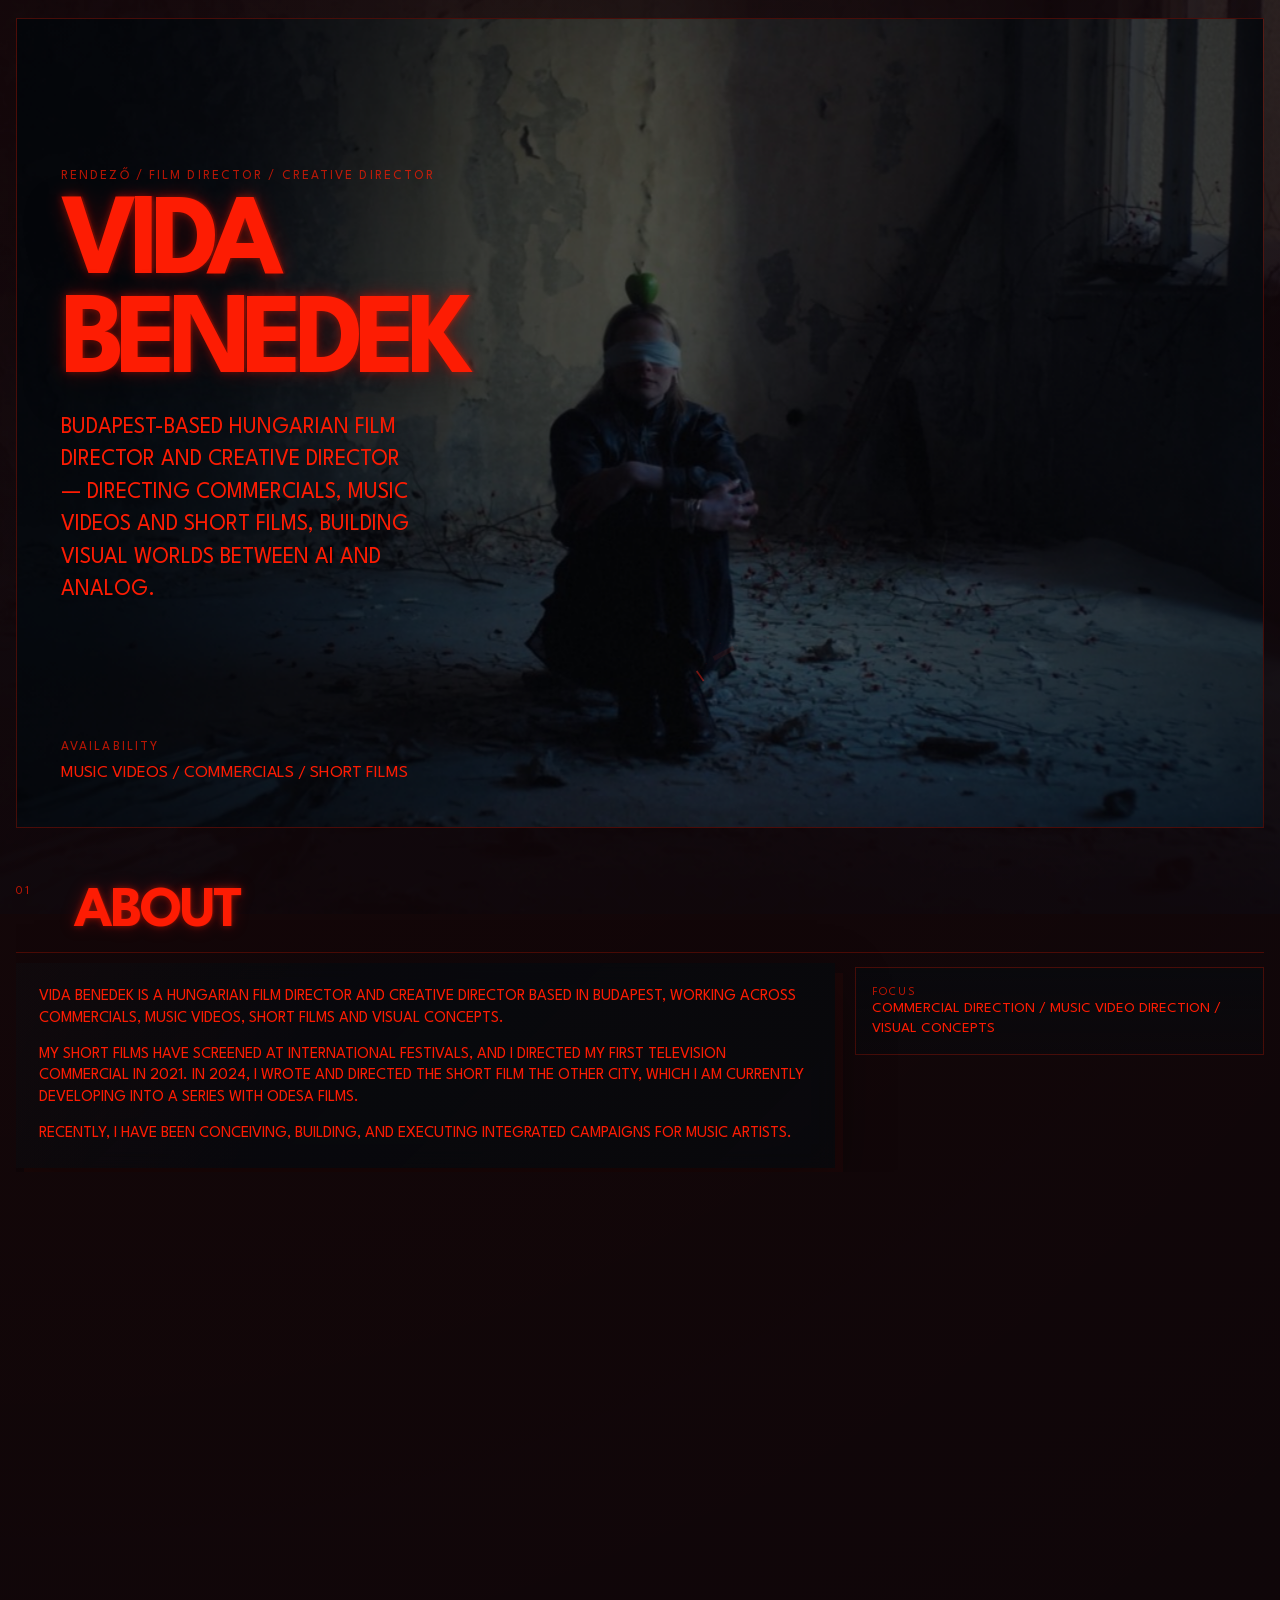
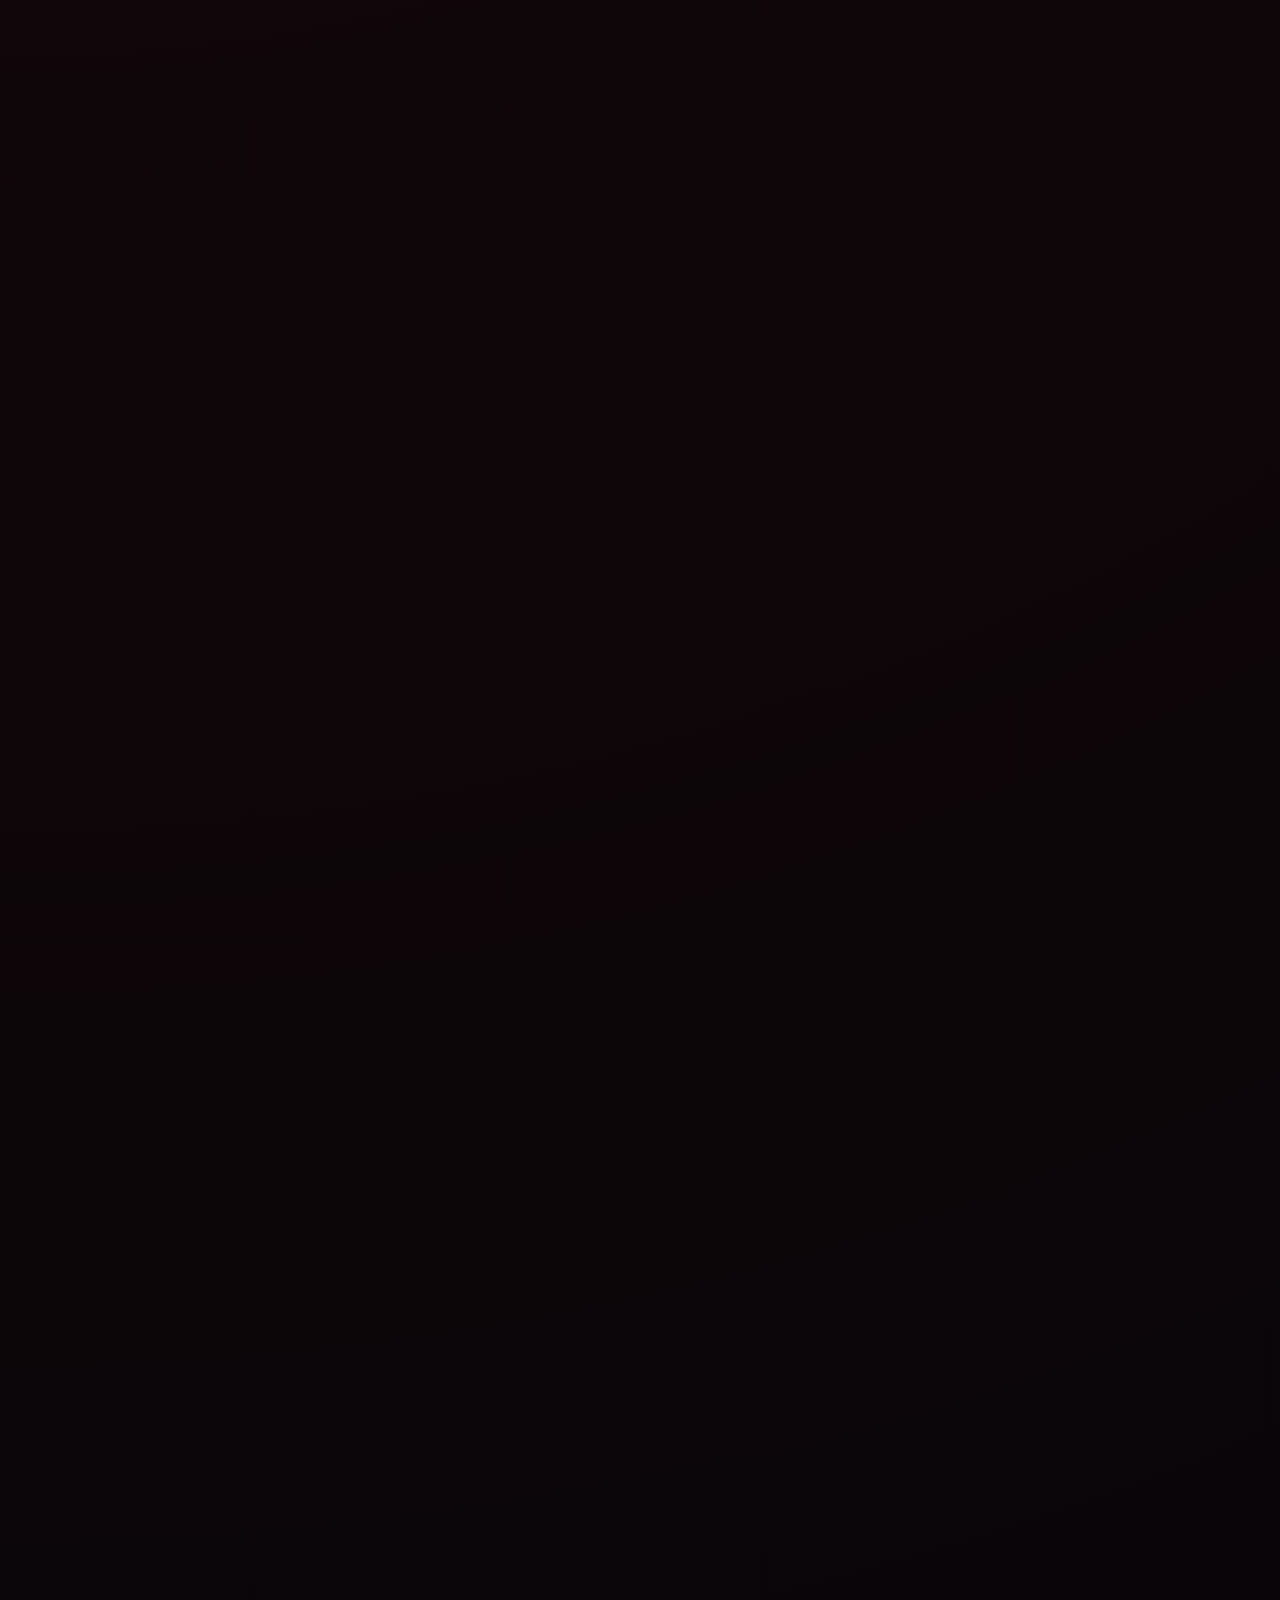
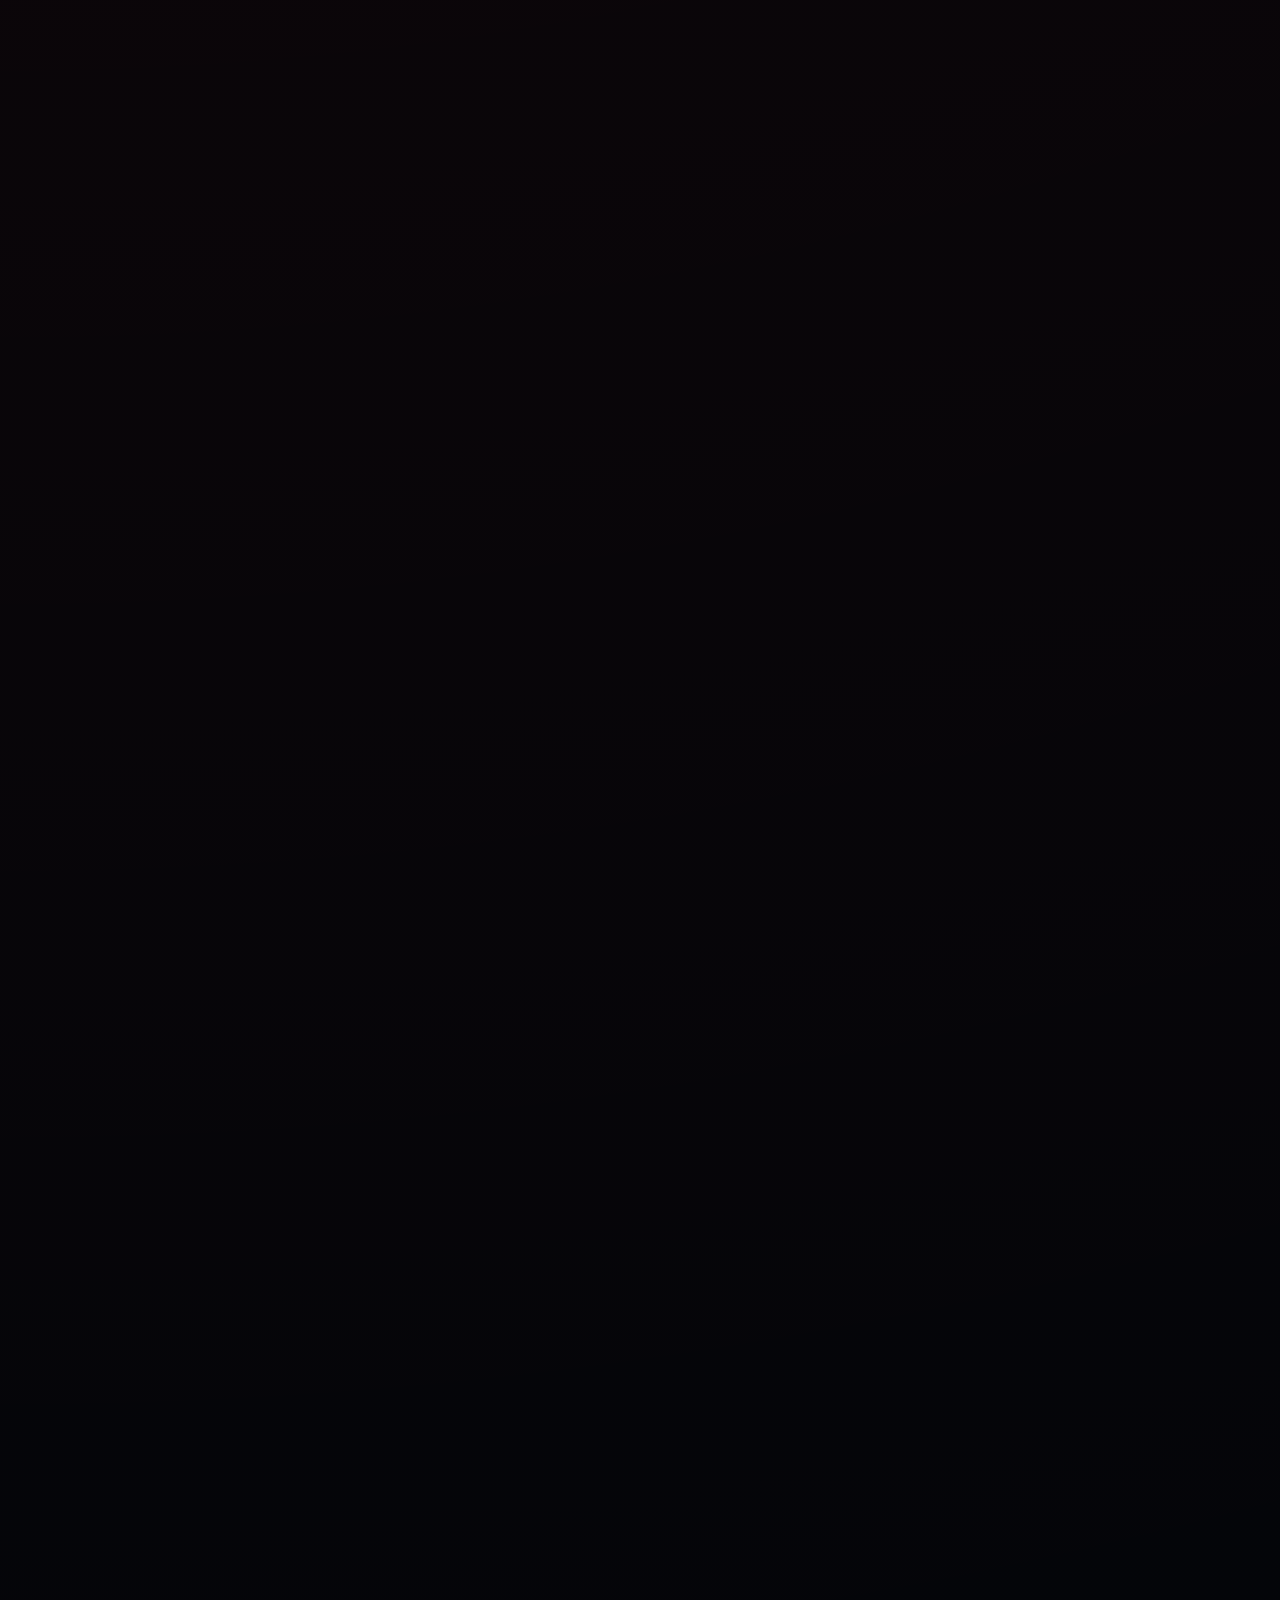
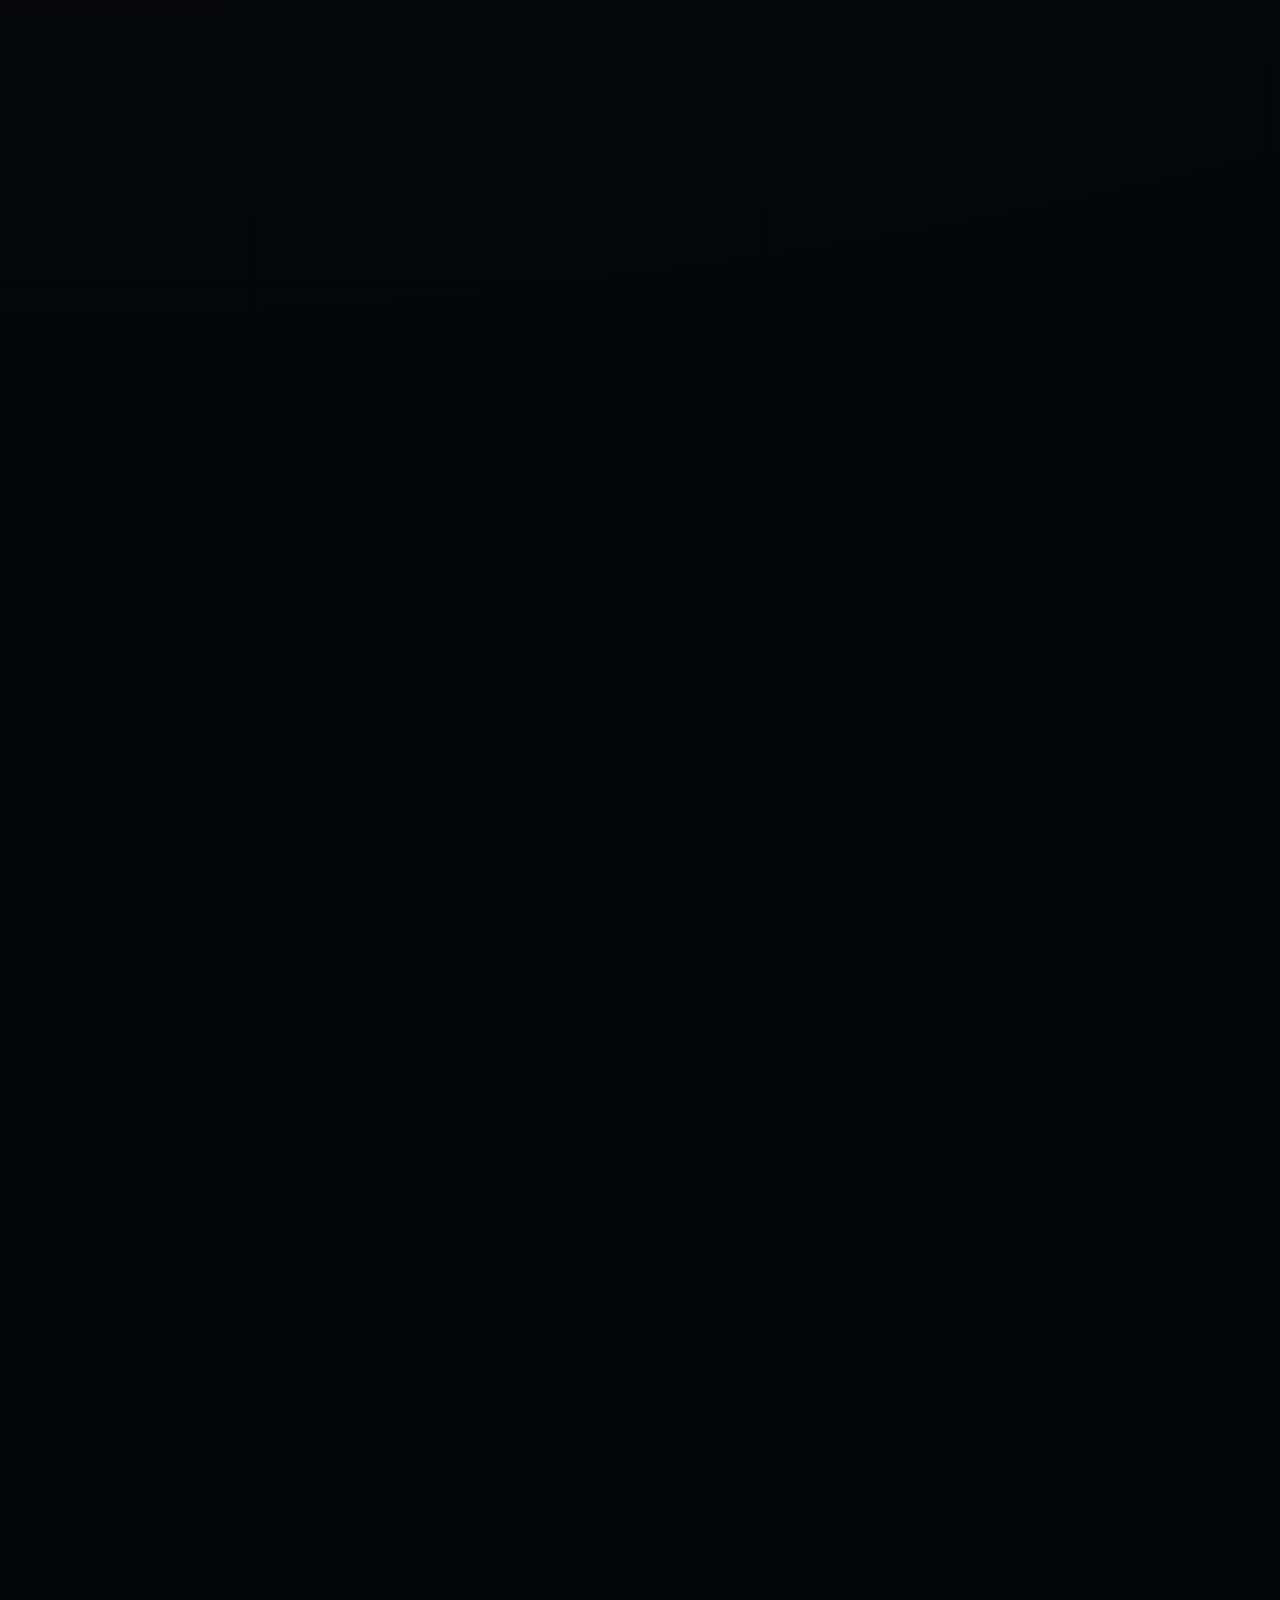
==== commit 4b85b5d2: "mobil javitas" ====
--- a/index.html
+++ b/index.html
@@ -46,7 +46,7 @@
   <link rel="preload" as="image" href="optimized/hero-background-1200.jpg" fetchpriority="high">
   <link rel="preload" as="font" href="fonts/league-spartan-latin.woff2" type="font/woff2" crossorigin>
   <link rel="preload" as="font" href="fonts/league-spartan-latin-ext.woff2" type="font/woff2" crossorigin>
-  <link rel="stylesheet" href="styles.css?v=20261120-mobile-typography-scale">
+  <link rel="stylesheet" href="styles.css?v=20261120-mobile-carousel-fix">
   <noscript>
     <style>
       .panel { opacity: 1; transform: none; }
--- a/styles.css
+++ b/styles.css
@@ -108,7 +108,7 @@
   transform: translateY(-160%);
 }
 
-.skip-link:focus {
+.skip-link:focus-visible {
   transform: translateY(0);
 }
 
@@ -2137,7 +2137,7 @@
   }
 
   .press-track {
-    grid-auto-columns: minmax(0, calc(100vw - 56px));
+    grid-auto-columns: 88%;
     gap: 12px;
     padding: 4px 10px 16px 0;
     scroll-padding-inline: 0;
@@ -2456,7 +2456,7 @@
   }
 
   .press-track {
-    grid-auto-columns: minmax(0, calc(100vw - 48px));
+    grid-auto-columns: 92%;
   }
 
   .press-card {
@@ -2469,6 +2469,10 @@
 }
 
 @media (hover: none) and (pointer: coarse) {
+  .skip-link {
+    display: none;
+  }
+
   .site-nav a:hover,
   .site-nav a.is-blob-tracked,
   .menu-toggle:hover,
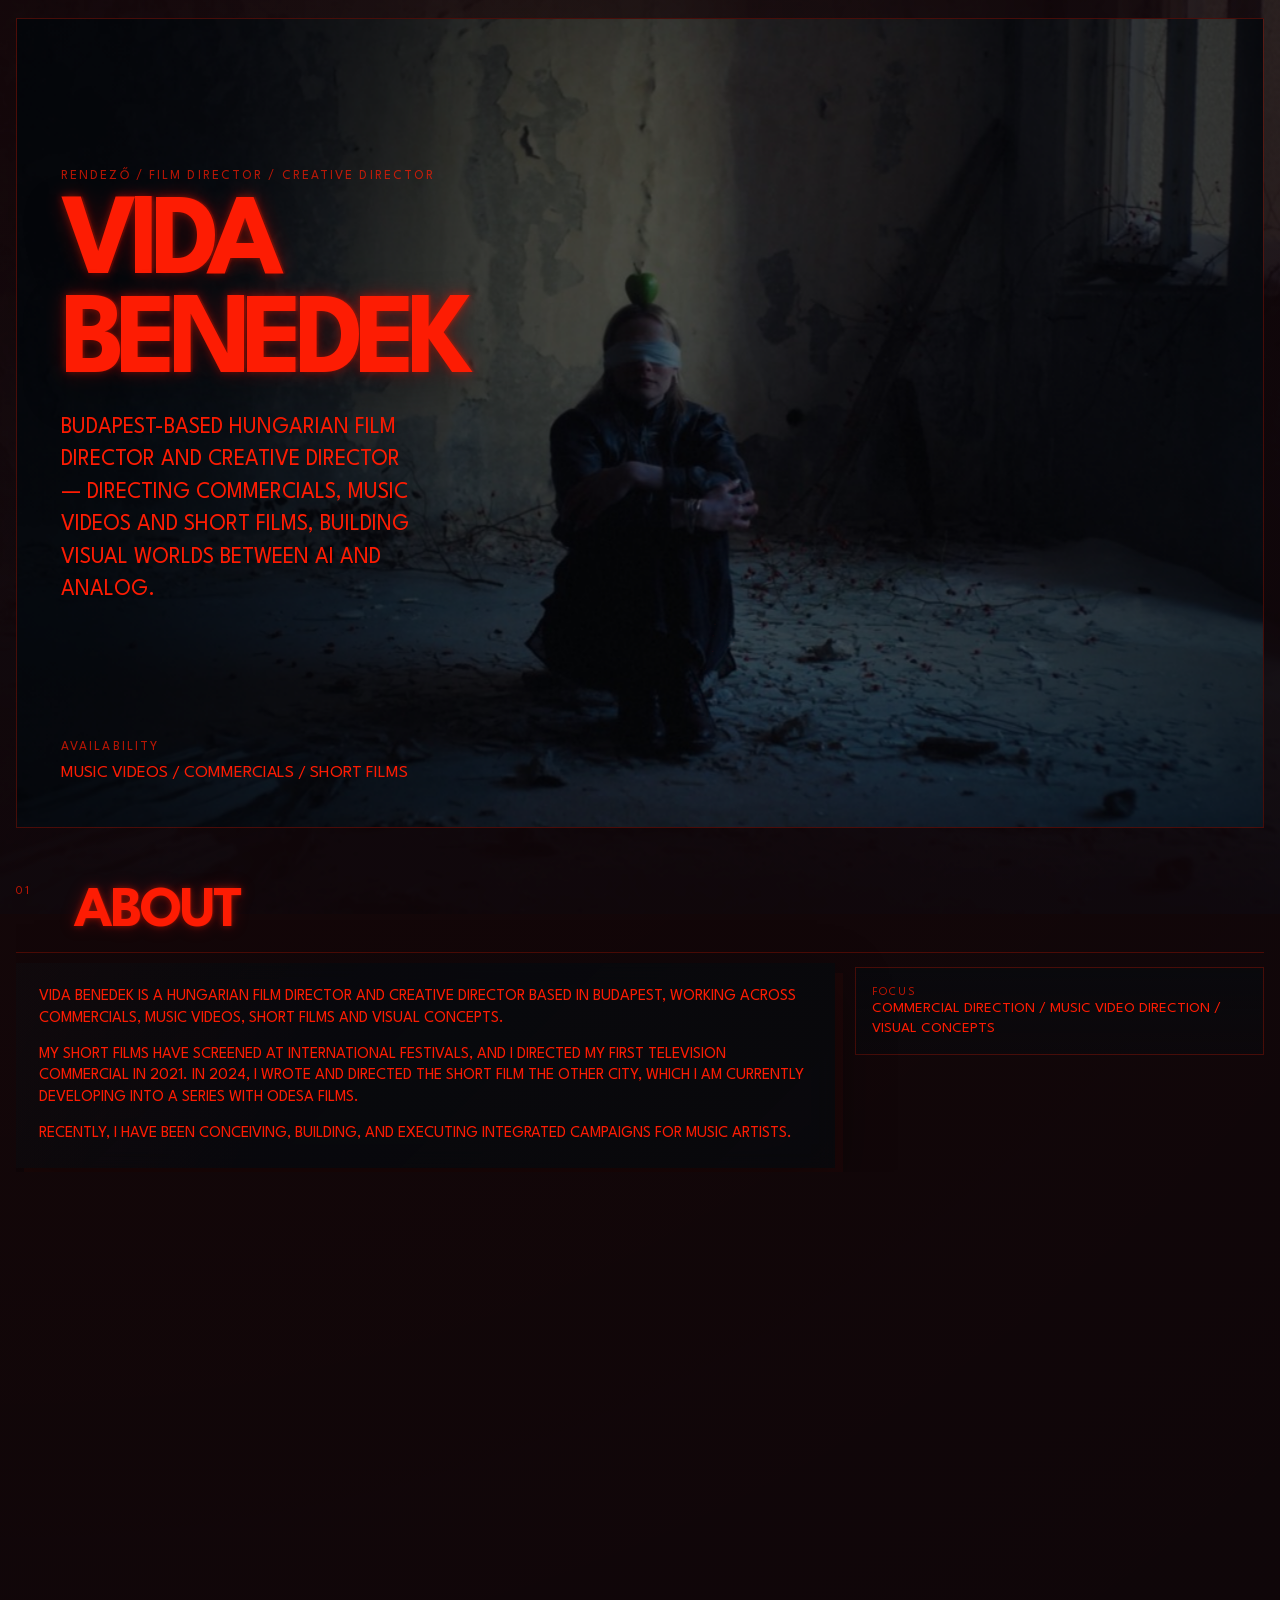
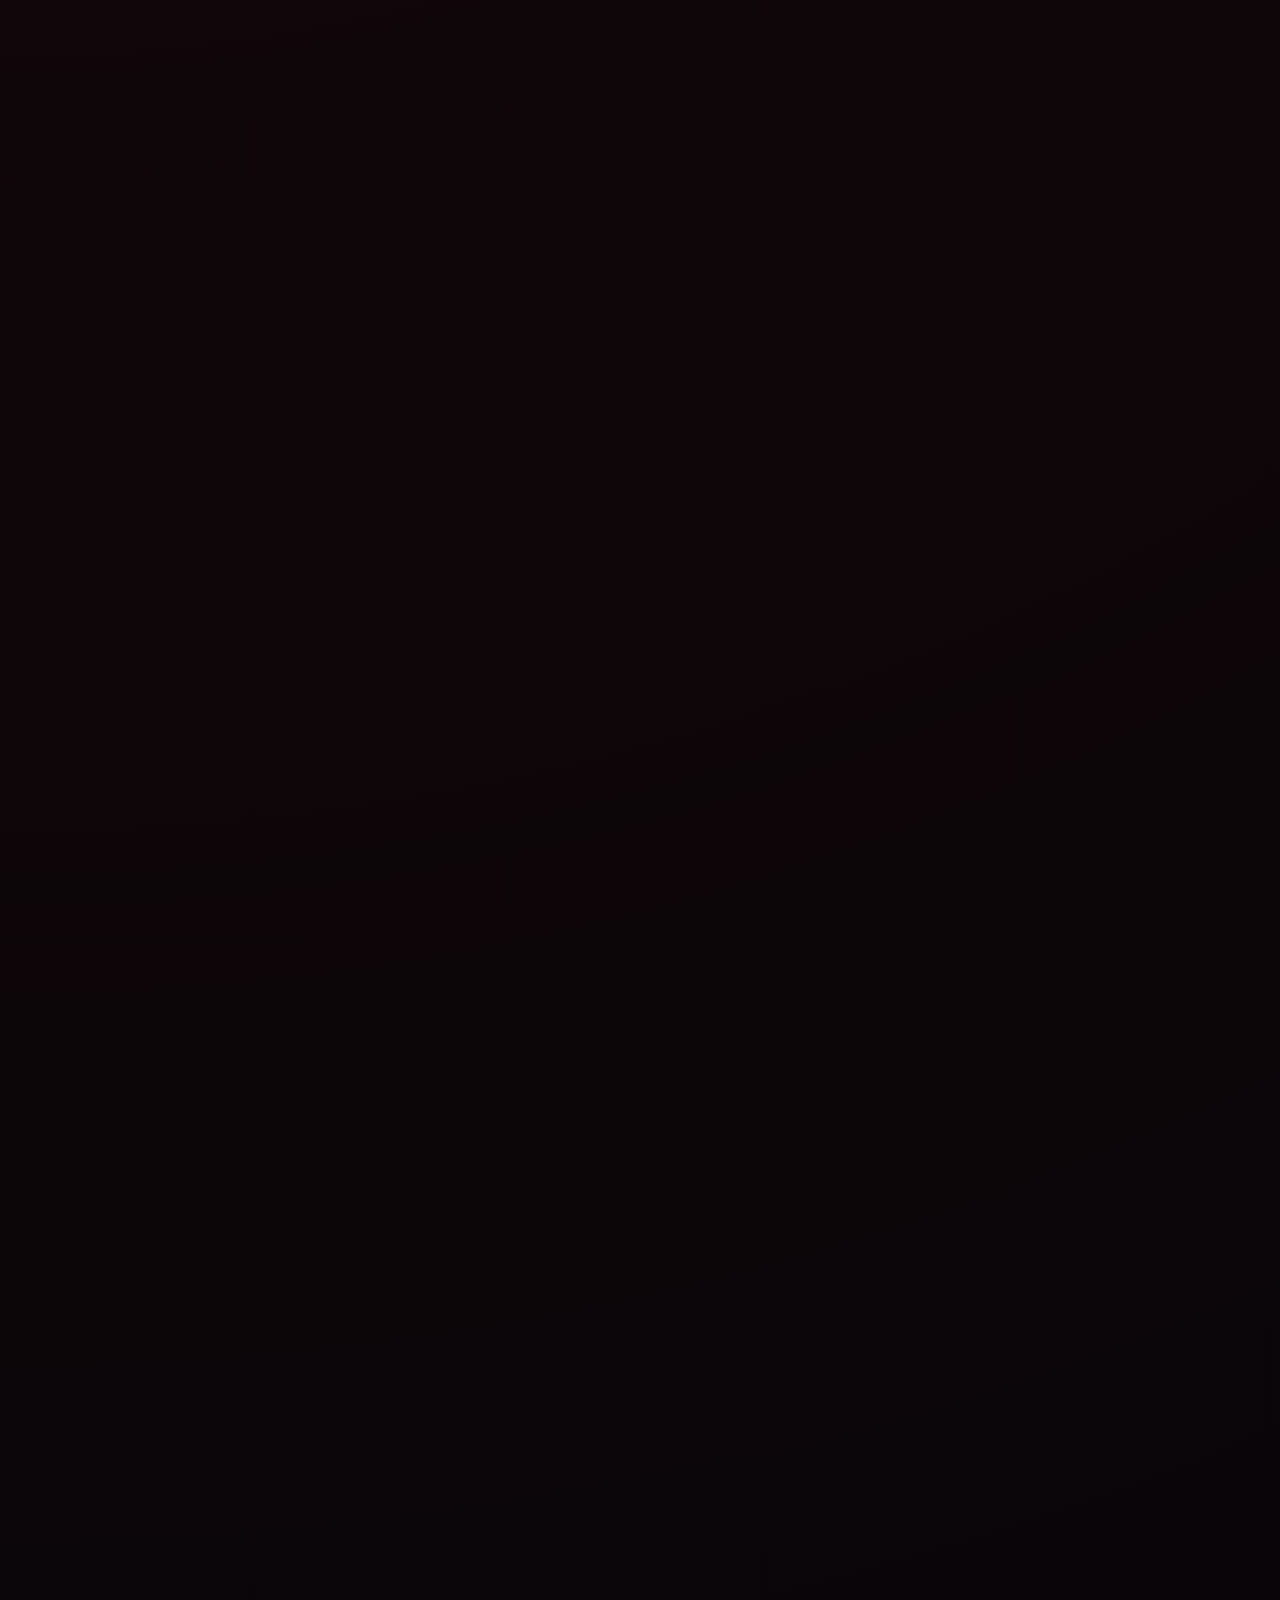
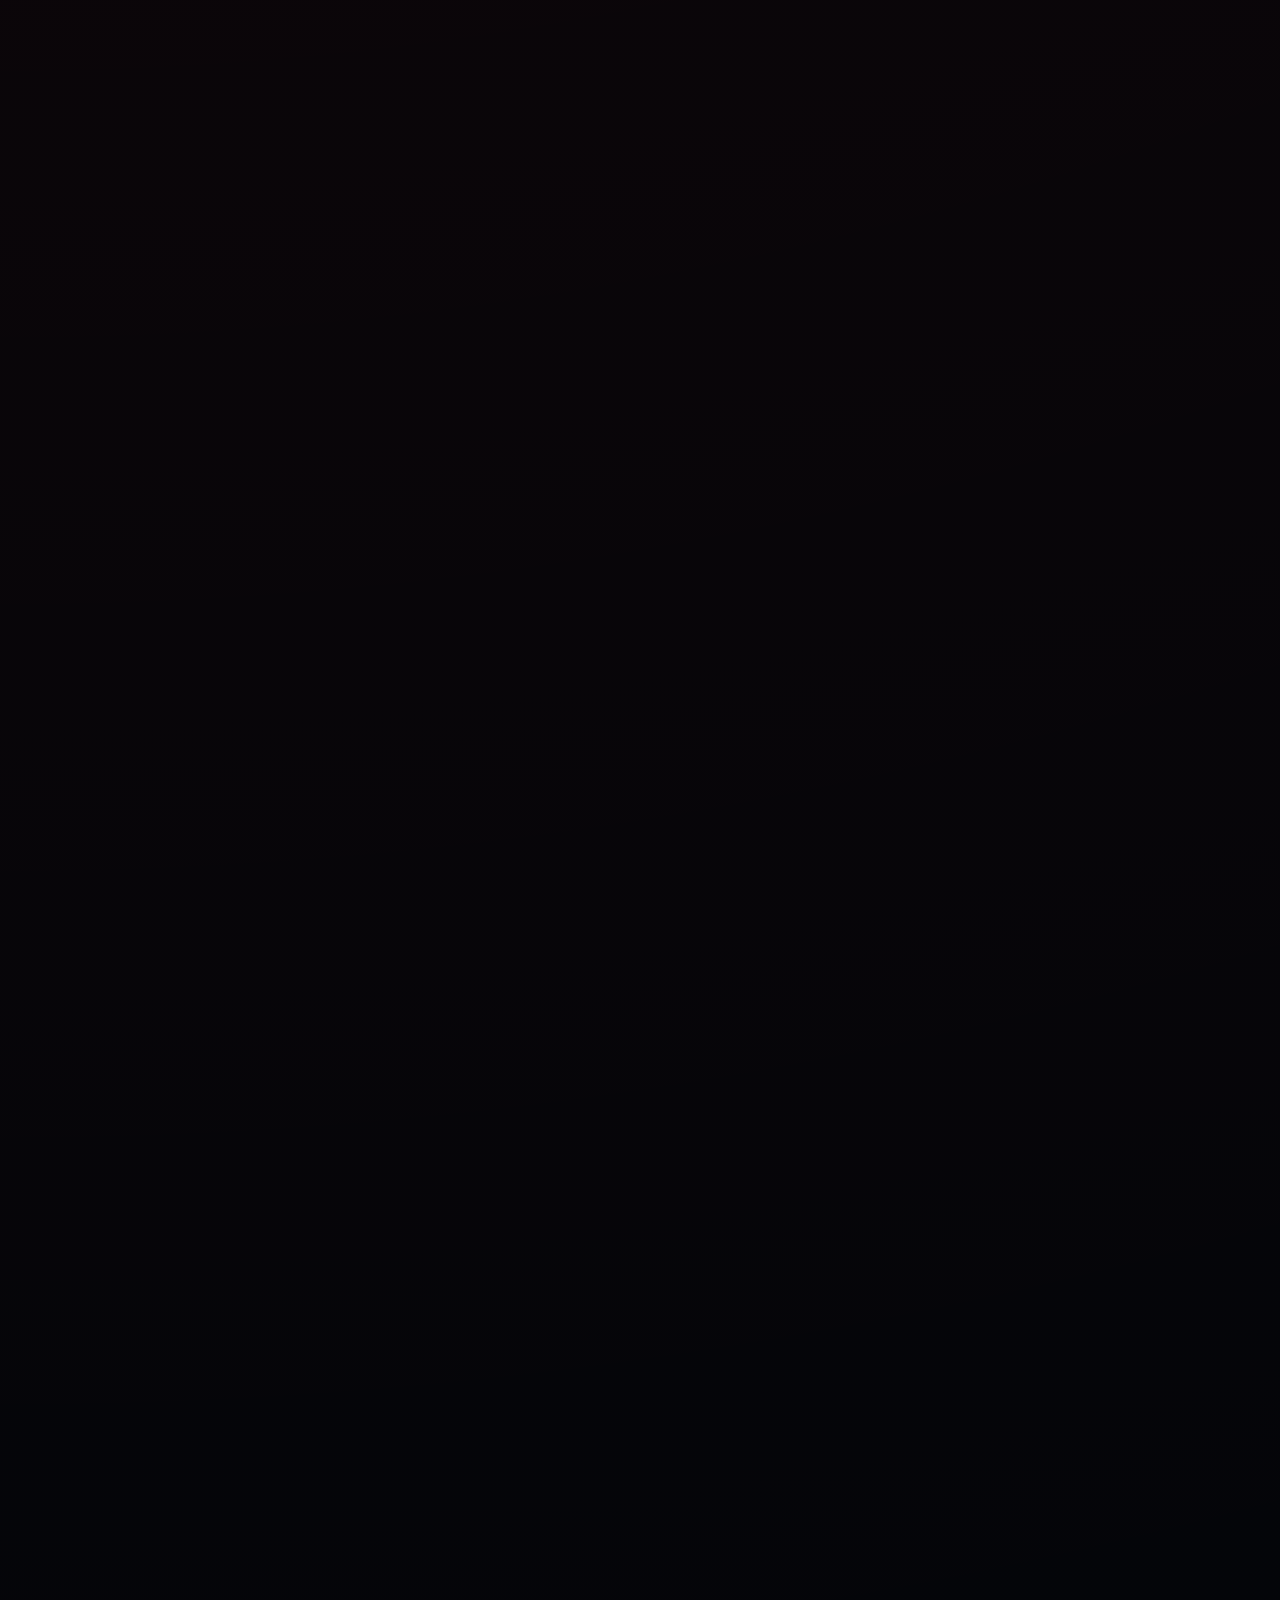
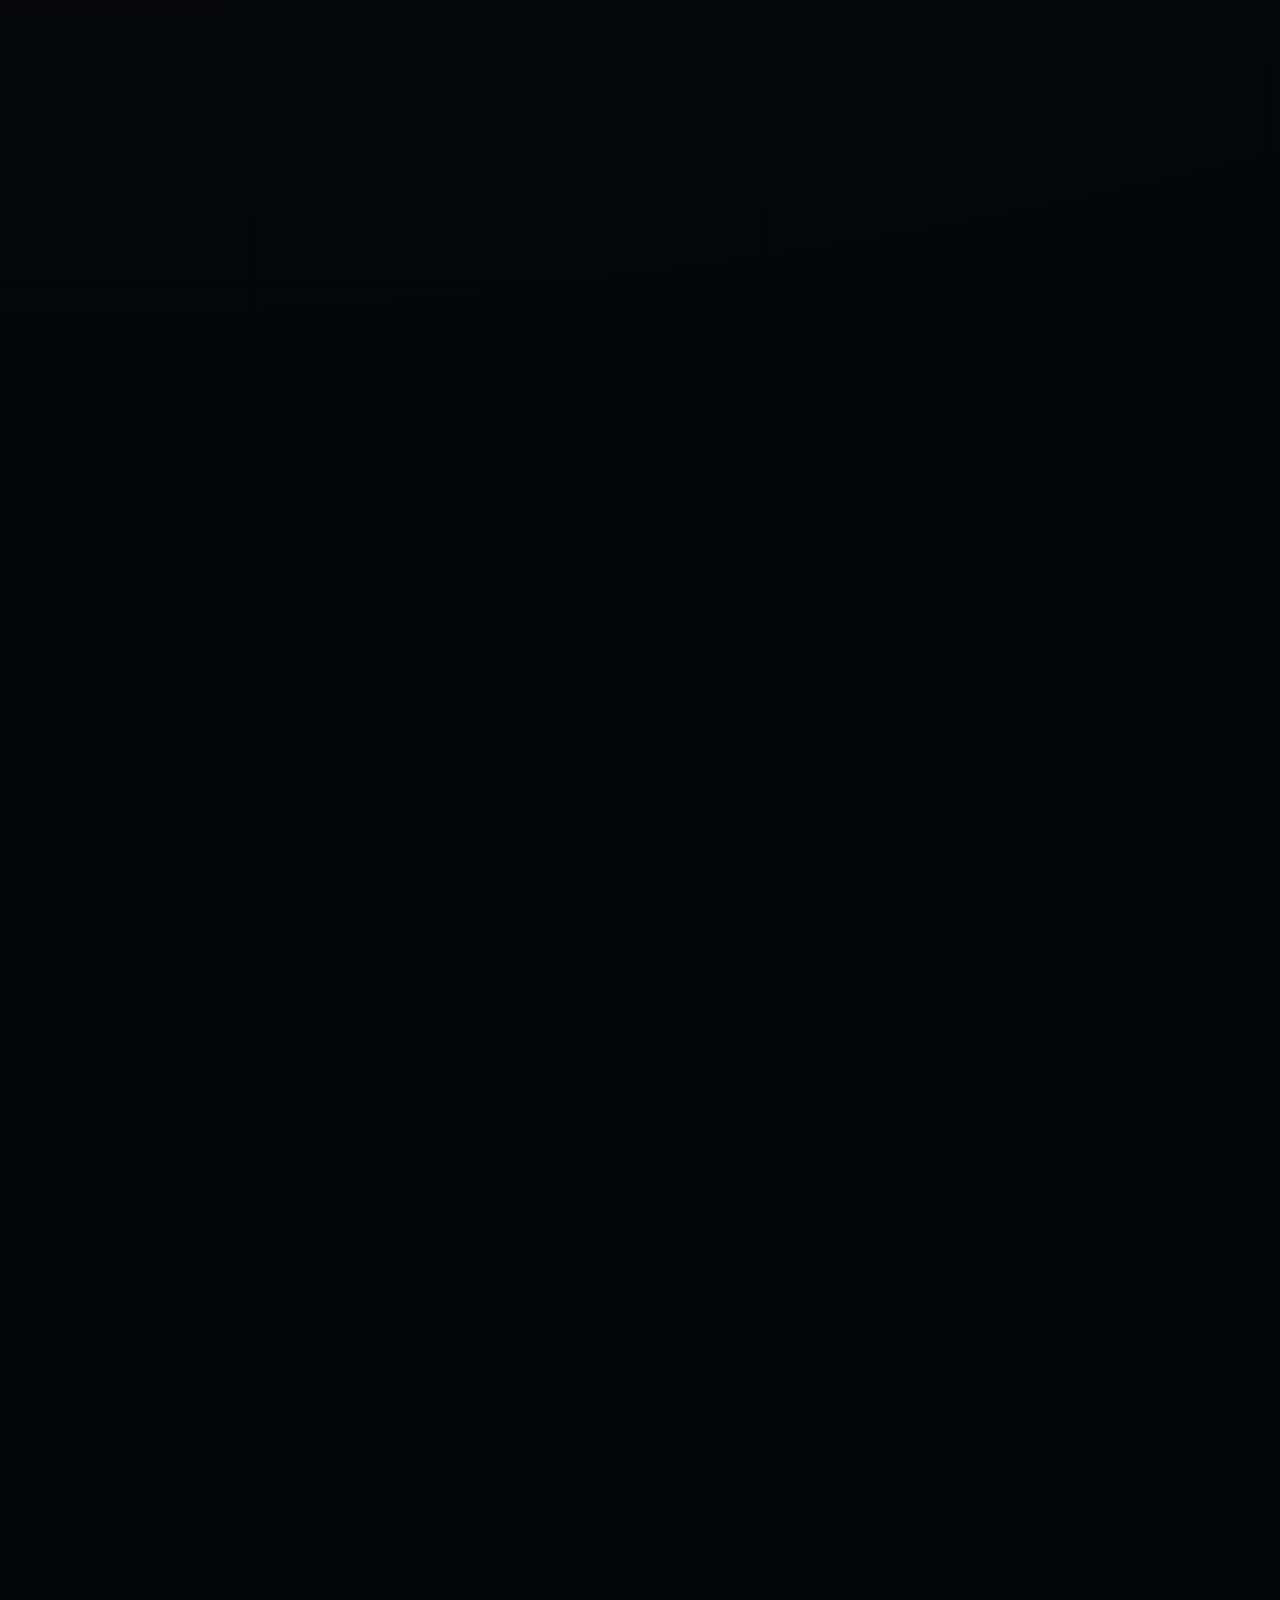
==== commit 65b261b5: "Fix press links and mobile carousel" ====
--- a/index.html
+++ b/index.html
@@ -46,7 +46,7 @@
   <link rel="preload" as="image" href="optimized/hero-background-1200.jpg" fetchpriority="high">
   <link rel="preload" as="font" href="fonts/league-spartan-latin.woff2" type="font/woff2" crossorigin>
   <link rel="preload" as="font" href="fonts/league-spartan-latin-ext.woff2" type="font/woff2" crossorigin>
-  <link rel="stylesheet" href="styles.css?v=20261120-mobile-carousel-fix">
+  <link rel="stylesheet" href="styles.css?v=20261120-mobile-press-cleanup">
   <noscript>
     <style>
       .panel { opacity: 1; transform: none; }
@@ -942,6 +942,6 @@
     </main>
   </div>
 
-  <script src="script.js?v=20261120-mobile-press"></script>
+  <script src="script.js?v=20261120-native-press-links"></script>
 </body>
 </html>
--- a/styles.css
+++ b/styles.css
@@ -1362,21 +1362,6 @@
   border-top: 1px solid var(--line-strong);
 }
 
-.press-archive::before {
-  content: "PRESS";
-  position: absolute;
-  top: -0.08em;
-  right: -0.02em;
-  z-index: -1;
-  color: transparent;
-  font-size: clamp(5rem, 15vw, 14rem);
-  font-weight: 700;
-  line-height: 0.72;
-  letter-spacing: -0.08em;
-  -webkit-text-stroke: 1px rgba(253, 28, 3, 0.11);
-  pointer-events: none;
-}
-
 .press-archive-head {
   display: grid;
   grid-template-columns: minmax(0, 1.25fr) minmax(260px, 0.75fr);
@@ -1414,6 +1399,8 @@
 
 .press-carousel-shell {
   position: relative;
+  min-width: 0;
+  max-width: 100%;
 }
 
 .press-track {
@@ -1423,9 +1410,11 @@
   gap: var(--press-gap);
   padding: 6px max(1px, calc((100vw - min(100vw - 48px, var(--max-width))) / 2)) 24px 1px;
   overflow-x: auto;
+  max-width: 100%;
   overscroll-behavior-inline: contain;
+  overscroll-behavior-x: contain;
   scroll-behavior: smooth;
-  scroll-snap-type: inline mandatory;
+  scroll-snap-type: x mandatory;
   scrollbar-width: none;
   cursor: grab;
   touch-action: pan-x pan-y;
@@ -2137,6 +2126,7 @@
   }
 
   .press-track {
+    width: 100%;
     grid-auto-columns: 88%;
     gap: 12px;
     padding: 4px 10px 16px 0;
@@ -2145,6 +2135,8 @@
   }
 
   .press-card {
+    width: 100%;
+    max-width: 100%;
     height: clamp(350px, 106vw, 380px);
     min-height: 0;
   }
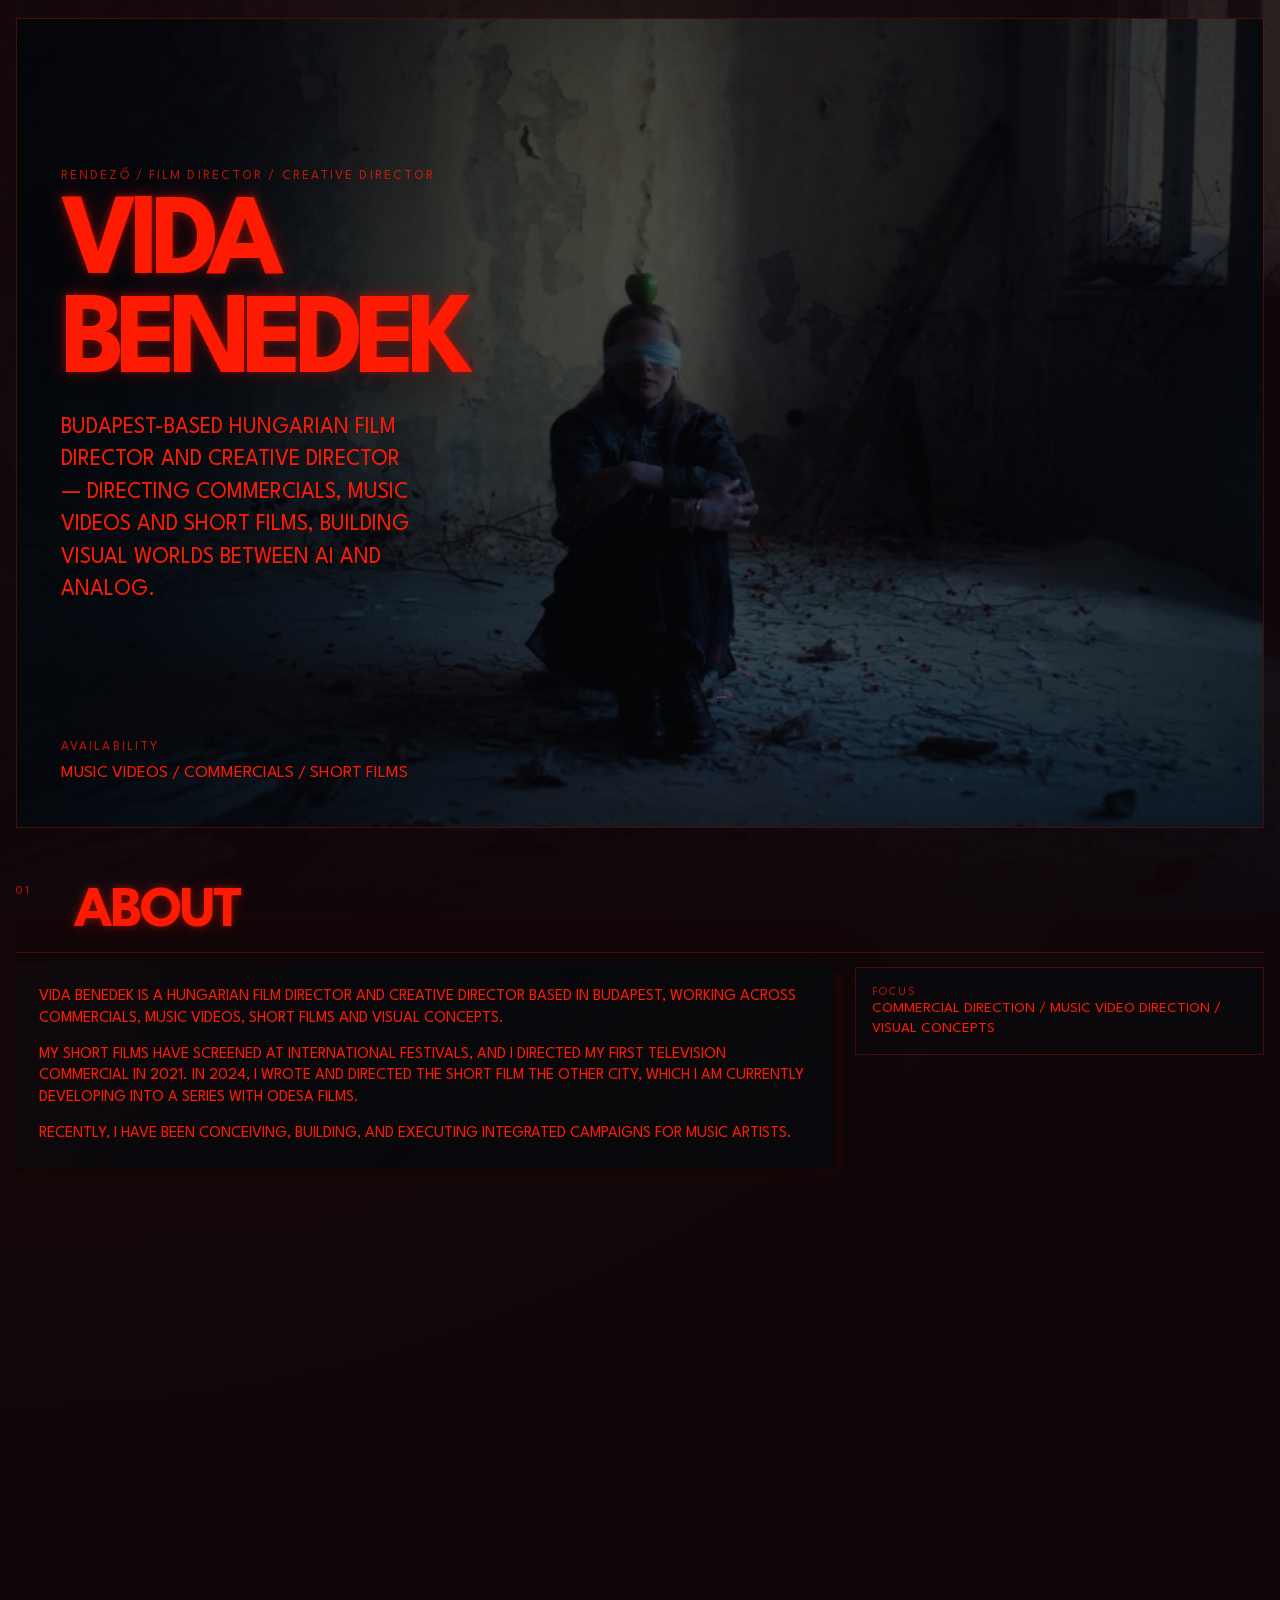
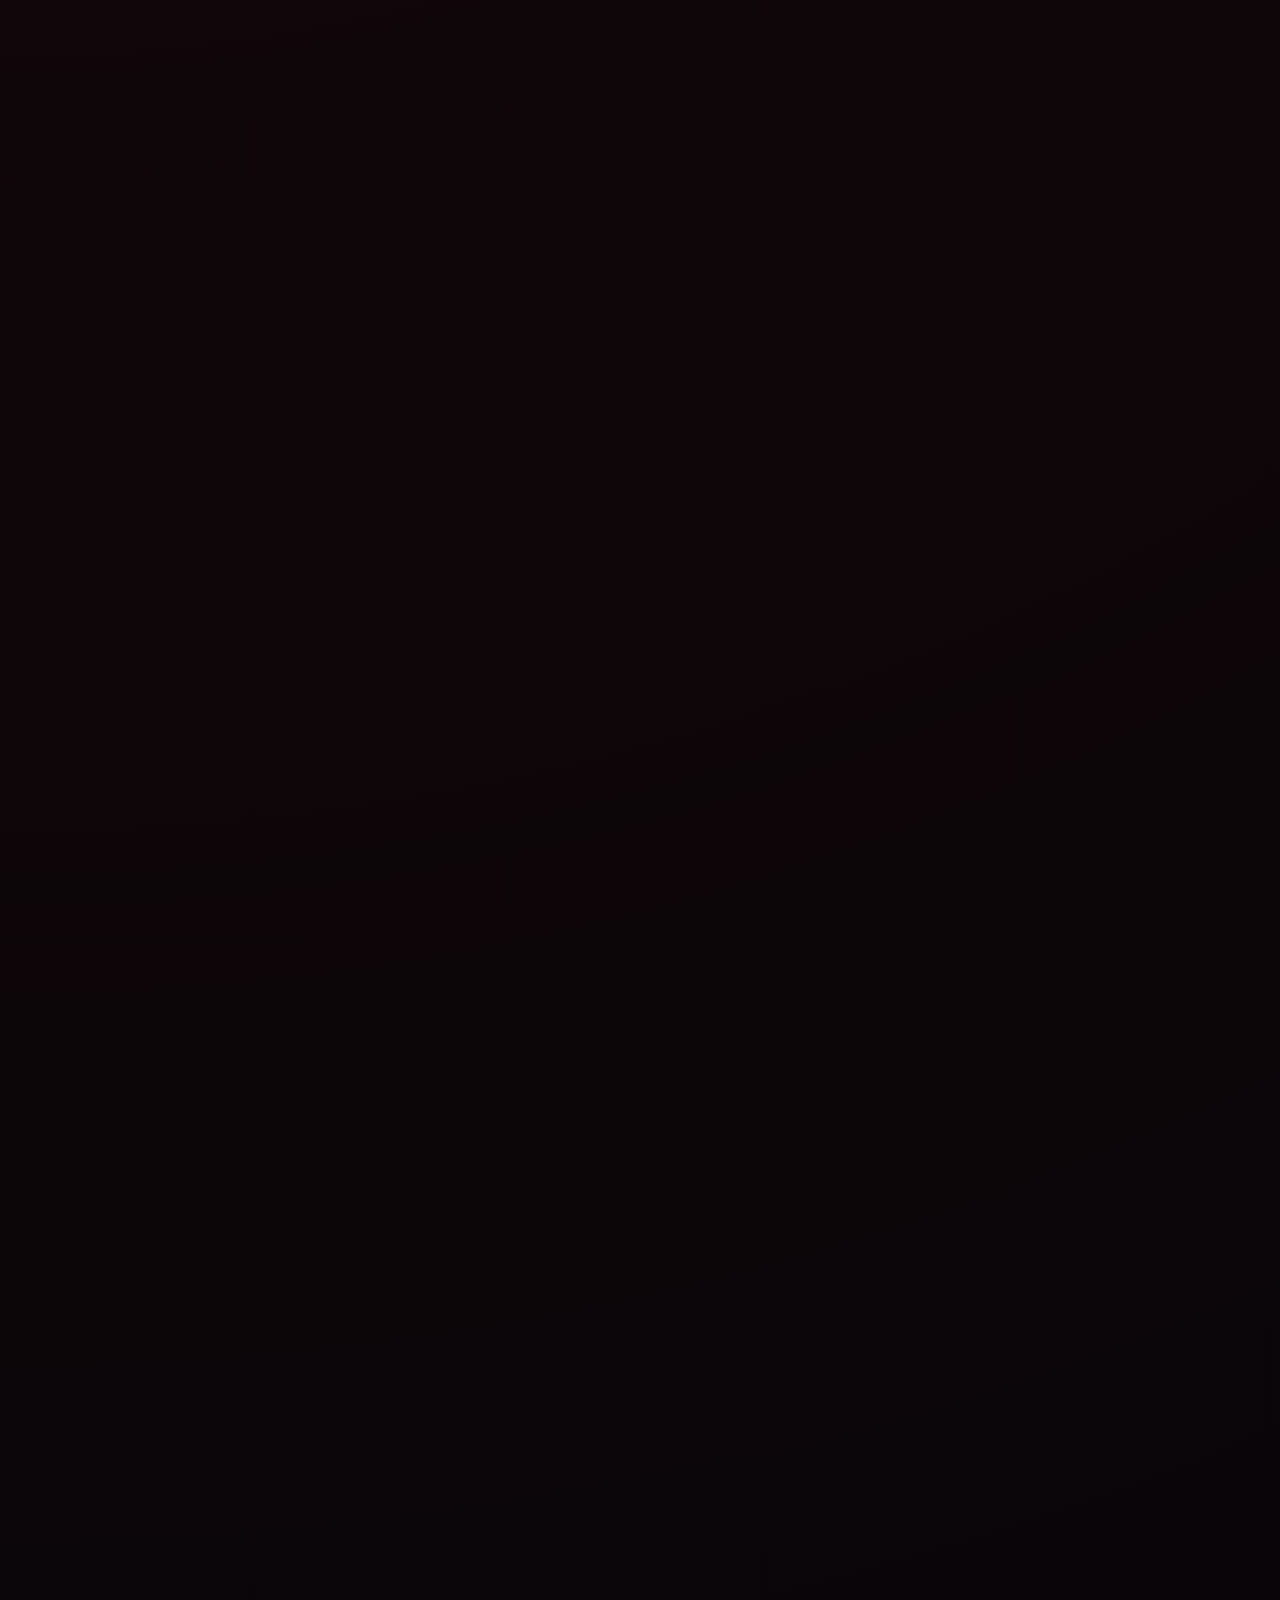
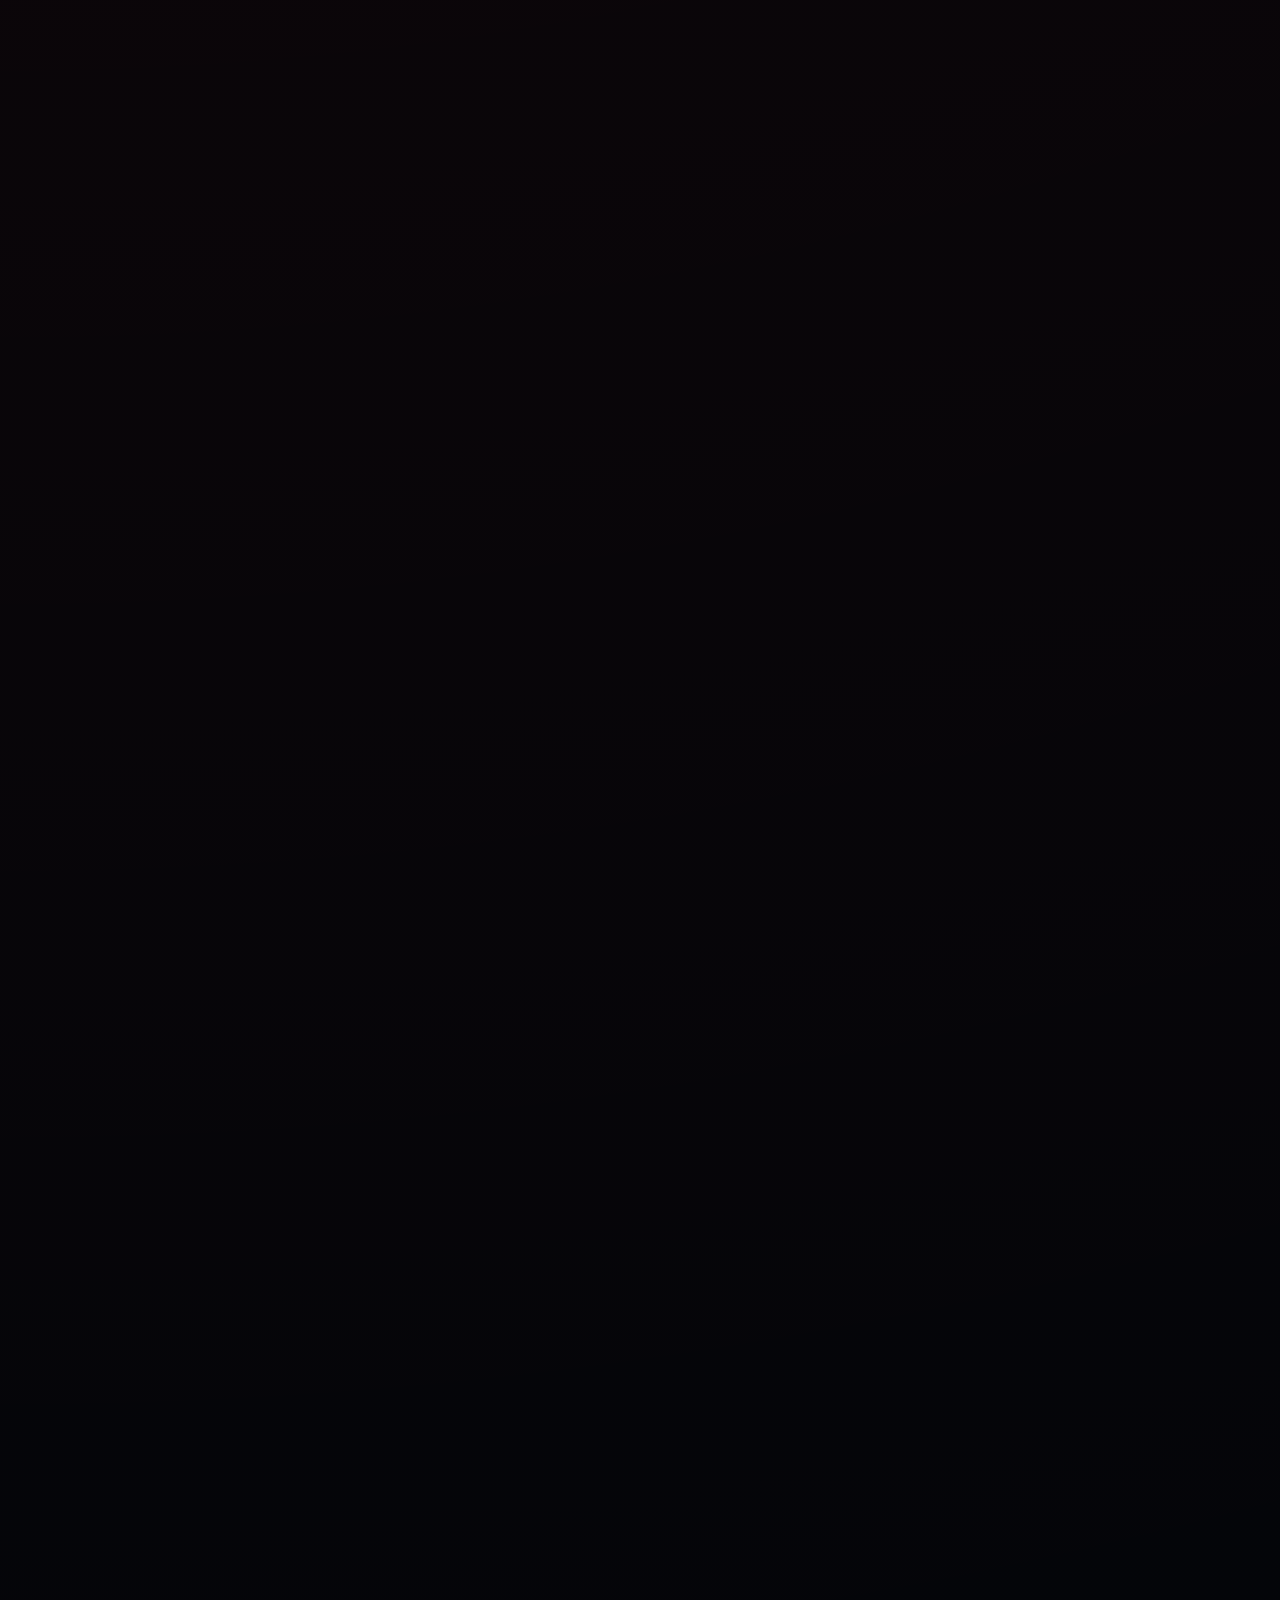
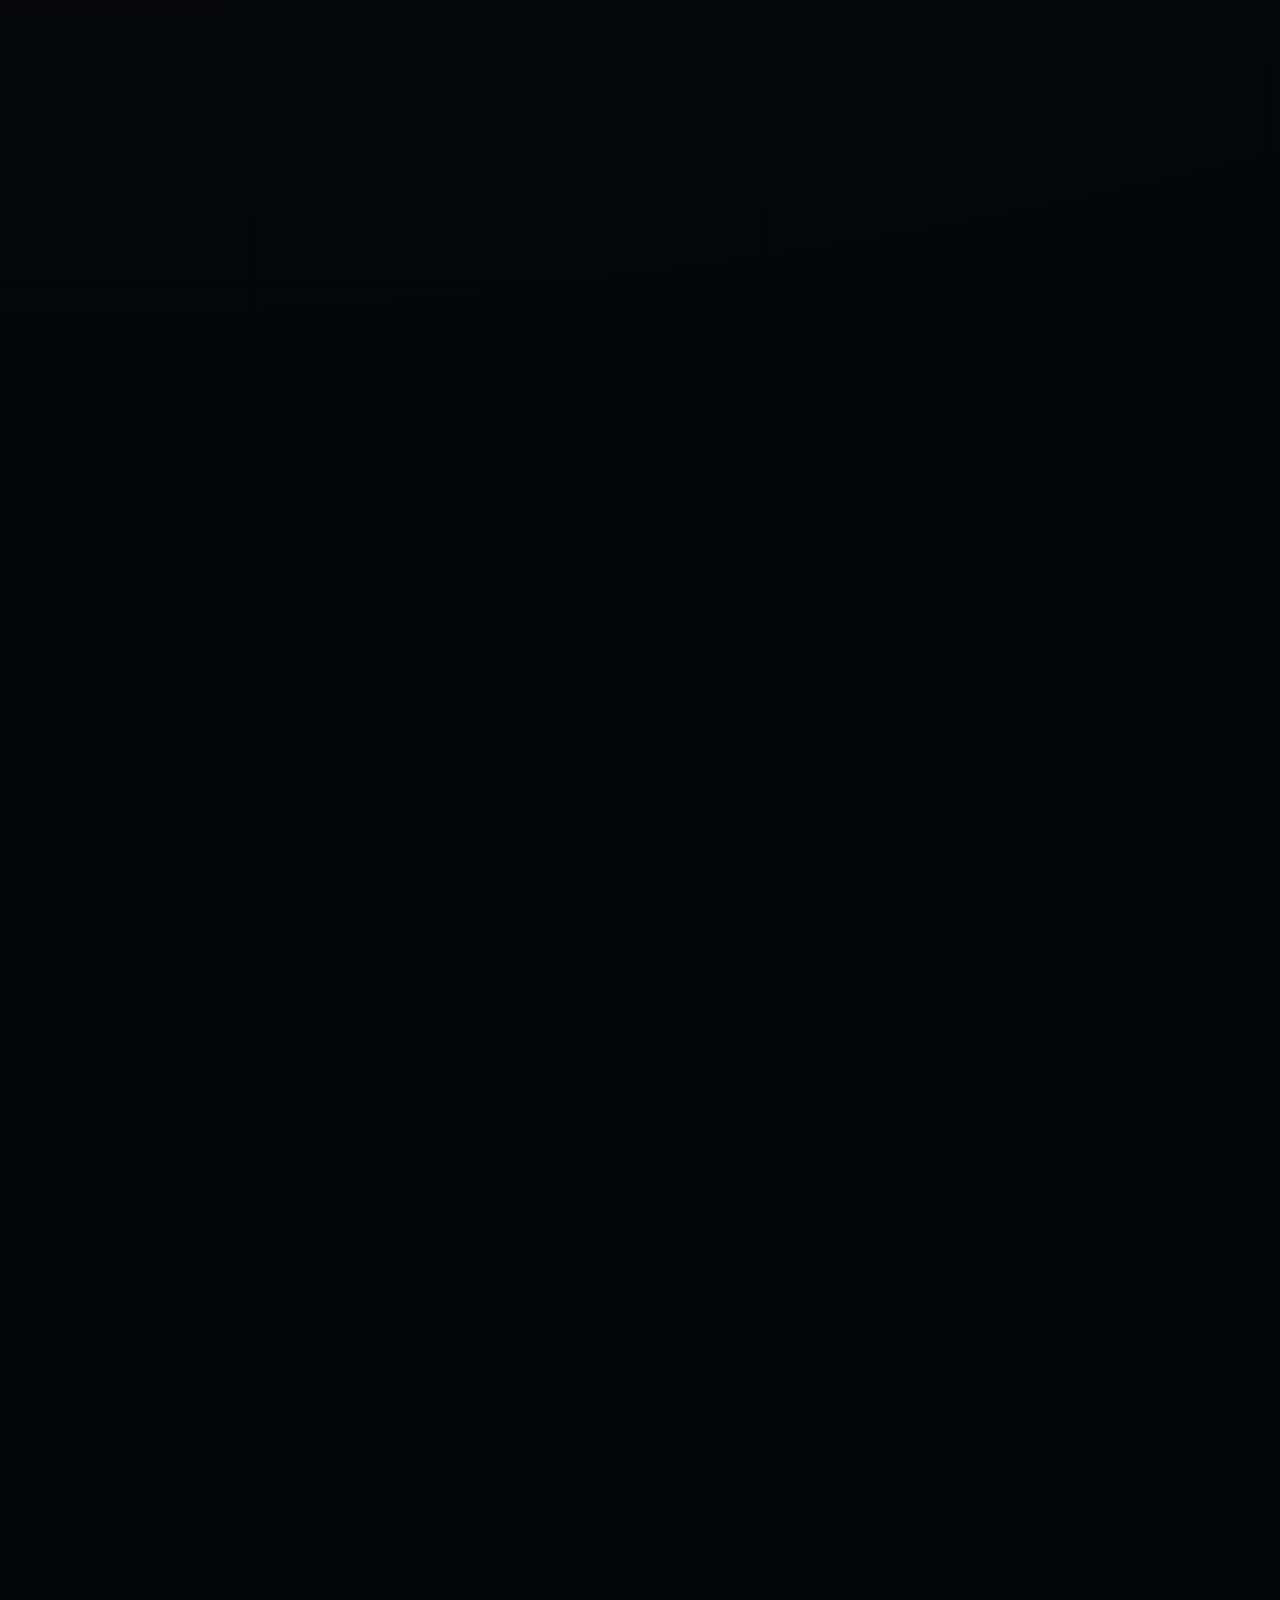
==== commit d66c49ed: "Enable hero title animation on mobile" ====
--- a/index.html
+++ b/index.html
@@ -942,6 +942,6 @@
     </main>
   </div>
 
-  <script src="script.js?v=20261120-native-press-links"></script>
+  <script src="script.js?v=20261121-mobile-title-decode"></script>
 </body>
 </html>
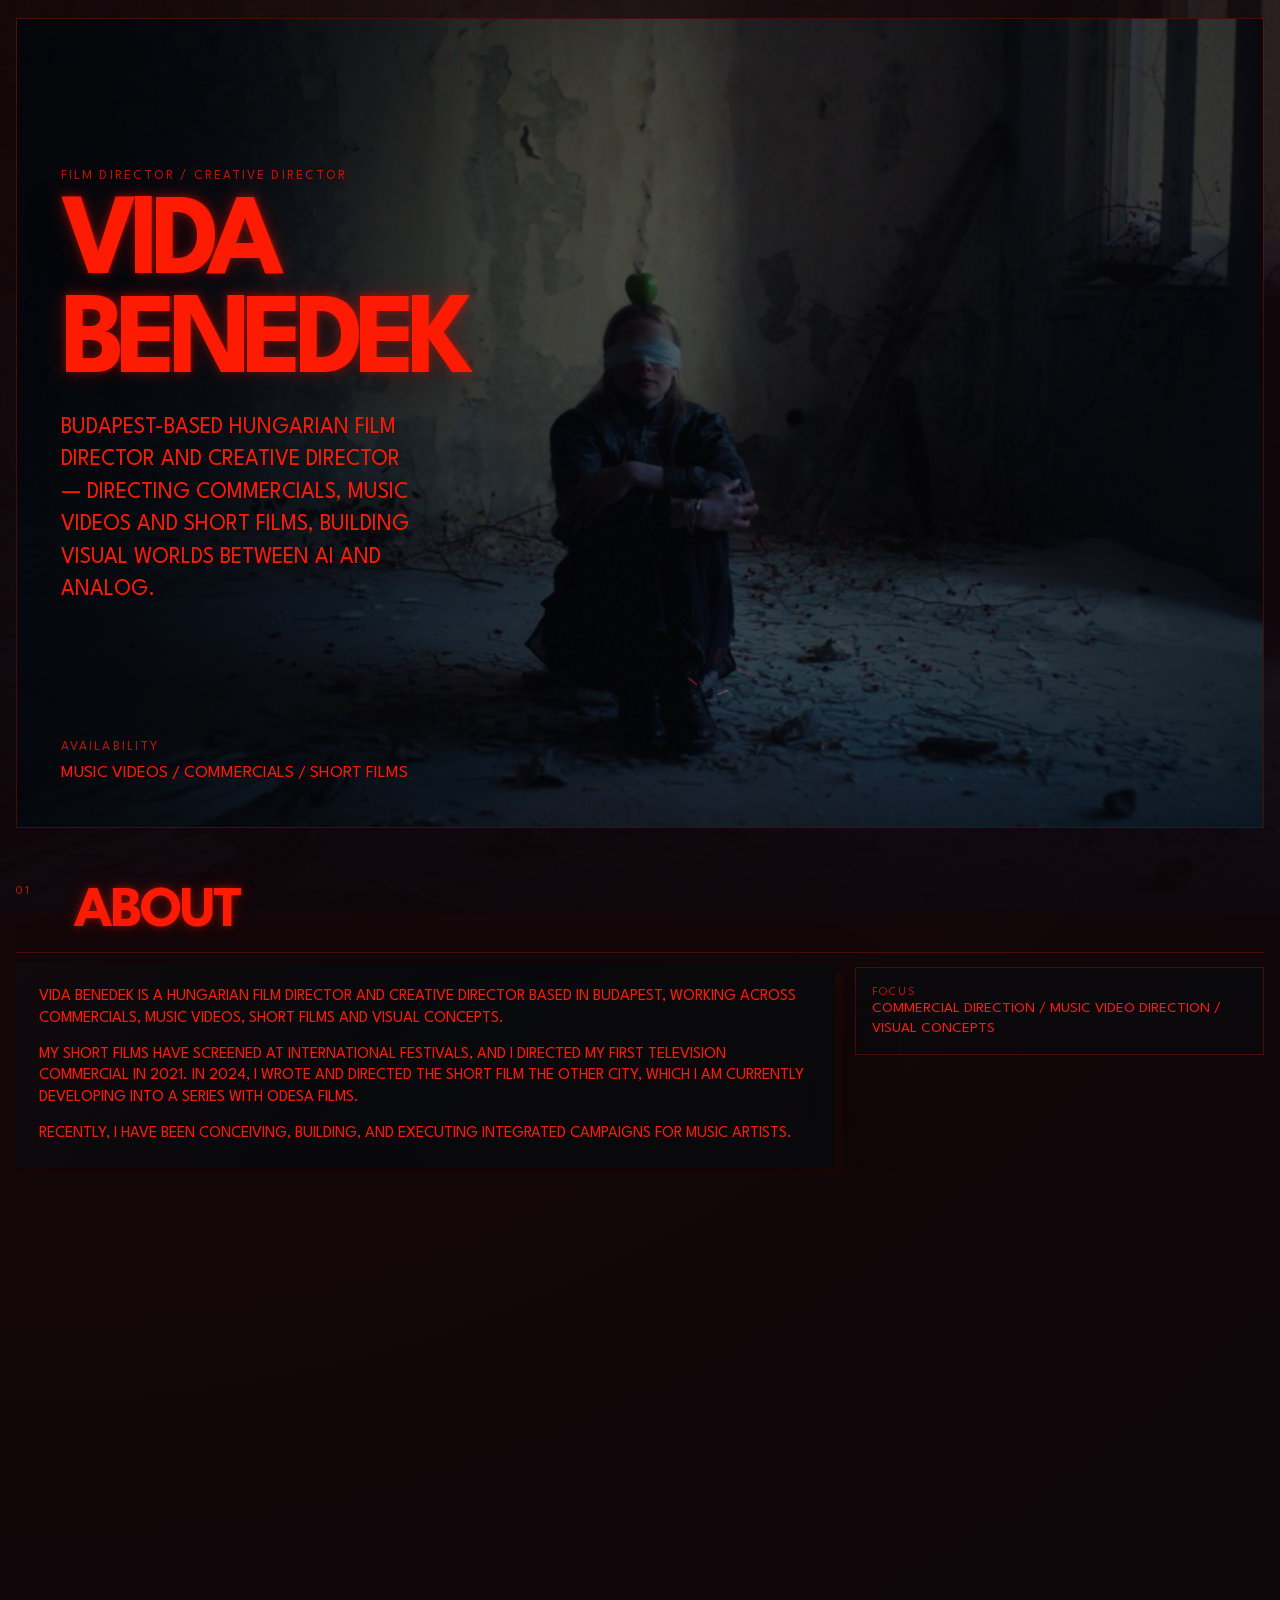
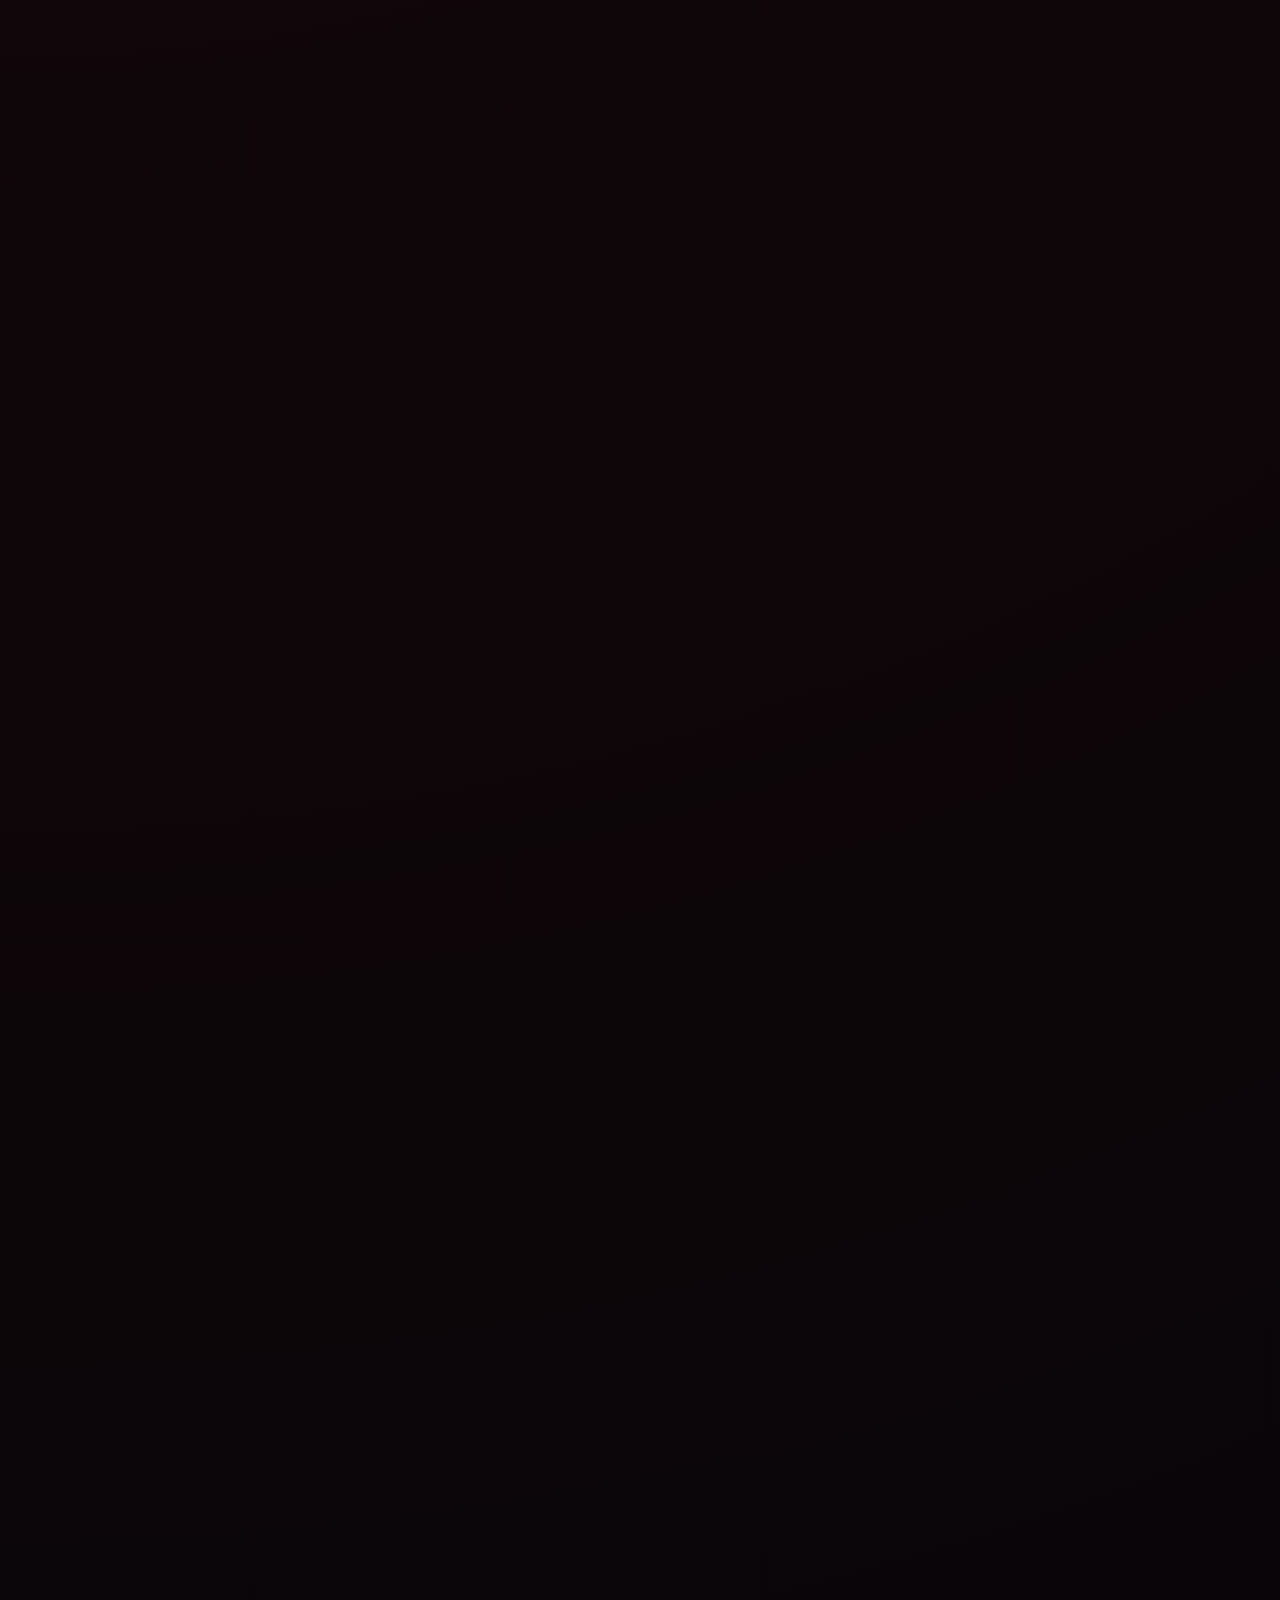
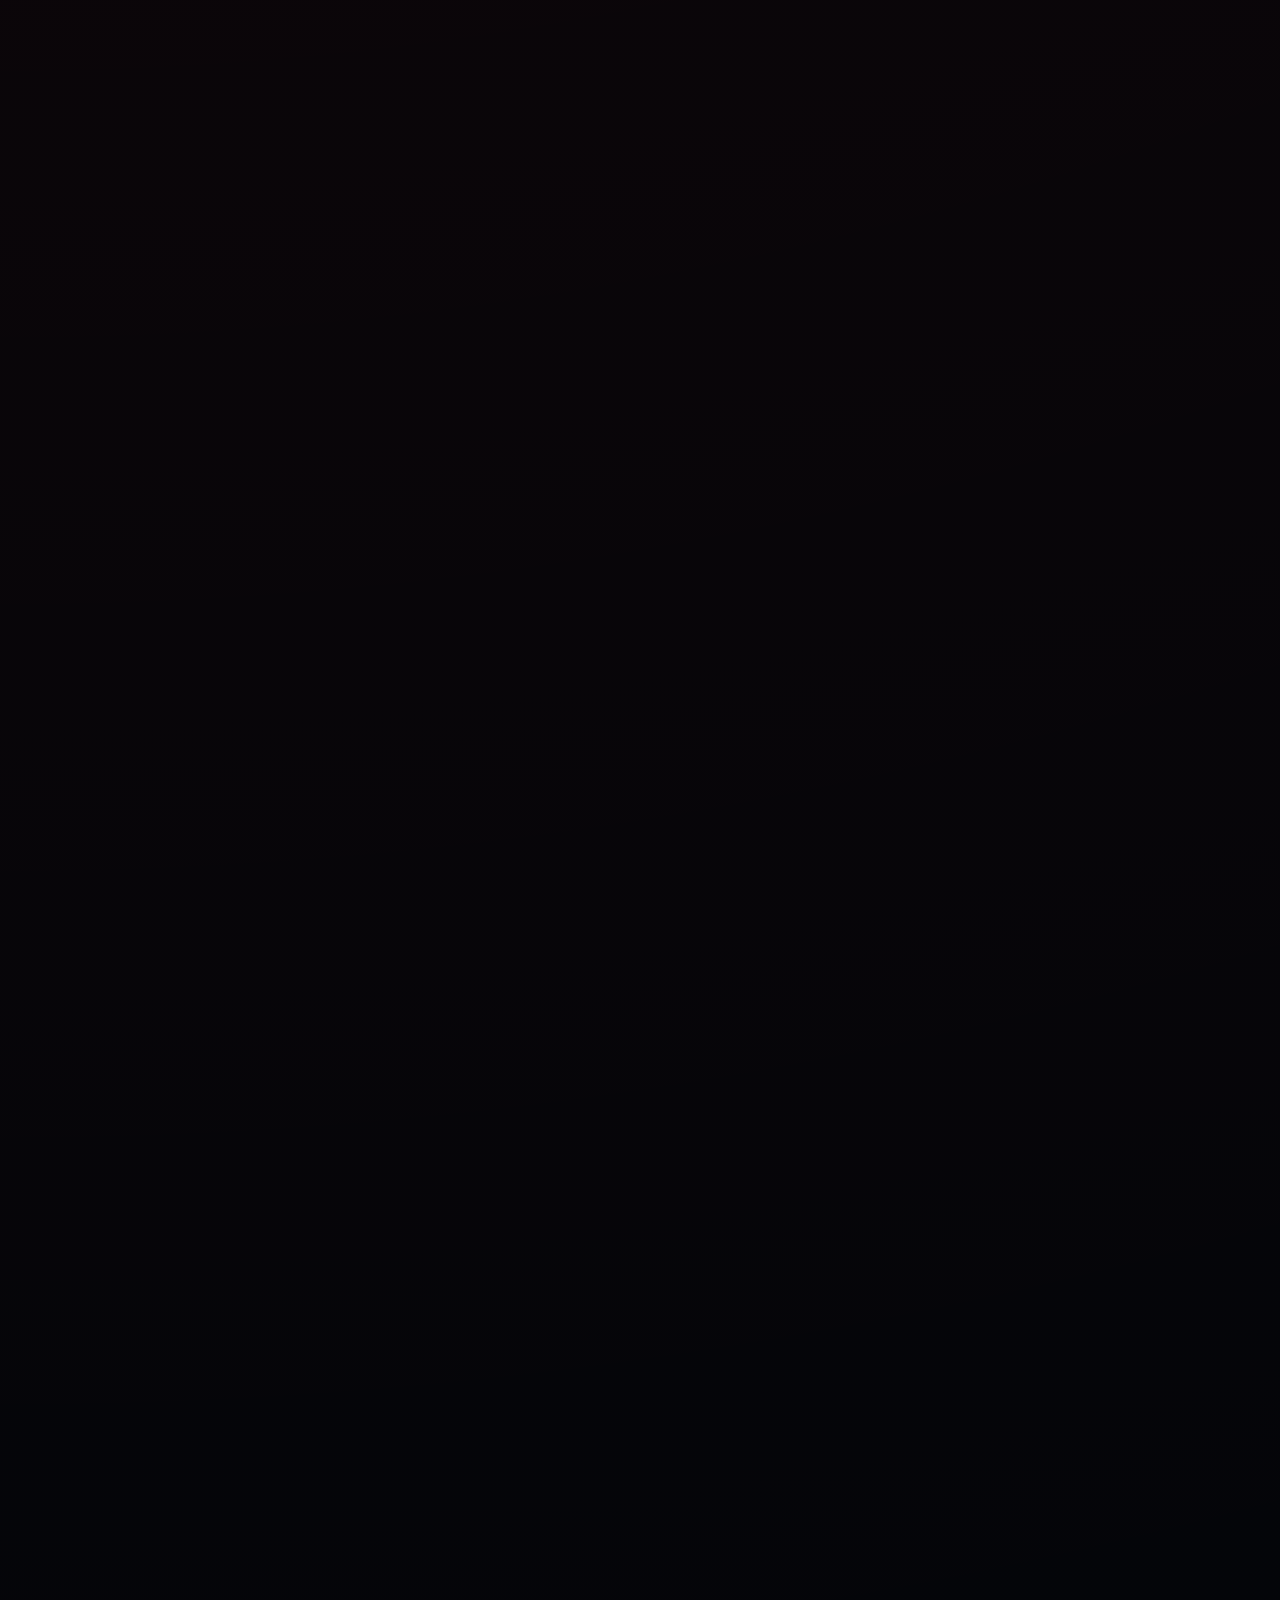
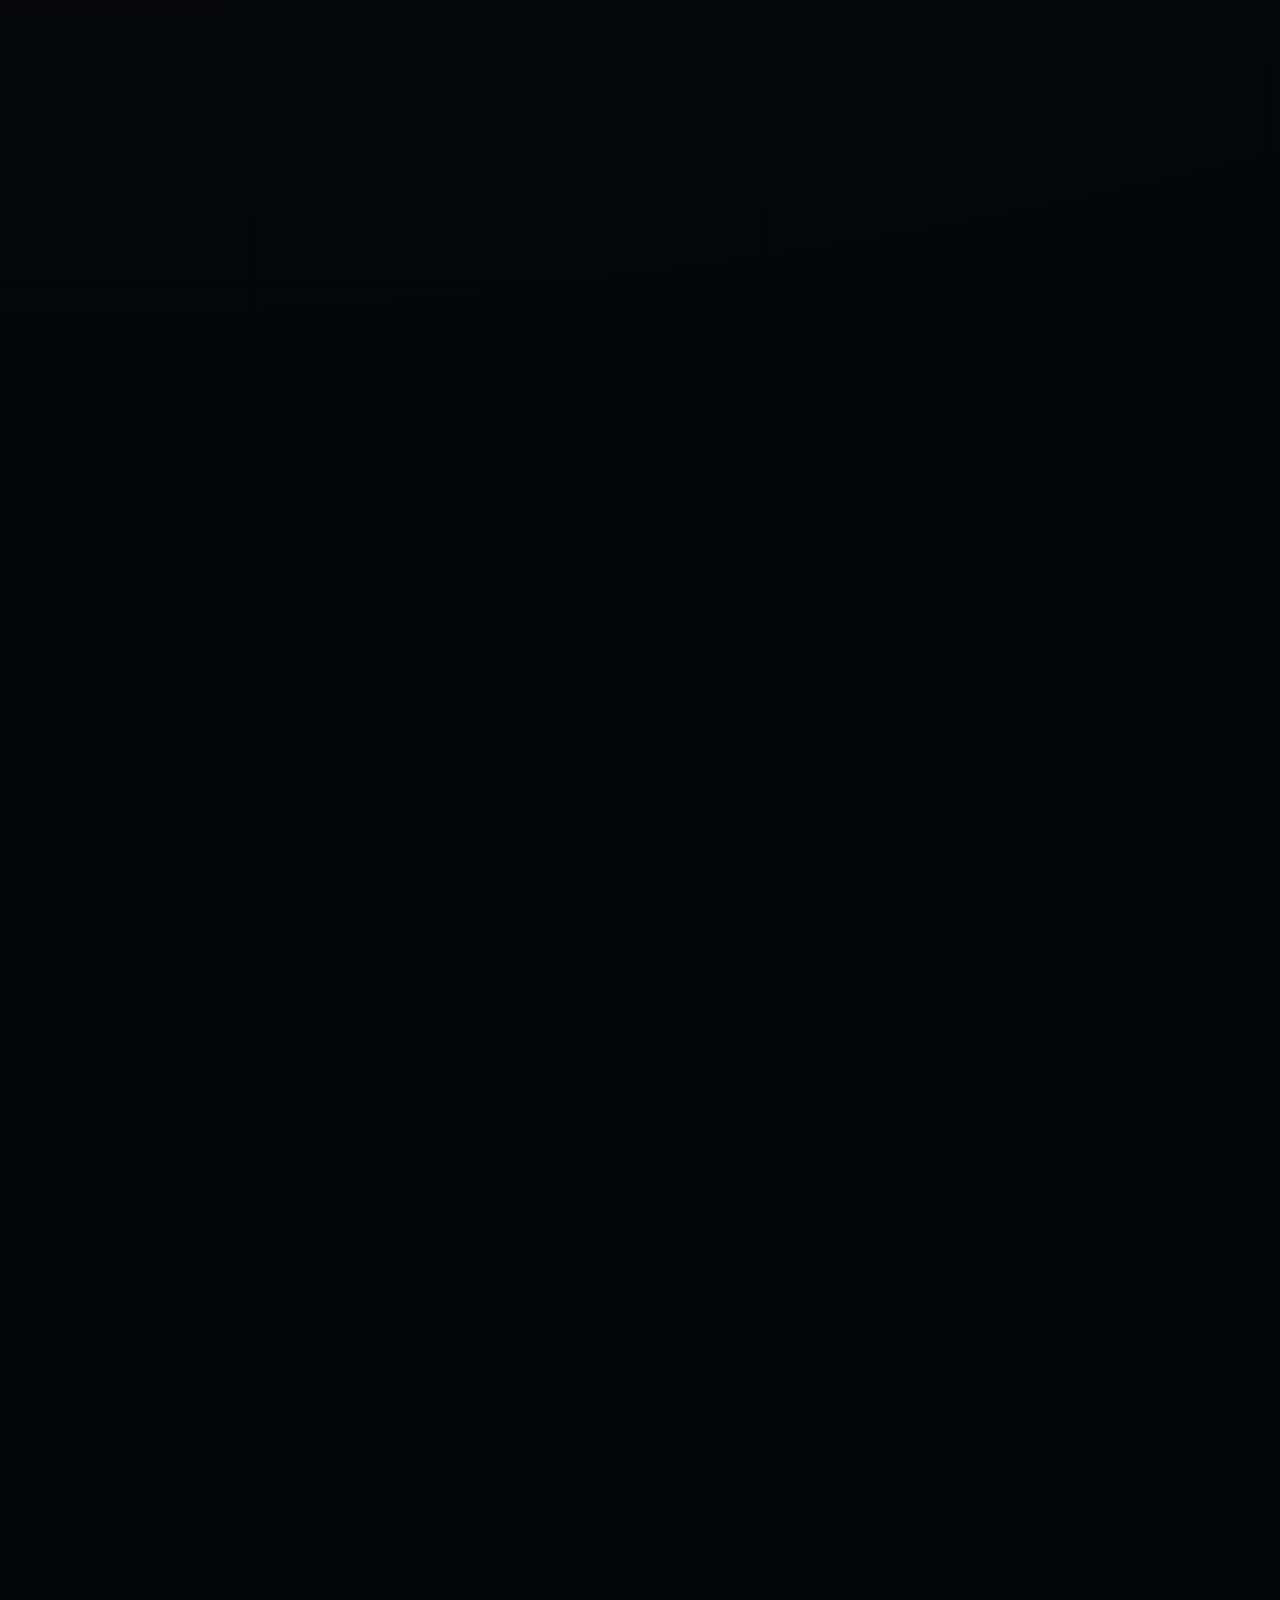
==== commit 9388125f: "Remove Hungarian title from hero label" ====
--- a/index.html
+++ b/index.html
@@ -195,7 +195,7 @@
         </div>
 
         <div class="hero-copy">
-          <p class="eyebrow" data-hero-decode>RENDEZŐ / FILM DIRECTOR / CREATIVE DIRECTOR</p>
+          <p class="eyebrow" data-hero-decode>FILM DIRECTOR / CREATIVE DIRECTOR</p>
           <h1>
             <span class="name-line" data-hero-decode>VIDA</span>
             <span class="name-line no-break" data-hero-decode>BENEDEK</span>
